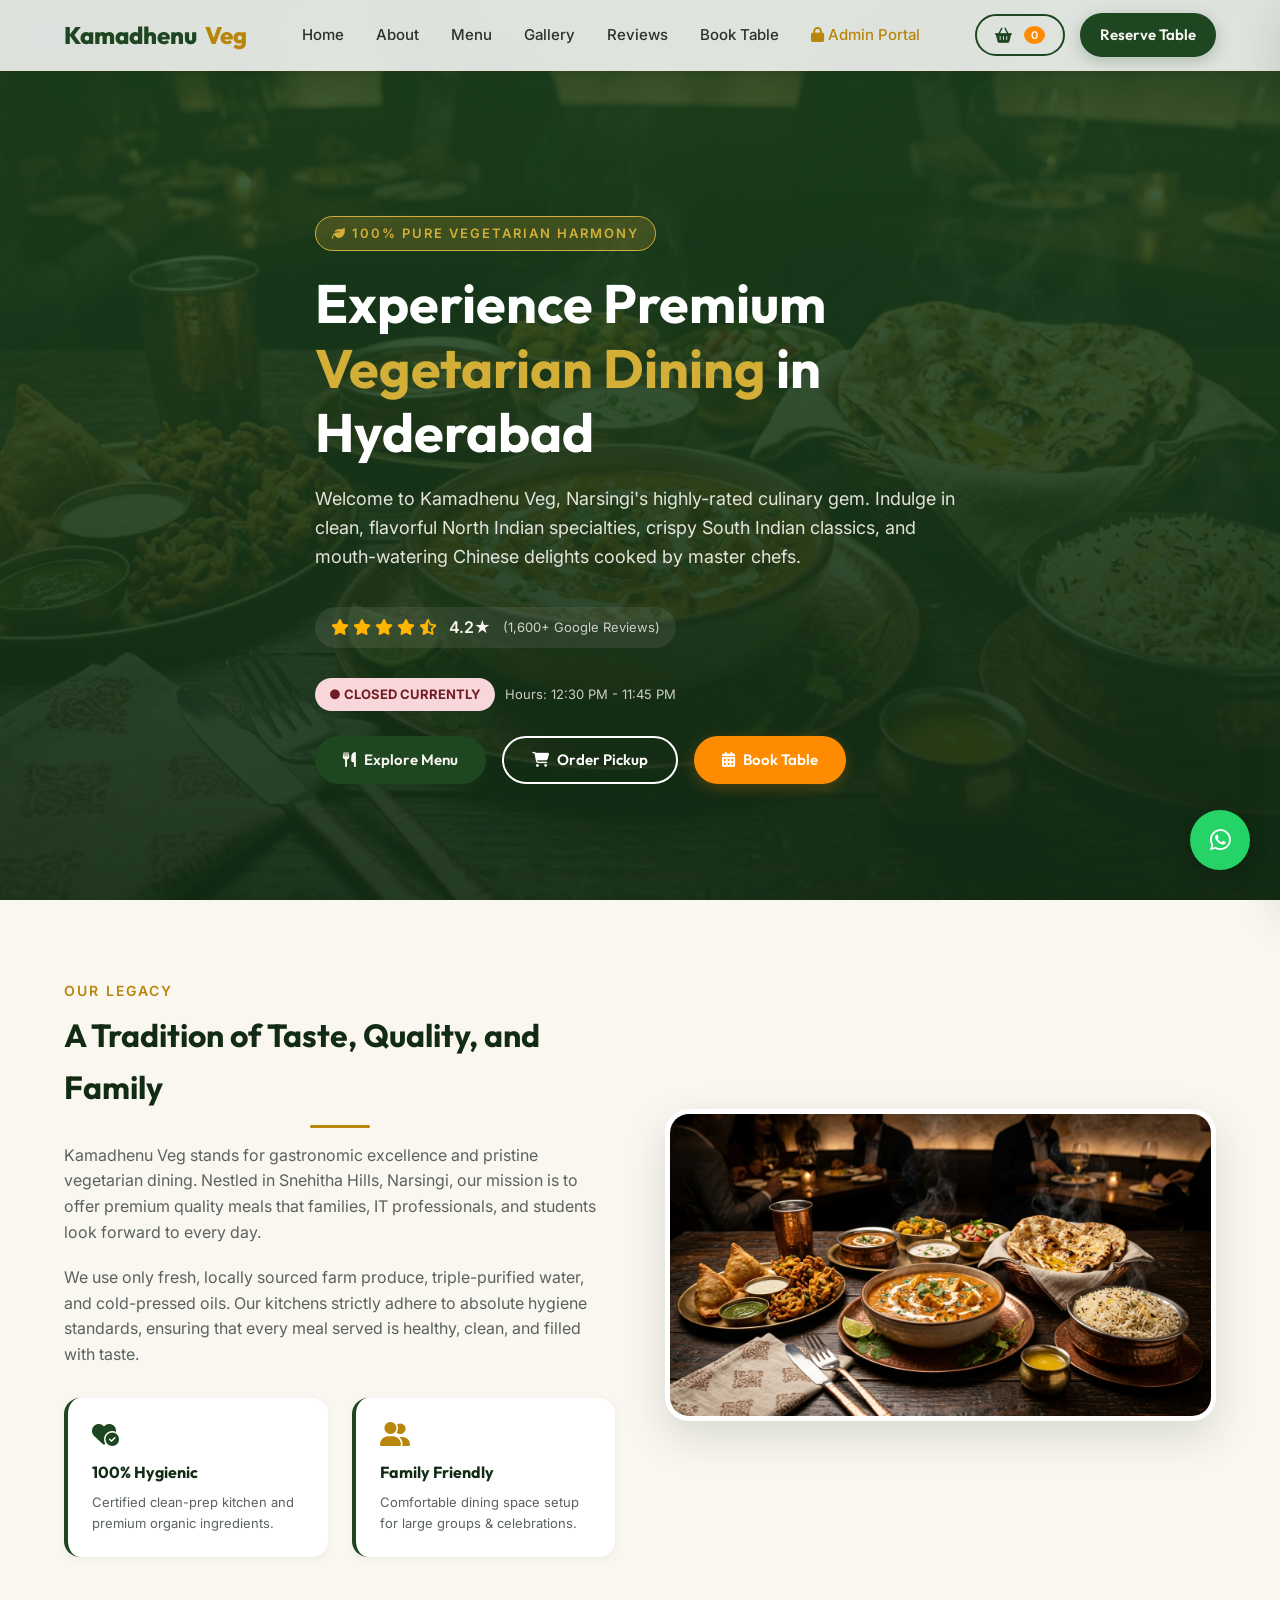
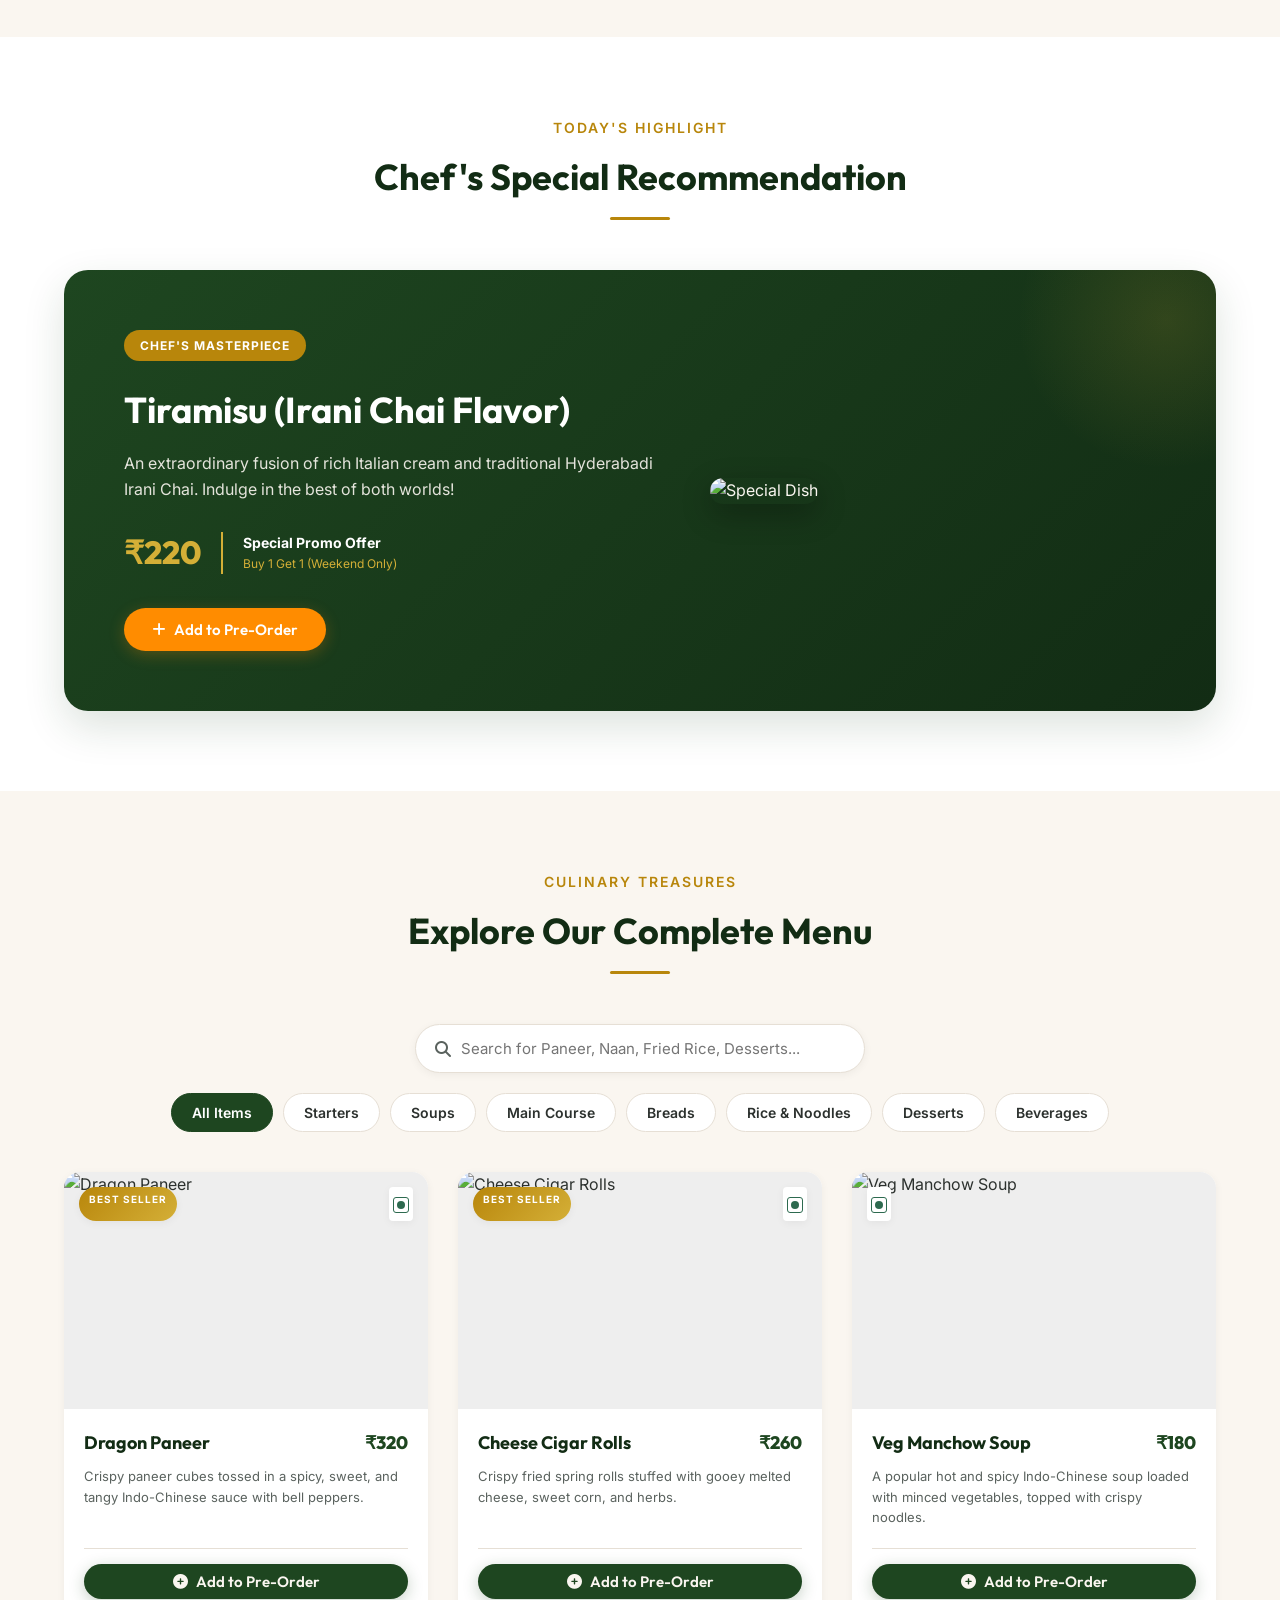
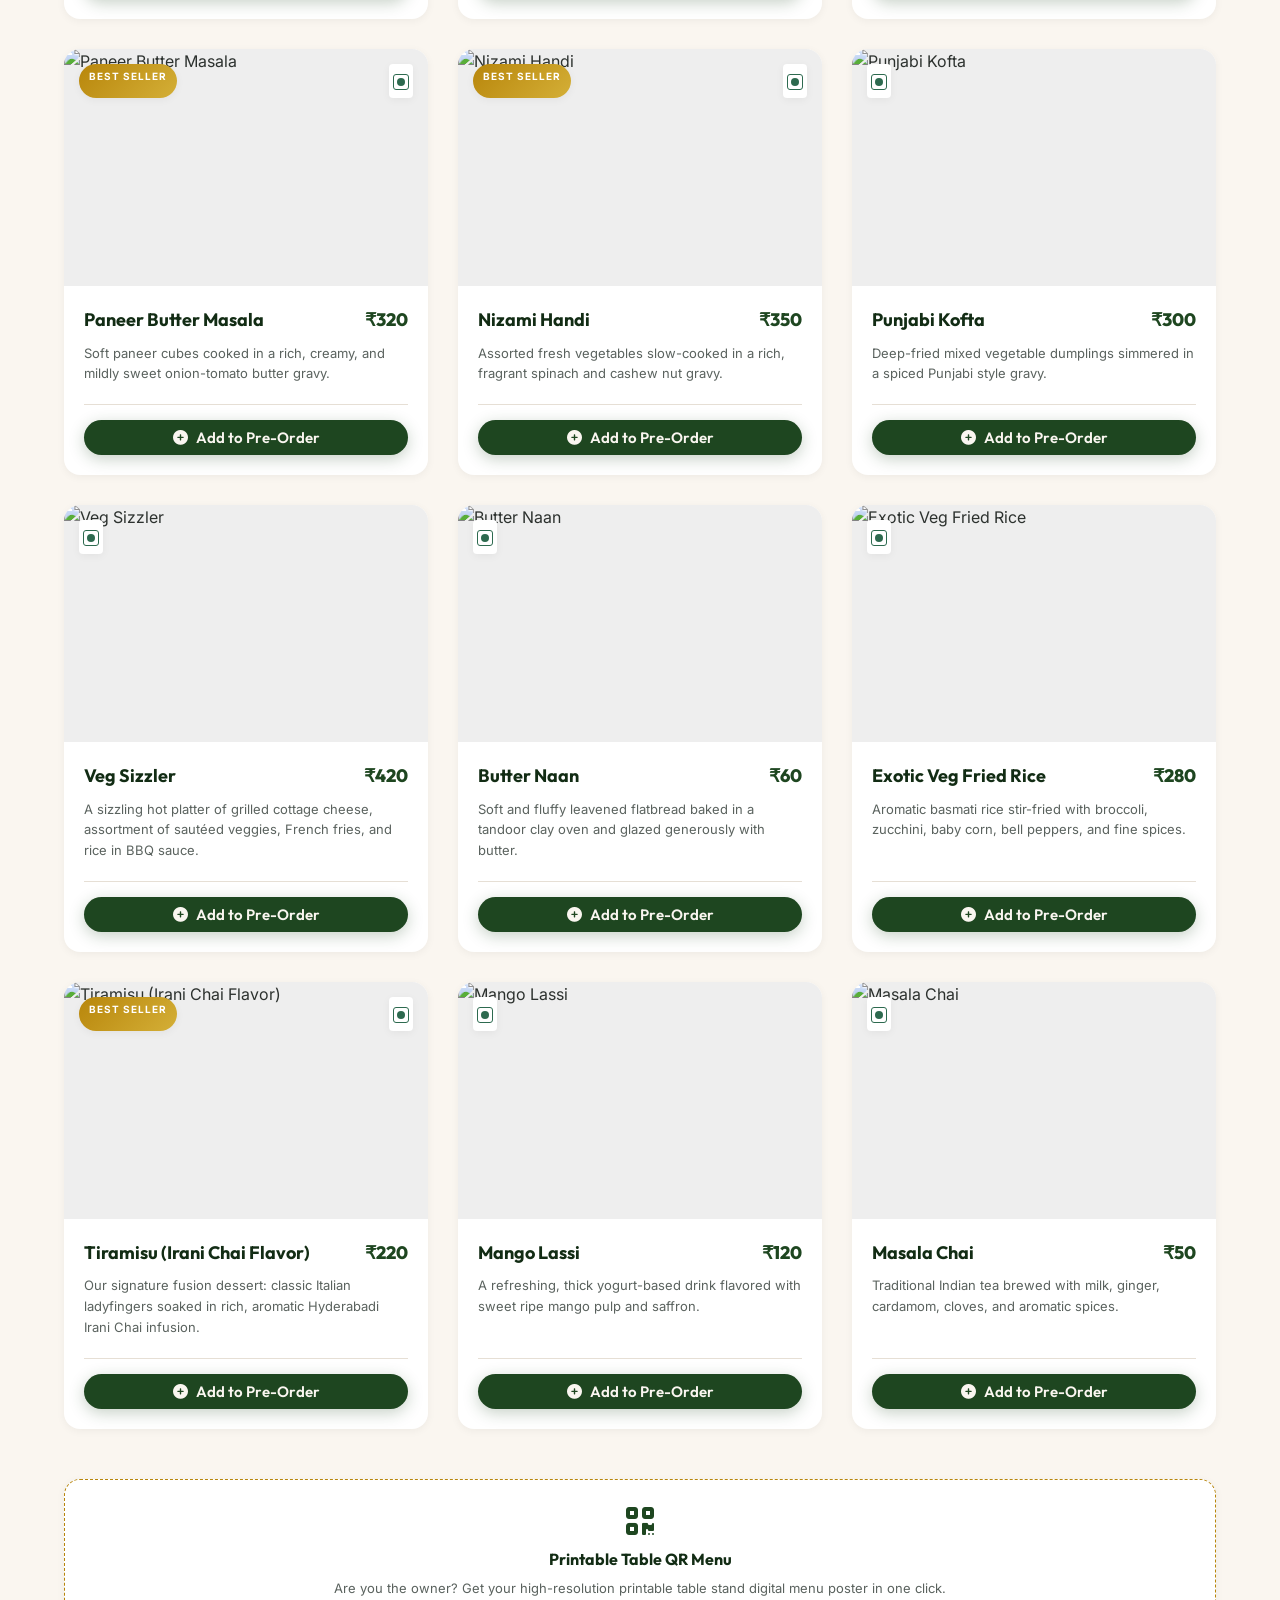
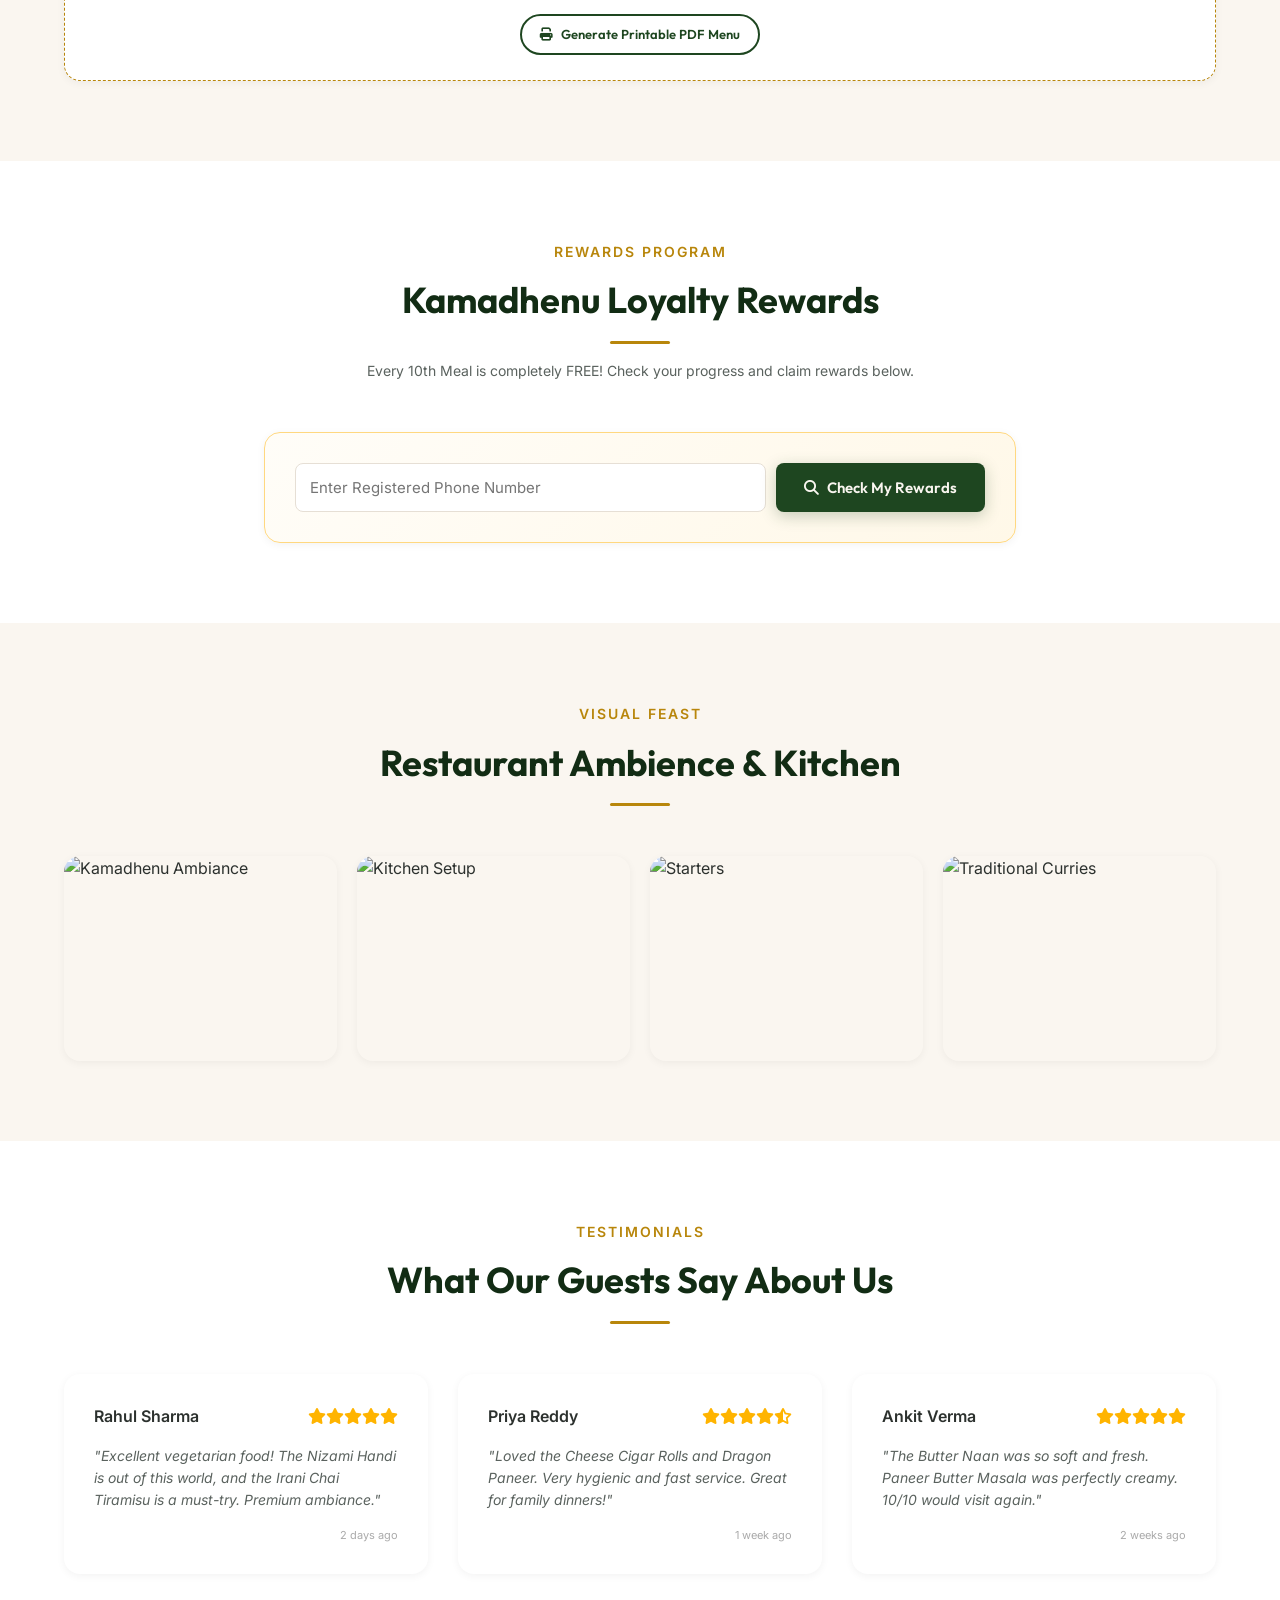
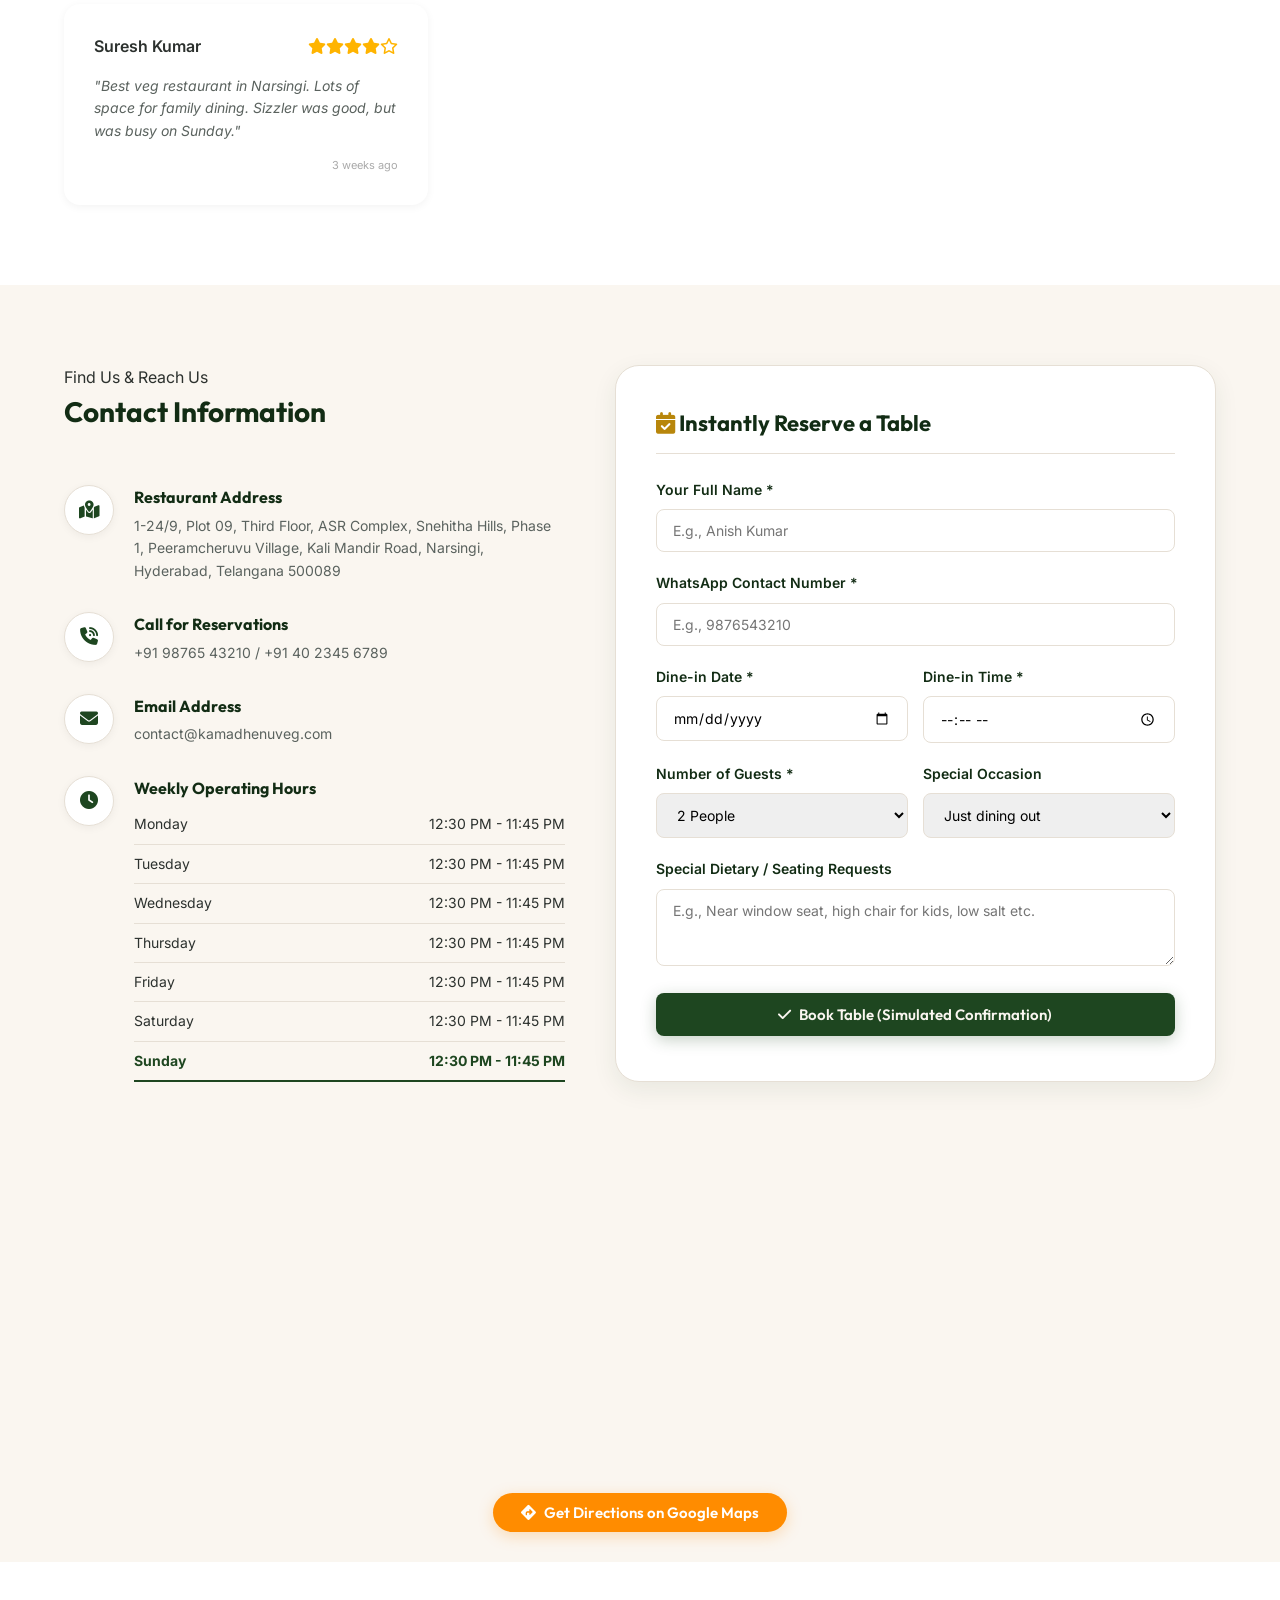
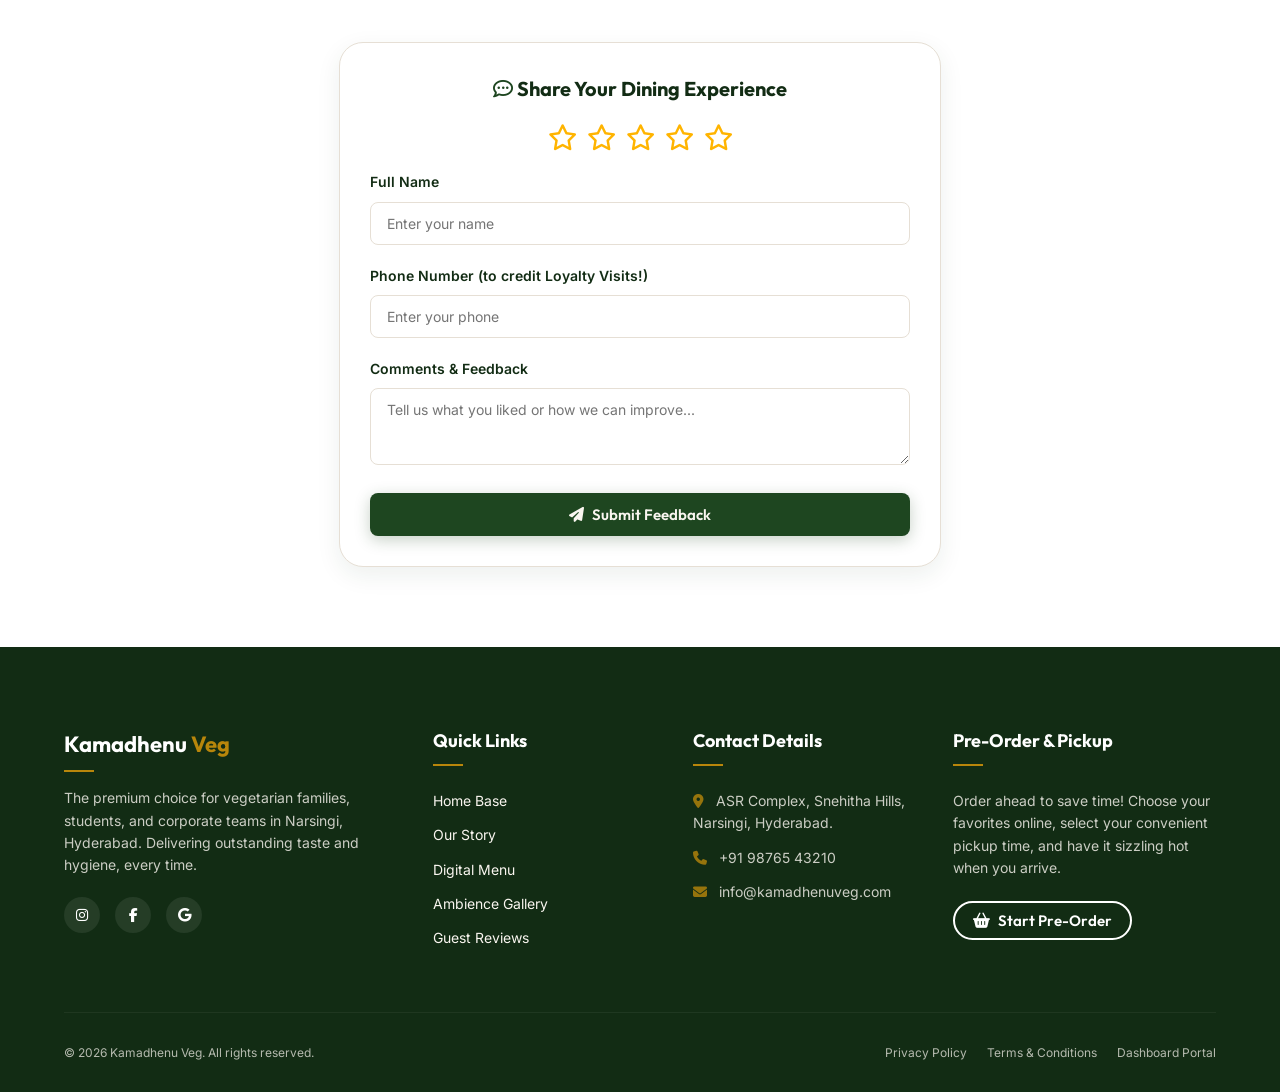
==== index.html @ e936592d "Initial commit: Premium Kamadhenu Veg restaurant website with Supabase integration, Admin Dashboard," ====
<!DOCTYPE html>
<html lang="en">
<head>
  <meta charset="UTF-8">
  <meta name="viewport" content="width=device-width, initial-scale=1.0">
  
  <!-- SEO & Meta Tags -->
  <title>Kamadhenu Veg - Premium Pure Vegetarian Family Restaurant in Hyderabad</title>
  <meta name="description" content="Experience premium pure vegetarian dining at Kamadhenu Veg, Hyderabad. Serving delicious North Indian, South Indian, and Chinese cuisine with organic ingredients in a family atmosphere.">
  <meta name="keywords" content="vegetarian restaurant, pure veg hyderabad, narsingi restaurant, south indian food, paneer butter masala, dining hyderabad">
  
  <!-- Open Graph / Facebook -->
  <meta property="og:type" content="business.business">
  <meta property="og:title" content="Kamadhenu Veg | Premium Pure Vegetarian Family Restaurant">
  <meta property="og:description" content="Savor premium pure vegetarian dishes, from sizzling tandoori starters to our signature Irani Chai Tiramisu, at Snehitha Hills, Narsingi, Hyderabad.">
  <meta property="og:image" content="images/hero-bg.jpg">
  
  <!-- Fonts & Icons -->
  <link href="https://fonts.googleapis.com/css2?family=Inter:wght@400;500;600&family=Outfit:wght@500;600;700;800&display=swap" rel="stylesheet">
  <link rel="stylesheet" href="https://cdnjs.cloudflare.com/ajax/libs/font-awesome/6.4.0/css/all.min.css">
  
  <!-- Design System CSS -->
  <link rel="stylesheet" href="css/style.css">

  <!-- Local Business Schema Markup -->
  <script type="application/ld+json">
  {
    "@context": "https://schema.org",
    "@type": "FoodEstablishment",
    "name": "Kamadhenu Veg",
    "image": "images/hero-bg.jpg",
    "logo": "images/logo.jpg",
    "@id": "https://kamadhenuveg.com",
    "url": "https://kamadhenuveg.com",
    "telephone": "+919876543210",
    "priceRange": "₹₹",
    "servesCuisine": "North Indian, South Indian, Chinese, Pure Vegetarian",
    "address": {
      "@type": "PostalAddress",
      "streetAddress": "1-24/9, Plot 09, Third Floor, ASR Complex, Snehitha Hills, Phase 1, Peeramcheruvu Village, Kali Mandir Road, Narsingi",
      "addressLocality": "Hyderabad",
      "addressRegion": "Telangana",
      "postalCode": "500089",
      "addressCountry": "IN"
    },
    "geo": {
      "@type": "GeoCoordinates",
      "latitude": 17.3824,
      "longitude": 78.3752
    },
    "openingHoursSpecification": {
      "@type": "OpeningHoursSpecification",
      "dayOfWeek": [
        "Monday",
        "Tuesday",
        "Wednesday",
        "Thursday",
        "Friday",
        "Saturday",
        "Sunday"
      ],
      "opens": "12:30",
      "closes": "23:45"
    },
    "starRating": {
      "@type": "Rating",
      "ratingValue": "4.2",
      "bestRating": "5",
      "ratingCount": "1600"
    }
  }
  </script>
</head>
<body>

  <!-- Top Sticky Navigation -->
  <header class="site-header" id="site-header">
    <div class="container">
      <nav class="nav-container">
        <a href="#hero" class="logo">
          Kamadhenu <span>Veg</span>
        </a>
        <ul class="nav-links">
          <li><a href="#hero">Home</a></li>
          <li><a href="#about">About</a></li>
          <li><a href="#menu">Menu</a></li>
          <li><a href="#gallery">Gallery</a></li>
          <li><a href="#reviews">Reviews</a></li>
          <li><a href="#contact">Book Table</a></li>
          <li><a href="admin.html" style="color: var(--secondary);"><i class="fa-solid fa-lock"></i> Admin Portal</a></li>
        </ul>
        <div style="display: flex; align-items: center; gap: 15px;">
          <!-- Pre-order Cart Button -->
          <button class="btn btn-secondary btn-nav" id="cart-toggle-btn" style="padding: 10px 18px; border-radius: 50px;">
            <i class="fa-solid fa-shopping-basket"></i>
            <span id="cart-count-badge" style="background-color: var(--accent); color: white; border-radius: 50%; padding: 2px 7px; font-size: 11px; margin-left: 4px;">0</span>
          </button>
          <a href="#contact" class="btn btn-primary btn-nav" style="padding: 10px 20px;">Reserve Table</a>
        </div>
      </nav>
    </div>
  </header>

  <!-- Hero Banner -->
  <section id="hero" class="hero">
    <div class="container">
      <div class="hero-content">
        <span class="tagline-premium">
          <i class="fa-solid fa-leaf"></i> 100% Pure Vegetarian Harmony
        </span>
        <h1 id="hero-headline-text">Experience Premium <span>Vegetarian Dining</span> in Hyderabad</h1>
        <p>Welcome to Kamadhenu Veg, Narsingi's highly-rated culinary gem. Indulge in clean, flavorful North Indian specialties, crispy South Indian classics, and mouth-watering Chinese delights cooked by master chefs.</p>
        
        <div class="hero-rating">
          <div class="stars">
            <i class="fa-solid fa-star"></i>
            <i class="fa-solid fa-star"></i>
            <i class="fa-solid fa-star"></i>
            <i class="fa-solid fa-star"></i>
            <i class="fa-solid fa-star-half-stroke"></i>
          </div>
          <span style="font-weight: 600;">4.2★</span>
          <span style="opacity: 0.8; font-size: 13px;">(1,600+ Google Reviews)</span>
        </div>

        <div style="margin-bottom: 25px; display: flex; align-items: center; gap: 10px;">
          <span id="time-status-badge" style="padding: 6px 14px; border-radius: 50px; font-weight: bold; font-size: 13px;">Checking Status...</span>
          <span id="hero-hours-label-text" style="font-size: 13px; opacity: 0.8;">Hours: 12:30 PM - 11:45 PM</span>
        </div>

        <div class="hero-actions">
          <a href="#menu" class="btn btn-primary"><i class="fa-solid fa-utensils"></i> Explore Menu</a>
          <button class="btn btn-secondary" onclick="openPreOrder()" style="color: white; border-color: white;"><i class="fa-solid fa-cart-shopping"></i> Order Pickup</button>
          <a href="#contact" class="btn btn-accent"><i class="fa-solid fa-calendar-days"></i> Book Table</a>
        </div>
      </div>
    </div>
  </section>

  <!-- About Us Section -->
  <section id="about" class="section">
    <div class="container">
      <div class="about-grid">
        <div>
          <span class="section-header" style="text-align: left; margin-bottom: 20px;">
            <span class="sub">Our Legacy</span>
            <h2 style="font-size: 32px; margin-bottom: 15px;">A Tradition of Taste, Quality, and Family</h2>
          </span>
          <p style="color: var(--text-muted); margin-bottom: 20px;">Kamadhenu Veg stands for gastronomic excellence and pristine vegetarian dining. Nestled in Snehitha Hills, Narsingi, our mission is to offer premium quality meals that families, IT professionals, and students look forward to every day.</p>
          <p style="color: var(--text-muted); margin-bottom: 30px;">We use only fresh, locally sourced farm produce, triple-purified water, and cold-pressed oils. Our kitchens strictly adhere to absolute hygiene standards, ensuring that every meal served is healthy, clean, and filled with taste.</p>
          
          <div class="about-features">
            <div class="about-feat-box">
              <i class="fa-solid fa-heart-circle-check" style="color: var(--primary); font-size: 24px;"></i>
              <h4>100% Hygienic</h4>
              <p>Certified clean-prep kitchen and premium organic ingredients.</p>
            </div>
            <div class="about-feat-box">
              <i class="fa-solid fa-user-group" style="color: var(--secondary); font-size: 24px;"></i>
              <h4>Family Friendly</h4>
              <p>Comfortable dining space setup for large groups & celebrations.</p>
            </div>
          </div>
        </div>
        
        <div>
          <img src="images/hero-bg.jpg" alt="Dining Ambience" style="width: 100%; border-radius: var(--radius-lg); box-shadow: var(--shadow-lg); border: 5px solid white;">
        </div>
      </div>
    </div>
  </section>

  <!-- Today's Chef's Special (Editable) -->
  <section id="special" class="section section-bg-alt">
    <div class="container">
      <div class="section-header">
        <span class="sub">Today's Highlight</span>
        <h2>Chef's Special Recommendation</h2>
      </div>
      <div class="special-banner" id="special-banner-card">
        <!-- Rendered dynamically by JS -->
        <div class="special-grid">
          <div class="special-content">
            <span class="special-badge" id="special-badge">Loading...</span>
            <h3 id="special-name">Loading Dish...</h3>
            <p class="special-desc" id="special-desc">Fetching today's fresh culinary recommendation...</p>
            <div class="special-price-row">
              <span class="special-price" id="special-price">₹0</span>
              <div class="special-offer">
                <span>Special Promo Offer</span>
                <span id="special-discount" style="font-weight: normal; color: var(--secondary-light); font-size:12px;">N/A</span>
              </div>
            </div>
            <button class="btn btn-accent" id="special-add-cart-btn"><i class="fa-solid fa-plus"></i> Add to Pre-Order</button>
          </div>
          <div>
            <img id="special-img" src="" alt="Special Dish" class="special-img">
          </div>
        </div>
      </div>
    </div>
  </section>

  <!-- Interactive Menu Section -->
  <section id="menu" class="section">
    <div class="container">
      <div class="section-header">
        <span class="sub">Culinary Treasures</span>
        <h2>Explore Our Complete Menu</h2>
      </div>

      <div class="menu-controls">
        <!-- Menu Search -->
        <div class="search-wrapper">
          <i class="fa-solid fa-search"></i>
          <input type="text" id="menu-search-input" placeholder="Search for Paneer, Naan, Fried Rice, Desserts...">
        </div>

        <!-- Category Tabs -->
        <div class="category-tabs" id="menu-category-tabs">
          <button class="tab-btn active" data-category="all">All Items</button>
          <button class="tab-btn" data-category="Starters">Starters</button>
          <button class="tab-btn" data-category="Soups">Soups</button>
          <button class="tab-btn" data-category="Main Course">Main Course</button>
          <button class="tab-btn" data-category="Breads">Breads</button>
          <button class="tab-btn" data-category="Rice & Noodles">Rice & Noodles</button>
          <button class="tab-btn" data-category="Desserts">Desserts</button>
          <button class="tab-btn" data-category="Beverages">Beverages</button>
        </div>
      </div>

      <!-- Menu Items Display Grid -->
      <div class="menu-grid" id="menu-items-grid">
        <!-- Rendered by JS -->
      </div>
      
      <!-- Printable QR Link Banner -->
      <div style="text-align: center; margin-top: 50px; background: white; padding: 25px; border-radius: var(--radius-md); box-shadow: var(--shadow-sm); border: 1px dashed var(--secondary);">
        <i class="fa-solid fa-qrcode" style="font-size: 32px; color: var(--primary); margin-bottom: 10px;"></i>
        <h4 style="font-family: var(--font-heading); margin-bottom: 6px;">Printable Table QR Menu</h4>
        <p style="font-size: 13px; color: var(--text-muted); margin-bottom: 15px;">Are you the owner? Get your high-resolution printable table stand digital menu poster in one click.</p>
        <a href="qr.html" target="_blank" class="btn btn-secondary btn-sm" style="padding: 8px 18px; font-size:13px;"><i class="fa-solid fa-print"></i> Generate Printable PDF Menu</a>
      </div>
    </div>
  </section>

  <!-- Loyalty Program & Lead Collection widget -->
  <section id="loyalty" class="section section-bg-alt">
    <div class="container" style="max-width: 800px;">
      <div class="section-header">
        <span class="sub">Rewards Program</span>
        <h2>Kamadhenu Loyalty Rewards</h2>
        <p style="font-size:14px; color: var(--text-muted); margin-top: 8px;">Every 10th Meal is completely FREE! Check your progress and claim rewards below.</p>
      </div>

      <div class="loyalty-widget">
        <div id="loyalty-search-form">
          <div style="display: flex; gap: 10px; flex-wrap: wrap;">
            <div style="flex-grow: 1;">
              <input type="tel" id="loyalty-phone-input" placeholder="Enter Registered Phone Number" style="width:100%; padding:14px; border: 1px solid var(--border-light); border-radius: 8px; font-size: 15px; outline:none;" required>
            </div>
            <button class="btn btn-primary" id="loyalty-check-btn" style="border-radius: 8px;"><i class="fa-solid fa-search"></i> Check My Rewards</button>
          </div>
        </div>

        <div id="loyalty-progress-view" style="display: none; margin-top: 20px;">
          <h3 style="font-size: 20px; color: var(--primary-dark); margin-bottom: 5px;" id="loyalty-user-title">Hello Guest!</h3>
          <p style="font-size: 13px; color: var(--text-muted);" id="loyalty-member-since">Member since: 05-07-2026</p>
          
          <div class="loyalty-progress-container">
            <div class="loyalty-progress-bar" id="loyalty-bar"></div>
          </div>
          
          <div style="display: flex; justify-content: space-between; font-size: 13px; font-weight: 600; margin-bottom: 20px;">
            <span id="loyalty-visits-count">0 of 10 meals completed</span>
            <span id="loyalty-remaining-meals" style="color: var(--accent);">10 more visits to your FREE meal!</span>
          </div>

          <div class="loyalty-stamps" id="loyalty-stamps-grid">
            <!-- Earned Stamps rendered here -->
          </div>

          <div id="loyalty-notification-badge" style="display:none; background-color: #d4edda; color: #155724; border: 1px solid #c3e6cb; padding: 15px; border-radius: 8px; text-align: center; margin-top: 20px; font-weight: 600;">
            🎉 Congratulations! You have earned a FREE meal! Present your coupon code: <span style="font-family: monospace; font-size:18px; color:var(--primary); font-weight:800; background:white; padding:2px 8px; border-radius:4px; margin-left:5px;">FREE10THMEAL</span> during checkout.
          </div>

          <button class="btn btn-secondary btn-sm" id="loyalty-reset-btn" style="margin-top:20px; padding: 6px 14px; font-size: 12px; border-radius: 4px;">Search Another Number</button>
        </div>
      </div>
    </div>
  </section>

  <!-- Gallery Section -->
  <section id="gallery" class="section">
    <div class="container">
      <div class="section-header">
        <span class="sub">Visual Feast</span>
        <h2>Restaurant Ambience & Kitchen</h2>
      </div>

      <div class="gallery-grid">
        <!-- Ambient Item 1 -->
        <div class="gallery-item" onclick="openLightbox('https://images.unsplash.com/photo-1517248135467-4c7edcad34c4?auto=format&fit=crop&w=800&q=80', 'Fine Dining Ambiance')">
          <img src="https://images.unsplash.com/photo-1517248135467-4c7edcad34c4?auto=format&fit=crop&w=800&q=80" alt="Kamadhenu Ambiance" loading="lazy">
          <div class="gallery-overlay">
            <i class="fa-solid fa-search-plus" style="font-size:24px; margin-bottom:8px;"></i>
            <h4>Dine-In Area</h4>
            <p style="font-size:11px;">Premium family seating</p>
          </div>
        </div>

        <!-- Kitchen Item 2 -->
        <div class="gallery-item" onclick="openLightbox('https://images.unsplash.com/photo-1556910103-1c02745aae4d?auto=format&fit=crop&w=800&q=80', 'Hygienic Kitchen Prep')">
          <img src="https://images.unsplash.com/photo-1556910103-1c02745aae4d?auto=format&fit=crop&w=800&q=80" alt="Kitchen Setup" loading="lazy">
          <div class="gallery-overlay">
            <i class="fa-solid fa-search-plus" style="font-size:24px; margin-bottom:8px;"></i>
            <h4>Prinstine Kitchen</h4>
            <p style="font-size:11px;">Highest hygienic standards</p>
          </div>
        </div>

        <!-- Food Platter Item 3 -->
        <div class="gallery-item" onclick="openLightbox('https://images.unsplash.com/photo-1601050690597-df056fb4ce78?auto=format&fit=crop&w=800&q=80', 'Tandoori Sizzling Starters')">
          <img src="https://images.unsplash.com/photo-1601050690597-df056fb4ce78?auto=format&fit=crop&w=800&q=80" alt="Starters" loading="lazy">
          <div class="gallery-overlay">
            <i class="fa-solid fa-search-plus" style="font-size:24px; margin-bottom:8px;"></i>
            <h4>Fresh Naan & Tandoor</h4>
            <p style="font-size:11px;">Baked hot to order</p>
          </div>
        </div>

        <!-- Drinks/Staff Item 4 -->
        <div class="gallery-item" onclick="openLightbox('https://images.unsplash.com/photo-1588166524941-3bf61a9c41db?auto=format&fit=crop&w=800&q=80', 'Rich Curries & Platters')">
          <img src="https://images.unsplash.com/photo-1588166524941-3bf61a9c41db?auto=format&fit=crop&w=800&q=80" alt="Traditional Curries" loading="lazy">
          <div class="gallery-overlay">
            <i class="fa-solid fa-search-plus" style="font-size:24px; margin-bottom:8px;"></i>
            <h4>Healthy Delicacies</h4>
            <p style="font-size:11px;">Authentic flavors</p>
          </div>
        </div>
      </div>
    </div>
  </section>

  <!-- Lightbox Gallery Modal -->
  <div id="lightbox" class="lightbox-modal" onclick="closeLightbox()">
    <div class="lightbox-content" onclick="event.stopPropagation()">
      <span class="lightbox-close" onclick="closeLightbox()">&times;</span>
      <img id="lightbox-img" src="" alt="Zoomed Content">
      <p id="lightbox-caption" style="color: white; text-align: center; margin-top: 10px; font-weight: 500;"></p>
    </div>
  </div>

  <!-- Reviews Section -->
  <section id="reviews" class="section section-bg-alt">
    <div class="container">
      <div class="section-header">
        <span class="sub">Testimonials</span>
        <h2>What Our Guests Say About Us</h2>
      </div>

      <div class="reviews-grid" id="reviews-items-grid">
        <!-- Rendered by JS -->
      </div>
    </div>
  </section>

  <!-- Table Reservation & Pre-Order Forms -->
  <section id="contact" class="section">
    <div class="container">
      <div class="contact-grid">
        <!-- Info Cards Column -->
        <div class="contact-info-panel">
          <div>
            <span class="sub">Find Us & Reach Us</span>
            <h2 style="font-size: 28px; margin-bottom: 20px;">Contact Information</h2>
          </div>

          <div class="info-item">
            <div class="info-icon"><i class="fa-solid fa-map-location-dot"></i></div>
            <div class="info-details">
              <h4>Restaurant Address</h4>
              <p>1-24/9, Plot 09, Third Floor, ASR Complex, Snehitha Hills, Phase 1, Peeramcheruvu Village, Kali Mandir Road, Narsingi, Hyderabad, Telangana 500089</p>
            </div>
          </div>

          <div class="info-item">
            <div class="info-icon"><i class="fa-solid fa-phone-volume"></i></div>
            <div class="info-details">
              <h4>Call for Reservations</h4>
              <p>+91 98765 43210 / +91 40 2345 6789</p>
            </div>
          </div>

          <div class="info-item">
            <div class="info-icon"><i class="fa-solid fa-envelope"></i></div>
            <div class="info-details">
              <h4>Email Address</h4>
              <p>contact@kamadhenuveg.com</p>
            </div>
          </div>

          <!-- Opening Hours List widget -->
          <div class="info-item">
            <div class="info-icon"><i class="fa-solid fa-clock"></i></div>
            <div class="info-details" style="width: 100%;">
              <h4>Weekly Operating Hours</h4>
              <ul class="hours-list" id="hours-list-view">
                <li data-day="1">Monday <span>12:30 PM - 11:45 PM</span></li>
                <li data-day="2">Tuesday <span>12:30 PM - 11:45 PM</span></li>
                <li data-day="3">Wednesday <span>12:30 PM - 11:45 PM</span></li>
                <li data-day="4">Thursday <span>12:30 PM - 11:45 PM</span></li>
                <li data-day="5">Friday <span>12:30 PM - 11:45 PM</span></li>
                <li data-day="6">Saturday <span>12:30 PM - 11:45 PM</span></li>
                <li data-day="0">Sunday <span>12:30 PM - 11:45 PM</span></li>
              </ul>
            </div>
          </div>
        </div>

        <!-- Form Card Column -->
        <div class="form-card">
          <h3 style="font-size: 22px; margin-bottom: 25px; border-bottom: 1px solid var(--border-light); padding-bottom: 12px;"><i class="fa-solid fa-calendar-check" style="color: var(--secondary);"></i> Instantly Reserve a Table</h3>
          <form id="reservation-form">
            <div class="form-group">
              <label for="res-name">Your Full Name *</label>
              <input type="text" id="res-name" placeholder="E.g., Anish Kumar" required>
            </div>
            <div class="form-group">
              <label for="res-phone">WhatsApp Contact Number *</label>
              <input type="tel" id="res-phone" placeholder="E.g., 9876543210" required>
            </div>
            <div style="display: grid; grid-template-columns: 1fr 1fr; gap: 15px;">
              <div class="form-group">
                <label for="res-date">Dine-in Date *</label>
                <input type="date" id="res-date" required>
              </div>
              <div class="form-group">
                <label for="res-time">Dine-in Time *</label>
                <input type="time" id="res-time" required>
              </div>
            </div>
            <div style="display: grid; grid-template-columns: 1fr 1fr; gap: 15px;">
              <div class="form-group">
                <label for="res-guests">Number of Guests *</label>
                <select id="res-guests" required>
                  <option value="2">2 People</option>
                  <option value="4">4 People</option>
                  <option value="6">6 People</option>
                  <option value="8">8+ People (Family Dining)</option>
                  <option value="12">12+ People (Party Group)</option>
                </select>
              </div>
              <div class="form-group">
                <label for="res-occasion">Special Occasion</label>
                <select id="res-occasion">
                  <option value="None">Just dining out</option>
                  <option value="Birthday">Birthday Celebration</option>
                  <option value="Anniversary">Anniversary dinner</option>
                  <option value="Corporate">Business lunch</option>
                </select>
              </div>
            </div>
            <div class="form-group">
              <label for="res-notes">Special Dietary / Seating Requests</label>
              <textarea id="res-notes" rows="3" placeholder="E.g., Near window seat, high chair for kids, low salt etc."></textarea>
            </div>
            <button type="submit" class="btn btn-primary" style="width: 100%; border-radius: 8px;"><i class="fa-solid fa-check"></i> Book Table (Simulated Confirmation)</button>
          </form>
        </div>
      </div>
    </div>
  </section>

  <!-- Google Maps Section -->
  <section class="map-section">
    <!-- Static Google Map Iframe centered at Peeramcheruvu, Narsingi area -->
    <iframe src="https://www.google.com/maps/embed?pb=!1m18!1m12!1m3!1d3808.2045558914614!2d78.3547285!3d17.3827471!2m3!1f0!2f0!3f0!3m2!1i1024!2i768!4f13.1!3m3!1m2!1s0x3bcb95cf65d4b8df%3A0xe546d1bf035775f0!2sSnehitha%20Hills%2C%20Peeramcheruvu%2C%20Hyderabad%2C%20Telangana%20500089!5e0!3m2!1sen!2sin!4v1688583492576!5m2!1sen!2sin" allowfullscreen="" loading="lazy"></iframe>
    <a href="https://maps.google.com/?q=Kamadhenu+Veg+ASR+Complex+Narsingi+Hyderabad" target="_blank" class="btn btn-accent map-overlay-btn"><i class="fa-solid fa-diamond-turn-right"></i> Get Directions on Google Maps</a>
  </section>

  <!-- Customer Feedback & Rating Form -->
  <section id="feedback-section" class="section section-bg-alt">
    <div class="container" style="max-width: 650px;">
      <div class="form-card" style="padding: 30px;">
        <h3 style="font-size: 20px; text-align:center; margin-bottom: 20px;"><i class="fa-regular fa-comment-dots" style="color:var(--primary);"></i> Share Your Dining Experience</h3>
        <form id="feedback-form">
          <div style="display:flex; justify-content:center; gap:10px; margin-bottom: 20px;" id="rating-stars-picker">
            <i class="fa-regular fa-star" data-rating="1" style="font-size: 26px; cursor:pointer; color:#ffb400;"></i>
            <i class="fa-regular fa-star" data-rating="2" style="font-size: 26px; cursor:pointer; color:#ffb400;"></i>
            <i class="fa-regular fa-star" data-rating="3" style="font-size: 26px; cursor:pointer; color:#ffb400;"></i>
            <i class="fa-regular fa-star" data-rating="4" style="font-size: 26px; cursor:pointer; color:#ffb400;"></i>
            <i class="fa-regular fa-star" data-rating="5" style="font-size: 26px; cursor:pointer; color:#ffb400;"></i>
          </div>
          <input type="hidden" id="feedback-rating-val" value="0" required>
          
          <div class="form-group">
            <label for="fb-name">Full Name</label>
            <input type="text" id="fb-name" placeholder="Enter your name" required>
          </div>
          <div class="form-group">
            <label for="fb-phone">Phone Number (to credit Loyalty Visits!)</label>
            <input type="tel" id="fb-phone" placeholder="Enter your phone" required>
          </div>
          <div class="form-group">
            <label for="fb-text">Comments & Feedback</label>
            <textarea id="fb-text" rows="3" placeholder="Tell us what you liked or how we can improve..." required></textarea>
          </div>
          <button type="submit" class="btn btn-primary" style="width: 100%; border-radius: 8px;"><i class="fa-solid fa-paper-plane"></i> Submit Feedback</button>
        </form>
      </div>
    </div>
  </section>

  <!-- Pre-Order Sidebar Cart Drawer -->
  <div class="cart-drawer" id="cart-drawer">
    <div class="cart-header">
      <h3><i class="fa-solid fa-shopping-cart"></i> Pre-Order for Pickup</h3>
      <span class="cart-close" id="cart-close-btn">&times;</span>
    </div>
    
    <div class="cart-items" id="cart-items-container">
      <!-- Items dynamically populated -->
      <div style="text-align: center; color: var(--text-muted); margin-top:50px;">
        <i class="fa-solid fa-basket-shopping" style="font-size: 40px; margin-bottom: 10px; opacity:0.3;"></i>
        <p>Your cart is empty. Add items from the menu to pre-order.</p>
      </div>
    </div>

    <div class="cart-footer">
      <div class="cart-total-row" style="margin-bottom: 5px;">
        <span>Subtotal</span>
        <span id="cart-total-price">₹0</span>
      </div>
      <div id="cart-prep-row" style="display: none; justify-content: space-between; font-size: 13px; color: var(--primary); font-weight: 600; margin-bottom: 15px; background: #eef7ee; padding: 6px 12px; border-radius: 6px;">
        <span><i class="fa-solid fa-clock"></i> Est. Prep Time</span>
        <span id="cart-prep-duration">0 mins</span>
      </div>

      <!-- Pre-Order Checkout Form -->
      <form id="preorder-form" onsubmit="submitPreOrder(event)">
        <div class="form-group" style="margin-bottom:12px;">
          <input type="text" id="ord-name" placeholder="Pickup Person's Name" style="padding:10px; border-radius:6px;" required>
        </div>
        <div class="form-group" style="margin-bottom:12px;">
          <input type="tel" id="ord-phone" placeholder="WhatsApp Phone Number" style="padding:10px; border-radius:6px;" required>
        </div>
        <div class="form-group" style="margin-bottom:12px;">
          <label style="font-size:11px; margin-bottom:4px; font-weight:600;">Preferred Pickup Time</label>
          <input type="time" id="ord-time" style="padding:10px; border-radius:6px;" required>
        </div>
        <div class="form-group" style="margin-bottom:15px;">
          <input type="text" id="ord-notes" placeholder="Special instructions (e.g., extra spicy)" style="padding:10px; border-radius:6px;">
        </div>

        <button type="submit" class="btn btn-accent" style="width: 100%; border-radius: 8px;"><i class="fa-solid fa-bag-shopping"></i> Complete Pre-Order Booking</button>
      </form>
    </div>
  </div>

  <!-- Lead Capture Modal Popup -->
  <div class="modal-overlay" id="lead-popup-overlay">
    <div class="modal-content">
      <span class="modal-close" id="lead-popup-close">&times;</span>
      <i class="fa-solid fa-gift" style="font-size: 45px; color: var(--accent); margin-bottom: 15px;"></i>
      <span class="lead-popup-badge">EXCLUSIVE DINE-IN OFFER</span>
      <h3 style="font-size:24px; margin-bottom:10px;">Claim 10% Discount on First Dine-In!</h3>
      <p style="font-size: 13px; color: var(--text-muted); margin-bottom: 25px;">Enter your phone number to receive a 10% off discount coupon directly on WhatsApp, and join our elite loyalty rewards program!</p>
      
      <form id="lead-form">
        <div class="form-group" style="margin-bottom:15px;">
          <input type="text" id="lead-name" placeholder="Your Full Name" style="text-align:center; padding:12px;" required>
        </div>
        <div class="form-group" style="margin-bottom:15px;">
          <input type="tel" id="lead-phone" placeholder="WhatsApp Phone Number" style="text-align:center; padding:12px;" required>
        </div>
        <button type="submit" class="btn btn-primary" style="width: 100%; border-radius: 50px;">Get My 10% Discount Coupon</button>
      </form>
    </div>
  </div>

  <!-- Bottom Floating FAB Container -->
  <div class="floating-container">
    <div class="fab fab-whatsapp" id="fab-wa" title="Dine-in / Catering Booking"><i class="fa-brands fa-whatsapp"></i></div>
    <a href="tel:+919876543210" class="fab fab-call" title="Click to Call"><i class="fa-solid fa-phone"></i></a>
    <div class="fab fab-top" id="fab-scroll-top" title="Scroll to Top"><i class="fa-solid fa-chevron-up"></i></div>
  </div>

  <!-- Site Footer -->
  <footer class="site-footer">
    <div class="container">
      <div class="footer-grid">
        <!-- Logo & Story -->
        <div class="footer-col">
          <h3 style="font-size:22px; color:white; margin-bottom:15px;">Kamadhenu <span style="color:var(--secondary);">Veg</span></h3>
          <p>The premium choice for vegetarian families, students, and corporate teams in Narsingi, Hyderabad. Delivering outstanding taste and hygiene, every time.</p>
          <div class="social-links">
            <a href="https://instagram.com/kamadhenuveghyd" target="_blank" class="social-icon"><i class="fa-brands fa-instagram"></i></a>
            <a href="https://facebook.com/kamadhenuveghyd" target="_blank" class="social-icon"><i class="fa-brands fa-facebook-f"></i></a>
            <a href="https://g.page/kamadhenu-veg-narsingi" target="_blank" class="social-icon"><i class="fa-brands fa-google"></i></a>
          </div>
        </div>

        <!-- Links -->
        <div class="footer-col">
          <h3>Quick Links</h3>
          <ul>
            <li><a href="#hero">Home Base</a></li>
            <li><a href="#about">Our Story</a></li>
            <li><a href="#menu">Digital Menu</a></li>
            <li><a href="#gallery">Ambience Gallery</a></li>
            <li><a href="#reviews">Guest Reviews</a></li>
          </ul>
        </div>

        <!-- Contact details -->
        <div class="footer-col">
          <h3>Contact Details</h3>
          <p><i class="fa-solid fa-map-marker-alt" style="color: var(--secondary); margin-right: 8px;"></i> ASR Complex, Snehitha Hills, Narsingi, Hyderabad.</p>
          <p><i class="fa-solid fa-phone" style="color: var(--secondary); margin-right: 8px;"></i> +91 98765 43210</p>
          <p><i class="fa-solid fa-envelope" style="color: var(--secondary); margin-right: 8px;"></i> info@kamadhenuveg.com</p>
        </div>

        <!-- Pre-order notice / CTA -->
        <div class="footer-col">
          <h3>Pre-Order & Pickup</h3>
          <p>Order ahead to save time! Choose your favorites online, select your convenient pickup time, and have it sizzling hot when you arrive.</p>
          <button onclick="openPreOrder()" class="btn btn-secondary btn-sm" style="color: white; border-color: white; padding: 8px 18px; margin-top:10px;"><i class="fa-solid fa-basket-shopping"></i> Start Pre-Order</button>
        </div>
      </div>

      <div class="footer-bottom">
        <p>&copy; 2026 Kamadhenu Veg. All rights reserved.</p>
        <div style="display:flex; gap:20px;">
          <a href="#">Privacy Policy</a>
          <a href="#">Terms & Conditions</a>
          <a href="admin.html">Dashboard Portal</a>
        </div>
      </div>
    </div>
  </footer>

  <!-- Scripts -->
  <script src="https://cdn.jsdelivr.net/npm/@supabase/supabase-js@2"></script>
  <script src="js/db.js"></script>
  <script src="js/app.js"></script>
</body>
</html>
---- css/style.css ----
/* Kamadhenu Veg - Premium CSS Design System */

:root {
  /* Colors */
  --primary: #1e4620;
  --primary-light: #2d6a4f;
  --primary-dark: #122c14;
  --secondary: #b8860b;
  --secondary-light: #d4af37;
  --accent: #ff8c00;
  --bg-cream: #faf6f0;
  --bg-white: #ffffff;
  --text-dark: #2c312e;
  --text-muted: #5a625e;
  --border-light: #e6dfd5;
  --shadow-sm: 0 2px 8px rgba(0,0,0,0.05);
  --shadow-md: 0 8px 24px rgba(30,70,32,0.08);
  --shadow-lg: 0 16px 40px rgba(30,70,32,0.15);
  --glass: rgba(255, 255, 255, 0.85);

  /* Fonts */
  --font-heading: 'Outfit', sans-serif;
  --font-body: 'Inter', sans-serif;

  /* Spacing */
  --transition: all 0.3s cubic-bezier(0.25, 0.8, 0.25, 1);
  --radius-sm: 8px;
  --radius-md: 16px;
  --radius-lg: 24px;
}

/* Reset & Base */
* {
  box-sizing: border-box;
  margin: 0;
  padding: 0;
}

html {
  scroll-behavior: smooth;
  overflow-x: hidden;
}

body {
  font-family: var(--font-body);
  background-color: var(--bg-cream);
  color: var(--text-dark);
  line-height: 1.6;
}

h1, h2, h3, h4, h5, h6 {
  font-family: var(--font-heading);
  font-weight: 700;
  color: var(--primary-dark);
}

a {
  text-decoration: none;
  color: inherit;
  transition: var(--transition);
}

button, input, select, textarea {
  font-family: inherit;
}

.container {
  max-width: 1200px;
  margin: 0 auto;
  padding: 0 24px;
}

.section {
  padding: 80px 0;
  position: relative;
}

.section-bg-alt {
  background-color: var(--bg-white);
}

.section-header {
  text-align: center;
  max-width: 600px;
  margin: 0 auto 50px auto;
}

.section-header .sub {
  color: var(--secondary);
  font-weight: 600;
  text-transform: uppercase;
  letter-spacing: 2px;
  font-size: 14px;
  margin-bottom: 8px;
  display: block;
}

.section-header h2 {
  font-size: 36px;
  margin-bottom: 16px;
  position: relative;
}

.section-header h2::after {
  content: '';
  display: block;
  width: 60px;
  height: 3px;
  background-color: var(--secondary);
  margin: 12px auto 0 auto;
  border-radius: 2px;
}

/* Buttons */
.btn {
  display: inline-flex;
  align-items: center;
  justify-content: center;
  padding: 12px 28px;
  font-family: var(--font-heading);
  font-weight: 600;
  font-size: 15px;
  border-radius: 50px;
  cursor: pointer;
  transition: var(--transition);
  border: none;
  gap: 8px;
}

.btn-primary {
  background-color: var(--primary);
  color: var(--bg-cream);
  box-shadow: 0 4px 15px rgba(30,70,32,0.25);
}

.btn-primary:hover {
  background-color: var(--primary-light);
  transform: translateY(-2px);
  box-shadow: 0 6px 20px rgba(30,70,32,0.35);
}

.btn-secondary {
  background-color: transparent;
  color: var(--primary);
  border: 2px solid var(--primary);
}

.btn-secondary:hover {
  background-color: var(--primary);
  color: white;
  transform: translateY(-2px);
}

.btn-accent {
  background-color: var(--accent);
  color: white;
  box-shadow: 0 4px 15px rgba(255,140,0,0.25);
}

.btn-accent:hover {
  background-color: #ff9f1a;
  transform: translateY(-2px);
  box-shadow: 0 6px 20px rgba(255,140,0,0.35);
}

/* Veg Icon */
.veg-badge {
  display: inline-flex;
  align-items: center;
  justify-content: center;
  width: 16px;
  height: 16px;
  border: 1px solid #2d6a4f;
  border-radius: 3px;
  padding: 2px;
}

.veg-badge::after {
  content: '';
  display: block;
  width: 8px;
  height: 8px;
  background-color: #2d6a4f;
  border-radius: 50%;
}

/* Header & Nav */
header.site-header {
  position: fixed;
  top: 0;
  left: 0;
  width: 100%;
  z-index: 1000;
  background-color: var(--glass);
  backdrop-filter: blur(12px);
  border-bottom: 1px solid var(--border-light);
  box-shadow: var(--shadow-sm);
  transition: var(--transition);
}

header.site-header.scrolled {
  padding: 10px 0;
  background-color: rgba(30, 70, 32, 0.95);
  border-bottom-color: transparent;
}

header.site-header.scrolled .logo, 
header.site-header.scrolled .nav-links a {
  color: var(--bg-cream);
}

header.site-header.scrolled .btn-nav {
  background-color: var(--secondary);
  color: white;
}

.nav-container {
  display: flex;
  justify-content: space-between;
  align-items: center;
  height: 70px;
}

.logo {
  font-family: var(--font-heading);
  font-weight: 800;
  font-size: 24px;
  color: var(--primary);
  display: flex;
  align-items: center;
  gap: 8px;
}

.logo span {
  color: var(--secondary);
}

.nav-links {
  display: flex;
  list-style: none;
  gap: 32px;
  align-items: center;
}

.nav-links a {
  font-weight: 500;
  font-size: 15px;
  color: var(--text-dark);
}

.nav-links a:hover, .nav-links a.active {
  color: var(--secondary);
}

/* Hero Section */
.hero {
  position: relative;
  min-height: 100vh;
  display: flex;
  align-items: center;
  padding-top: 100px;
  overflow: hidden;
  background: linear-gradient(rgba(30,70,32,0.85), rgba(18,44,20,0.92)), url('../images/hero-bg.jpg') center/cover no-repeat;
  color: var(--bg-cream);
}

.hero-content {
  max-width: 650px;
  position: relative;
  z-index: 2;
  animation: slideUp 1s ease-out;
}

.hero h1 {
  font-size: 54px;
  color: #ffffff;
  line-height: 1.2;
  margin-bottom: 20px;
}

.hero h1 span {
  color: var(--secondary-light);
}

.hero .tagline-premium {
  display: inline-block;
  background-color: rgba(212, 175, 55, 0.2);
  border: 1px solid var(--secondary-light);
  color: var(--secondary-light);
  padding: 6px 16px;
  border-radius: 50px;
  font-weight: 600;
  font-size: 13px;
  text-transform: uppercase;
  letter-spacing: 2px;
  margin-bottom: 20px;
}

.hero p {
  font-size: 18px;
  opacity: 0.9;
  margin-bottom: 35px;
}

.hero-rating {
  display: flex;
  align-items: center;
  gap: 12px;
  margin-bottom: 30px;
  background: rgba(255,255,255,0.08);
  padding: 8px 16px;
  border-radius: 50px;
  width: fit-content;
}

.stars {
  color: #ffb400;
}

.hero-actions {
  display: flex;
  flex-wrap: wrap;
  gap: 16px;
}

/* About Us Section */
.about-grid {
  display: grid;
  grid-template-columns: 1fr 1fr;
  gap: 50px;
  align-items: center;
}

.about-features {
  display: grid;
  grid-template-columns: 1fr 1fr;
  gap: 24px;
  margin-top: 30px;
}

.about-feat-box {
  background: var(--bg-white);
  padding: 24px;
  border-radius: var(--radius-md);
  box-shadow: var(--shadow-sm);
  border-left: 4px solid var(--primary);
}

.about-feat-box h4 {
  margin: 10px 0 6px 0;
  font-size: 16px;
}

.about-feat-box p {
  font-size: 13px;
  color: var(--text-muted);
}

/* Interactive Menu */
.menu-controls {
  display: flex;
  flex-direction: column;
  align-items: center;
  margin-bottom: 40px;
  gap: 20px;
}

.search-wrapper {
  position: relative;
  width: 100%;
  max-width: 450px;
}

.search-wrapper input {
  width: 100%;
  padding: 14px 20px 14px 45px;
  border-radius: 50px;
  border: 1px solid var(--border-light);
  font-size: 15px;
  outline: none;
  background-color: var(--bg-white);
  box-shadow: var(--shadow-sm);
  transition: var(--transition);
}

.search-wrapper input:focus {
  border-color: var(--primary);
  box-shadow: var(--shadow-md);
}

.search-wrapper i {
  position: absolute;
  left: 20px;
  top: 50%;
  transform: translateY(-50%);
  color: var(--text-muted);
}

.category-tabs {
  display: flex;
  flex-wrap: wrap;
  justify-content: center;
  gap: 10px;
}

.tab-btn {
  padding: 10px 20px;
  background-color: var(--bg-white);
  border: 1px solid var(--border-light);
  border-radius: 50px;
  cursor: pointer;
  font-weight: 600;
  font-size: 14px;
  color: var(--text-dark);
  transition: var(--transition);
}

.tab-btn:hover, .tab-btn.active {
  background-color: var(--primary);
  color: white;
  border-color: var(--primary);
}

.menu-grid {
  display: grid;
  grid-template-columns: repeat(auto-fill, minmax(280px, 1fr));
  gap: 30px;
}

.menu-card {
  background-color: var(--bg-white);
  border-radius: var(--radius-md);
  overflow: hidden;
  box-shadow: var(--shadow-sm);
  transition: var(--transition);
  display: flex;
  flex-direction: column;
  position: relative;
}

.menu-card:hover {
  transform: translateY(-8px);
  box-shadow: var(--shadow-md);
}

.menu-card-img-wrapper {
  position: relative;
  padding-top: 65%;
  background-color: #eee;
  overflow: hidden;
}

.menu-card img {
  position: absolute;
  top: 0;
  left: 0;
  width: 100%;
  height: 100%;
  object-fit: cover;
  transition: var(--transition);
}

.menu-card:hover img {
  transform: scale(1.08);
}

.menu-card-badges {
  position: absolute;
  top: 15px;
  left: 15px;
  right: 15px;
  display: flex;
  justify-content: space-between;
  z-index: 2;
}

.badge-bestseller {
  background: linear-gradient(135deg, var(--secondary), #d4af37);
  color: white;
  padding: 4px 10px;
  border-radius: 50px;
  font-size: 10px;
  font-weight: 700;
  text-transform: uppercase;
  letter-spacing: 1px;
  box-shadow: var(--shadow-sm);
}

.badge-veg {
  background: white;
  padding: 4px;
  border-radius: 4px;
  box-shadow: var(--shadow-sm);
}

.menu-card-body {
  padding: 20px;
  display: flex;
  flex-direction: column;
  flex-grow: 1;
}

.menu-card-title {
  display: flex;
  justify-content: space-between;
  align-items: baseline;
  margin-bottom: 8px;
}

.menu-card-title h3 {
  font-size: 18px;
}

.menu-card-price {
  font-family: var(--font-heading);
  font-size: 18px;
  font-weight: 800;
  color: var(--primary);
}

.menu-card-desc {
  font-size: 13px;
  color: var(--text-muted);
  margin-bottom: 20px;
  flex-grow: 1;
}

.menu-card-footer {
  border-top: 1px solid var(--border-light);
  padding-top: 15px;
  margin-top: auto;
}

/* Today's Special Section */
.special-banner {
  background: linear-gradient(135deg, var(--primary), var(--primary-dark));
  color: var(--bg-cream);
  border-radius: var(--radius-lg);
  padding: 60px;
  box-shadow: var(--shadow-lg);
  overflow: hidden;
  position: relative;
}

.special-banner::before {
  content: '';
  position: absolute;
  top: -100px;
  right: -100px;
  width: 300px;
  height: 300px;
  background: radial-gradient(circle, rgba(212,175,55,0.15) 0%, transparent 70%);
  border-radius: 50%;
}

.special-grid {
  display: grid;
  grid-template-columns: 1.2fr 1fr;
  gap: 50px;
  align-items: center;
  position: relative;
  z-index: 2;
}

.special-content h3 {
  color: white;
  font-size: 36px;
  margin-bottom: 12px;
}

.special-badge {
  display: inline-block;
  background-color: var(--secondary);
  color: white;
  padding: 6px 16px;
  border-radius: 50px;
  font-size: 12px;
  font-weight: 700;
  text-transform: uppercase;
  letter-spacing: 1px;
  margin-bottom: 20px;
}

.special-desc {
  font-size: 16px;
  opacity: 0.9;
  margin-bottom: 25px;
}

.special-price-row {
  display: flex;
  align-items: center;
  gap: 20px;
  margin-bottom: 30px;
}

.special-price {
  font-size: 32px;
  font-family: var(--font-heading);
  font-weight: 800;
  color: var(--secondary-light);
}

.special-offer {
  border-left: 2px solid var(--secondary-light);
  padding-left: 20px;
  font-size: 14px;
}

.special-offer span {
  display: block;
  font-weight: 700;
  color: white;
}

.special-img {
  width: 100%;
  border-radius: var(--radius-md);
  box-shadow: 0 10px 30px rgba(0,0,0,0.3);
  object-fit: cover;
  aspect-ratio: 4/3;
}

/* Image Gallery */
.gallery-grid {
  display: grid;
  grid-template-columns: repeat(auto-fill, minmax(260px, 1fr));
  gap: 20px;
}

.gallery-item {
  position: relative;
  border-radius: var(--radius-md);
  overflow: hidden;
  box-shadow: var(--shadow-sm);
  padding-top: 75%;
  cursor: pointer;
}

.gallery-item img {
  position: absolute;
  top: 0;
  left: 0;
  width: 100%;
  height: 100%;
  object-fit: cover;
  transition: var(--transition);
}

.gallery-overlay {
  position: absolute;
  top: 0;
  left: 0;
  width: 100%;
  height: 100%;
  background: rgba(30,70,32,0.8);
  opacity: 0;
  display: flex;
  align-items: center;
  justify-content: center;
  flex-direction: column;
  transition: var(--transition);
  color: white;
  z-index: 2;
}

.gallery-item:hover img {
  transform: scale(1.1);
}

.gallery-item:hover .gallery-overlay {
  opacity: 1;
}

.gallery-overlay h4 {
  color: white;
  font-size: 18px;
  margin-bottom: 6px;
}

/* Lightbox Modal */
.lightbox-modal {
  display: none;
  position: fixed;
  top: 0;
  left: 0;
  width: 100%;
  height: 100%;
  background: rgba(0,0,0,0.9);
  z-index: 2000;
  justify-content: center;
  align-items: center;
}

.lightbox-content {
  position: relative;
  max-width: 90%;
  max-height: 80%;
}

.lightbox-content img {
  max-width: 100%;
  max-height: 100%;
  object-fit: contain;
  border-radius: 8px;
  border: 3px solid white;
}

.lightbox-close {
  position: absolute;
  top: -40px;
  right: 0;
  color: white;
  font-size: 30px;
  cursor: pointer;
}

/* Reviews */
.reviews-grid {
  display: grid;
  grid-template-columns: repeat(auto-fill, minmax(280px, 1fr));
  gap: 30px;
}

.review-card {
  background: var(--bg-white);
  padding: 30px;
  border-radius: var(--radius-md);
  box-shadow: var(--shadow-sm);
  display: flex;
  flex-direction: column;
}

.review-header {
  display: flex;
  justify-content: space-between;
  align-items: center;
  margin-bottom: 15px;
}

.review-user {
  font-weight: 600;
}

.review-text {
  font-size: 14px;
  color: var(--text-muted);
  flex-grow: 1;
  font-style: italic;
  margin-bottom: 15px;
}

.review-date {
  font-size: 11px;
  color: #aaa;
  text-align: right;
}

/* Booking & Contact Row */
.contact-grid {
  display: grid;
  grid-template-columns: 1fr 1.2fr;
  gap: 50px;
}

.contact-info-panel {
  display: flex;
  flex-direction: column;
  gap: 30px;
}

.info-item {
  display: flex;
  gap: 20px;
}

.info-icon {
  width: 50px;
  height: 50px;
  background-color: var(--bg-white);
  border-radius: 50%;
  display: flex;
  align-items: center;
  justify-content: center;
  color: var(--primary);
  box-shadow: var(--shadow-sm);
  font-size: 18px;
  border: 1px solid var(--border-light);
  flex-shrink: 0;
}

.info-details h4 {
  font-size: 16px;
  margin-bottom: 4px;
}

.info-details p {
  font-size: 14px;
  color: var(--text-muted);
}

.hours-list {
  list-style: none;
  font-size: 14px;
}

.hours-list li {
  display: flex;
  justify-content: space-between;
  padding: 8px 0;
  border-bottom: 1px solid var(--border-light);
}

.hours-list li.current-day {
  color: var(--primary);
  font-weight: 700;
  border-bottom: 2px solid var(--primary);
}

/* Contact & Reservation Form */
.form-card {
  background: var(--bg-white);
  padding: 40px;
  border-radius: var(--radius-lg);
  box-shadow: var(--shadow-md);
  border: 1px solid var(--border-light);
}

.form-group {
  margin-bottom: 20px;
}

.form-group label {
  display: block;
  font-size: 14px;
  font-weight: 600;
  margin-bottom: 8px;
  color: var(--primary-dark);
}

.form-group input, .form-group select, .form-group textarea {
  width: 100%;
  padding: 12px 16px;
  border-radius: var(--radius-sm);
  border: 1px solid var(--border-light);
  outline: none;
  font-size: 14px;
  transition: var(--transition);
}

.form-group input:focus, .form-group select:focus, .form-group textarea:focus {
  border-color: var(--primary);
  box-shadow: 0 0 0 3px rgba(30,70,32,0.1);
}

/* Maps Wrapper */
.map-section {
  padding: 0;
  line-height: 0;
  position: relative;
}

.map-section iframe {
  width: 100%;
  height: 400px;
  border: none;
}

.map-overlay-btn {
  position: absolute;
  bottom: 30px;
  left: 50%;
  transform: translateX(-50%);
  z-index: 10;
}

/* Floating FABs */
.floating-container {
  position: fixed;
  bottom: 30px;
  right: 30px;
  display: flex;
  flex-direction: column;
  gap: 15px;
  z-index: 999;
}

.fab {
  width: 60px;
  height: 60px;
  border-radius: 50%;
  display: flex;
  align-items: center;
  justify-content: center;
  color: white;
  box-shadow: 0 4px 20px rgba(0,0,0,0.2);
  cursor: pointer;
  transition: var(--transition);
  font-size: 24px;
}

.fab:hover {
  transform: scale(1.1);
}

.fab-whatsapp {
  background-color: #25d366;
}

.fab-call {
  background-color: var(--primary);
  display: none; /* Block on mobile via media query */
}

.fab-top {
  background-color: var(--secondary);
  font-size: 16px;
  width: 45px;
  height: 45px;
  align-self: center;
  display: none; /* Shown via JS on scroll */
}

/* Lead Collection Popup */
.modal-overlay {
  display: none;
  position: fixed;
  top: 0;
  left: 0;
  width: 100%;
  height: 100%;
  background: rgba(0,0,0,0.6);
  z-index: 1500;
  align-items: center;
  justify-content: center;
  backdrop-filter: blur(4px);
}

.modal-content {
  background: white;
  border-radius: var(--radius-lg);
  padding: 40px;
  width: 90%;
  max-width: 500px;
  box-shadow: var(--shadow-lg);
  position: relative;
  text-align: center;
  animation: modalPop 0.4s cubic-bezier(0.175, 0.885, 0.32, 1.275);
}

.modal-close {
  position: absolute;
  top: 15px;
  right: 20px;
  font-size: 24px;
  cursor: pointer;
  color: var(--text-muted);
}

.lead-popup-badge {
  background-color: #ffe8d6;
  color: var(--accent);
  padding: 6px 16px;
  border-radius: 50px;
  font-weight: 700;
  font-size: 12px;
  display: inline-block;
  margin-bottom: 15px;
}

/* Pre-Order Cart Drawer */
.cart-drawer {
  position: fixed;
  top: 0;
  right: -400px;
  width: 400px;
  height: 100%;
  background: white;
  box-shadow: var(--shadow-lg);
  z-index: 1100;
  display: flex;
  flex-direction: column;
  transition: right 0.4s cubic-bezier(0.25, 0.8, 0.25, 1);
  border-left: 1px solid var(--border-light);
}

.cart-drawer.open {
  right: 0;
}

.cart-header {
  padding: 24px;
  border-bottom: 1px solid var(--border-light);
  display: flex;
  justify-content: space-between;
  align-items: center;
  background-color: var(--primary);
  color: white;
}

.cart-close {
  cursor: pointer;
  font-size: 24px;
}

.cart-items {
  flex-grow: 1;
  overflow-y: auto;
  padding: 24px;
}

.cart-item {
  display: flex;
  justify-content: space-between;
  margin-bottom: 20px;
  border-bottom: 1px solid var(--border-light);
  padding-bottom: 15px;
}

.cart-item-info h4 {
  font-size: 14px;
}

.cart-item-qty {
  display: flex;
  align-items: center;
  gap: 10px;
  margin-top: 8px;
}

.qty-btn {
  width: 24px;
  height: 24px;
  border-radius: 50%;
  border: 1px solid var(--border-light);
  background: var(--bg-cream);
  cursor: pointer;
  display: inline-flex;
  align-items: center;
  justify-content: center;
}

.cart-footer {
  padding: 24px;
  border-top: 1px solid var(--border-light);
  background-color: var(--bg-cream);
}

.cart-total-row {
  display: flex;
  justify-content: space-between;
  font-weight: 700;
  font-size: 18px;
  margin-bottom: 20px;
}

/* Loyalty System Tracker Block */
.loyalty-widget {
  background: linear-gradient(135deg, #fffdf8, #fff8e8);
  border: 1px solid #ffd880;
  border-radius: var(--radius-md);
  padding: 30px;
  margin-top: 30px;
  box-shadow: var(--shadow-sm);
}

.loyalty-progress-container {
  height: 12px;
  background-color: #eee0c8;
  border-radius: 6px;
  overflow: hidden;
  margin: 15px 0;
  position: relative;
}

.loyalty-progress-bar {
  height: 100%;
  background: linear-gradient(90deg, var(--secondary), var(--accent));
  width: 0%;
  transition: width 0.8s ease;
}

.loyalty-stamps {
  display: flex;
  justify-content: space-between;
  margin-top: 15px;
}

.stamp {
  width: 28px;
  height: 28px;
  border-radius: 50%;
  background-color: #e6dfd5;
  border: 1px solid #d4cbbd;
  display: flex;
  align-items: center;
  justify-content: center;
  font-size: 11px;
  color: #fff;
  font-weight: bold;
}

.stamp.earned {
  background-color: var(--primary);
  border-color: var(--primary);
}

.stamp.free-meal {
  background-color: var(--accent);
  border-color: var(--accent);
}

/* Footer */
footer.site-footer {
  background-color: var(--primary-dark);
  color: var(--bg-cream);
  padding: 80px 0 30px 0;
  font-size: 14px;
}

.footer-grid {
  display: grid;
  grid-template-columns: 1.5fr 1fr 1fr 1.2fr;
  gap: 40px;
  margin-bottom: 50px;
}

.footer-col h3 {
  color: white;
  font-size: 18px;
  margin-bottom: 24px;
  position: relative;
}

.footer-col h3::after {
  content: '';
  display: block;
  width: 30px;
  height: 2px;
  background-color: var(--secondary);
  margin-top: 8px;
}

.footer-col ul {
  list-style: none;
}

.footer-col ul li {
  margin-bottom: 12px;
}

.footer-col p {
  opacity: 0.8;
  margin-bottom: 12px;
}

.social-links {
  display: flex;
  gap: 15px;
  margin-top: 20px;
}

.social-icon {
  width: 36px;
  height: 36px;
  border-radius: 50%;
  background-color: rgba(255,255,255,0.08);
  display: flex;
  align-items: center;
  justify-content: center;
  color: white;
  transition: var(--transition);
}

.social-icon:hover {
  background-color: var(--secondary);
  transform: translateY(-3px);
}

.footer-bottom {
  border-top: 1px solid rgba(255,255,255,0.08);
  padding-top: 30px;
  display: flex;
  justify-content: space-between;
  align-items: center;
  opacity: 0.7;
  font-size: 12px;
}

/* Animations */
@keyframes slideUp {
  from {
    opacity: 0;
    transform: translateY(30px);
  }
  to {
    opacity: 1;
    transform: translateY(0);
  }
}

@keyframes modalPop {
  from {
    opacity: 0;
    transform: scale(0.8);
  }
  to {
    opacity: 1;
    transform: scale(1);
  }
}

/* Responsive Breakpoints */
@media (max-width: 992px) {
  .hero h1 {
    font-size: 42px;
  }
  .about-grid, .special-grid, .contact-grid {
    grid-template-columns: 1fr;
    gap: 40px;
  }
  .footer-grid {
    grid-template-columns: 1fr 1fr;
  }
  .cart-drawer {
    width: 100%;
    right: -100%;
  }
}

@media (max-width: 768px) {
  .nav-links {
    display: none; /* Mobile menu can be simplified */
  }
  .fab-call {
    display: flex; /* Show floating call on mobile */
  }
  .section {
    padding: 60px 0;
  }
  .special-banner {
    padding: 30px;
  }
  .footer-grid {
    grid-template-columns: 1fr;
  }
  .footer-bottom {
    flex-direction: column;
    gap: 15px;
    text-align: center;
  }
}
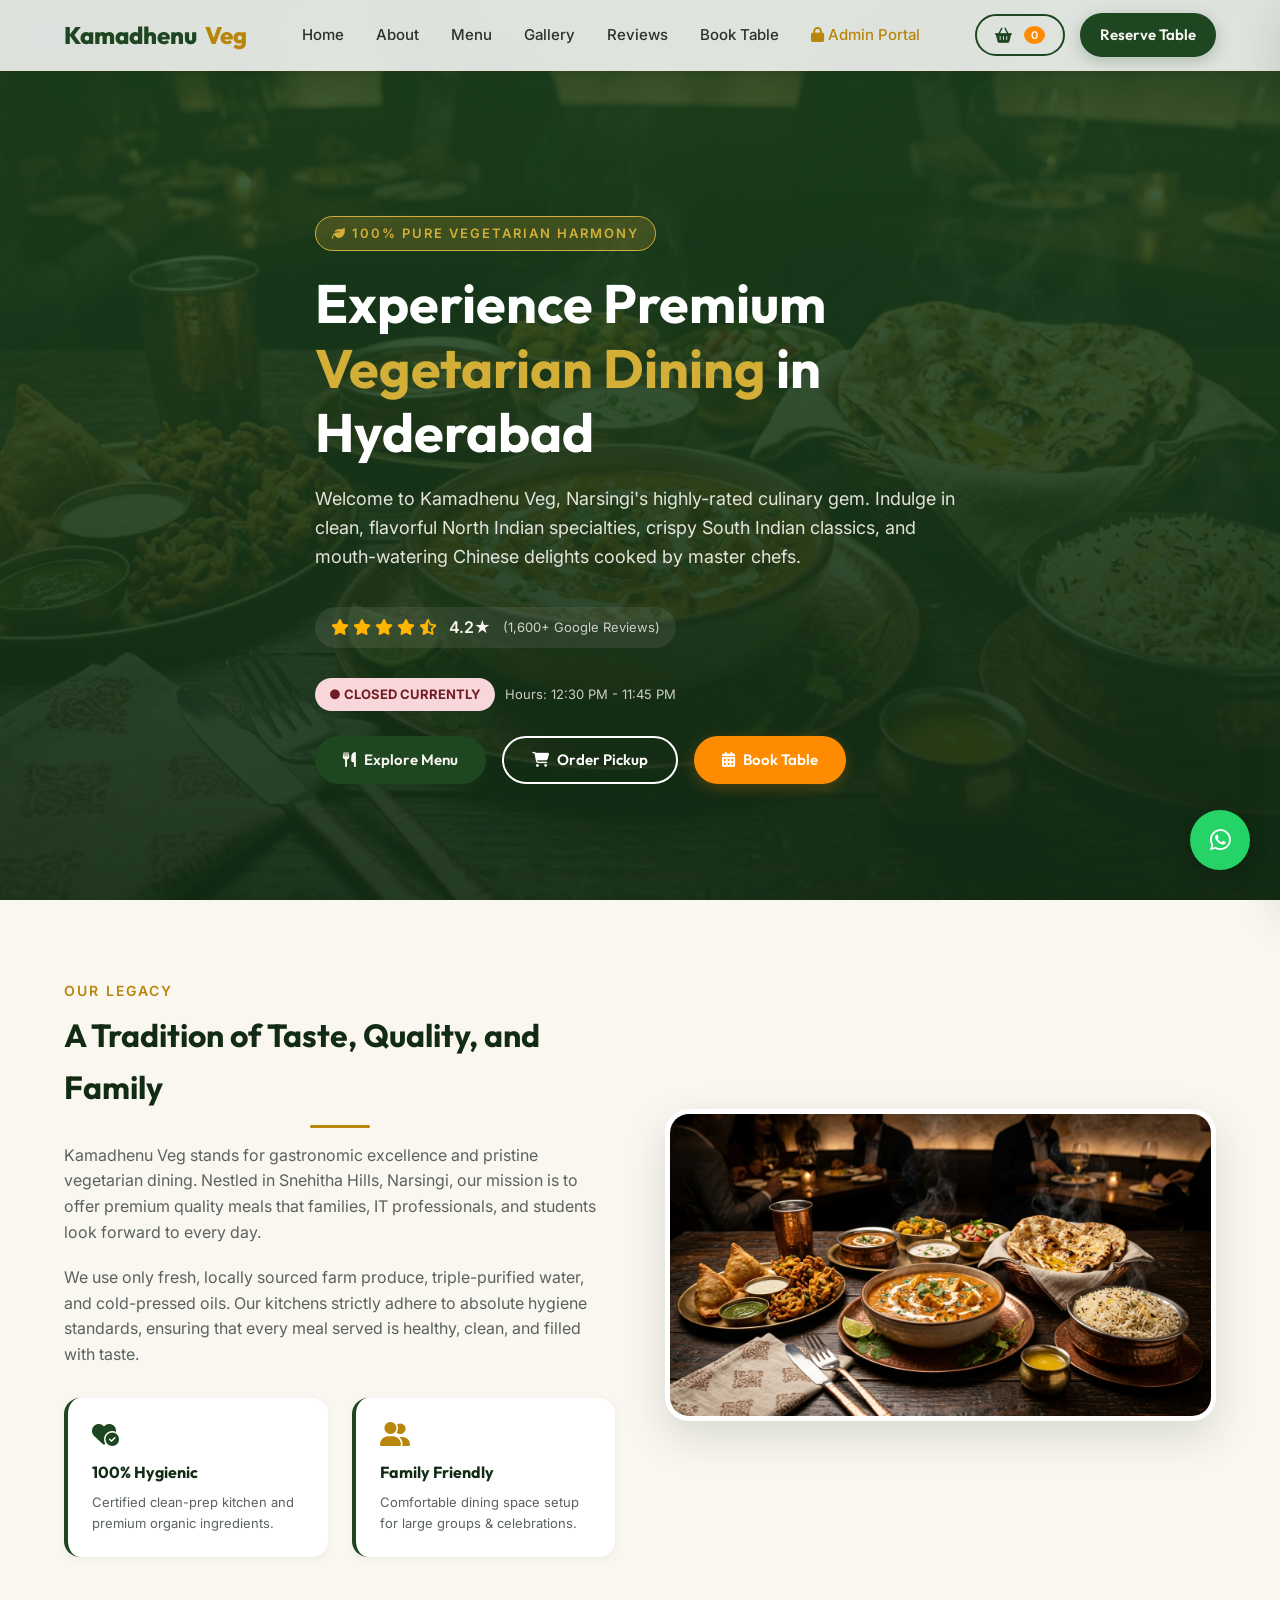
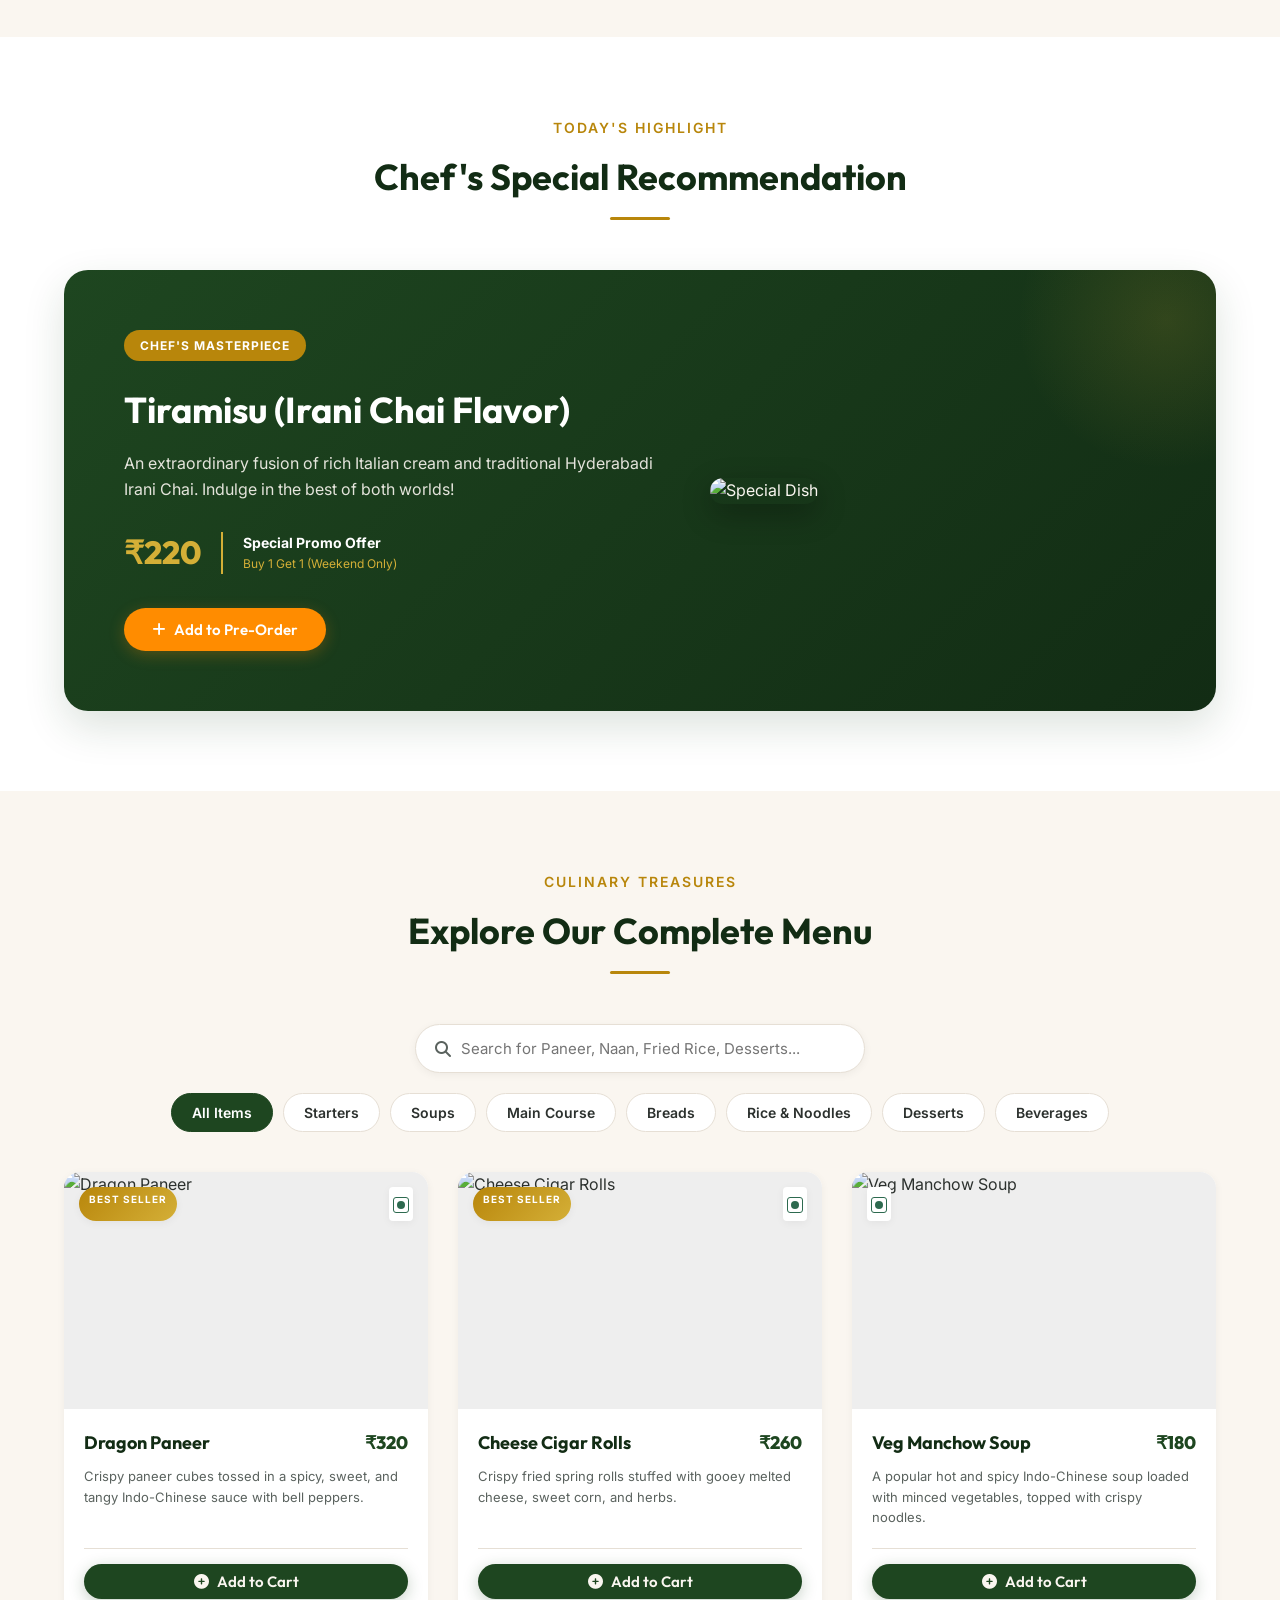
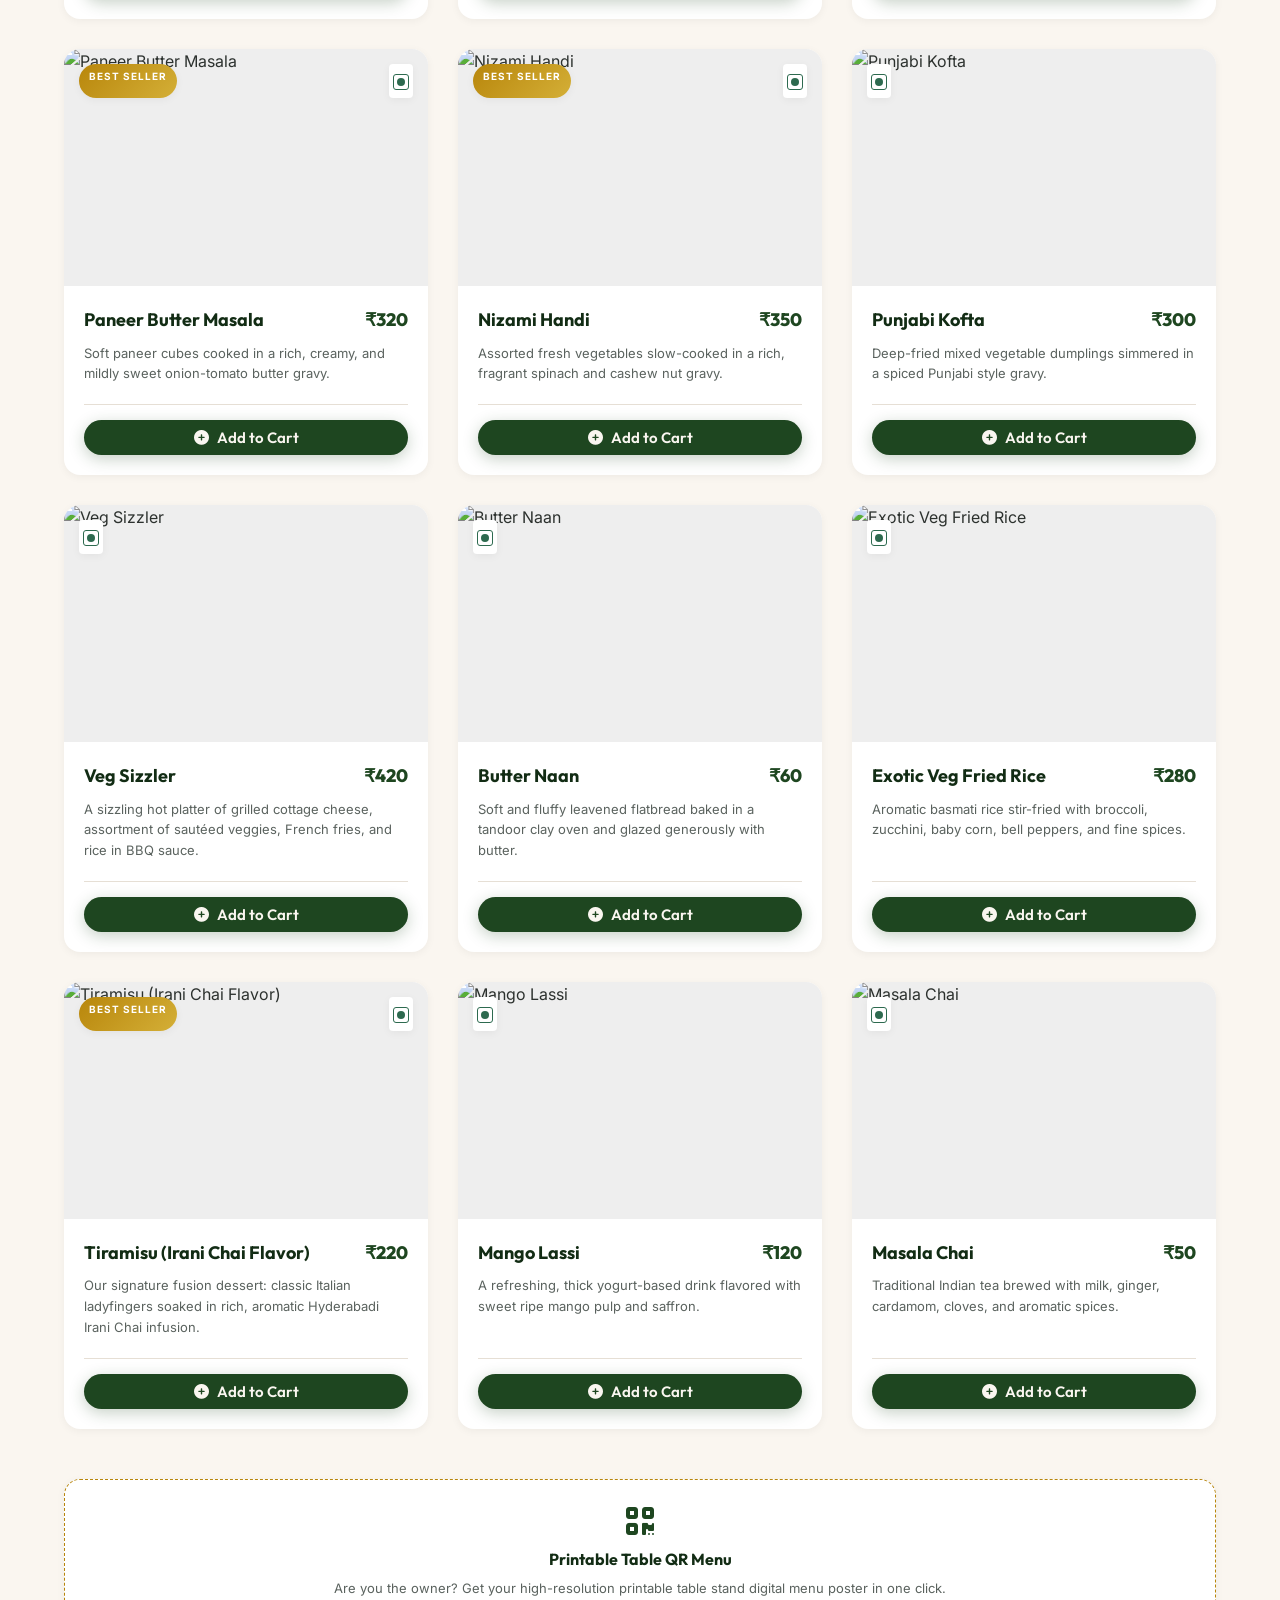
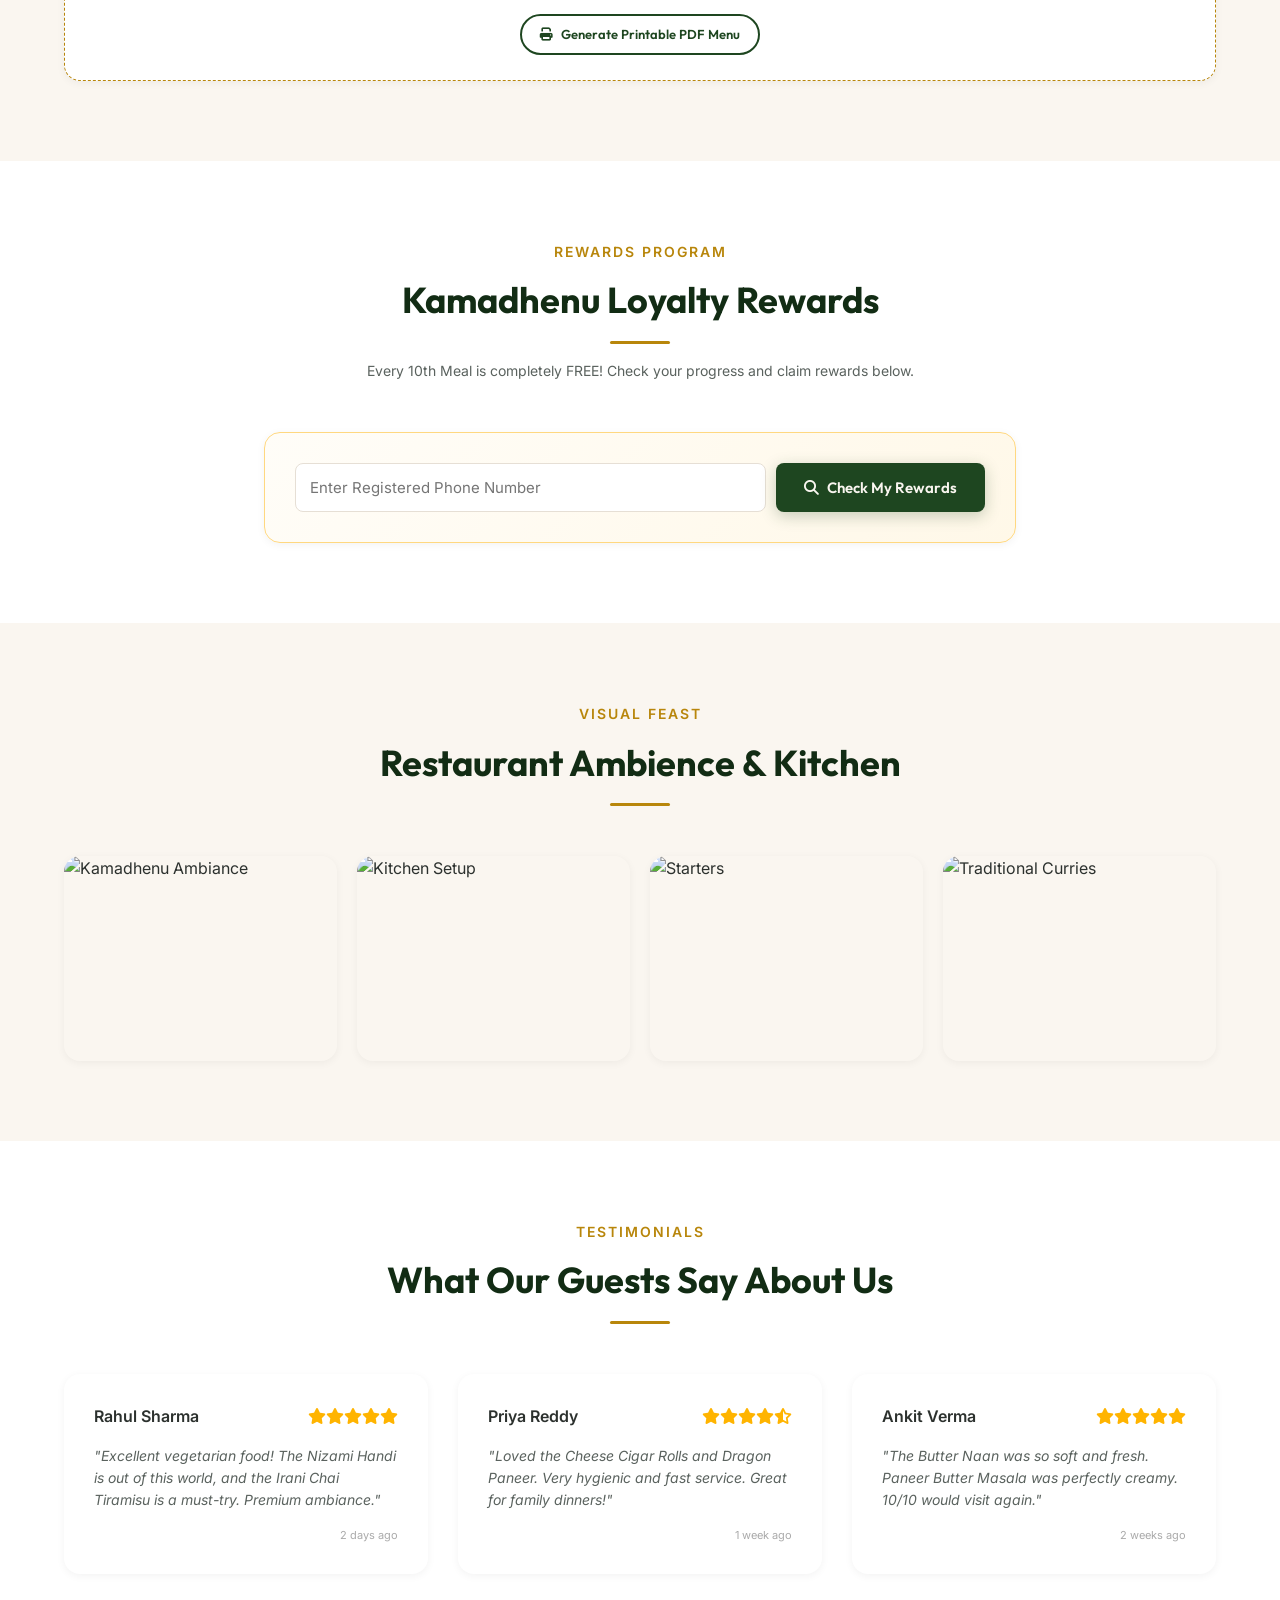
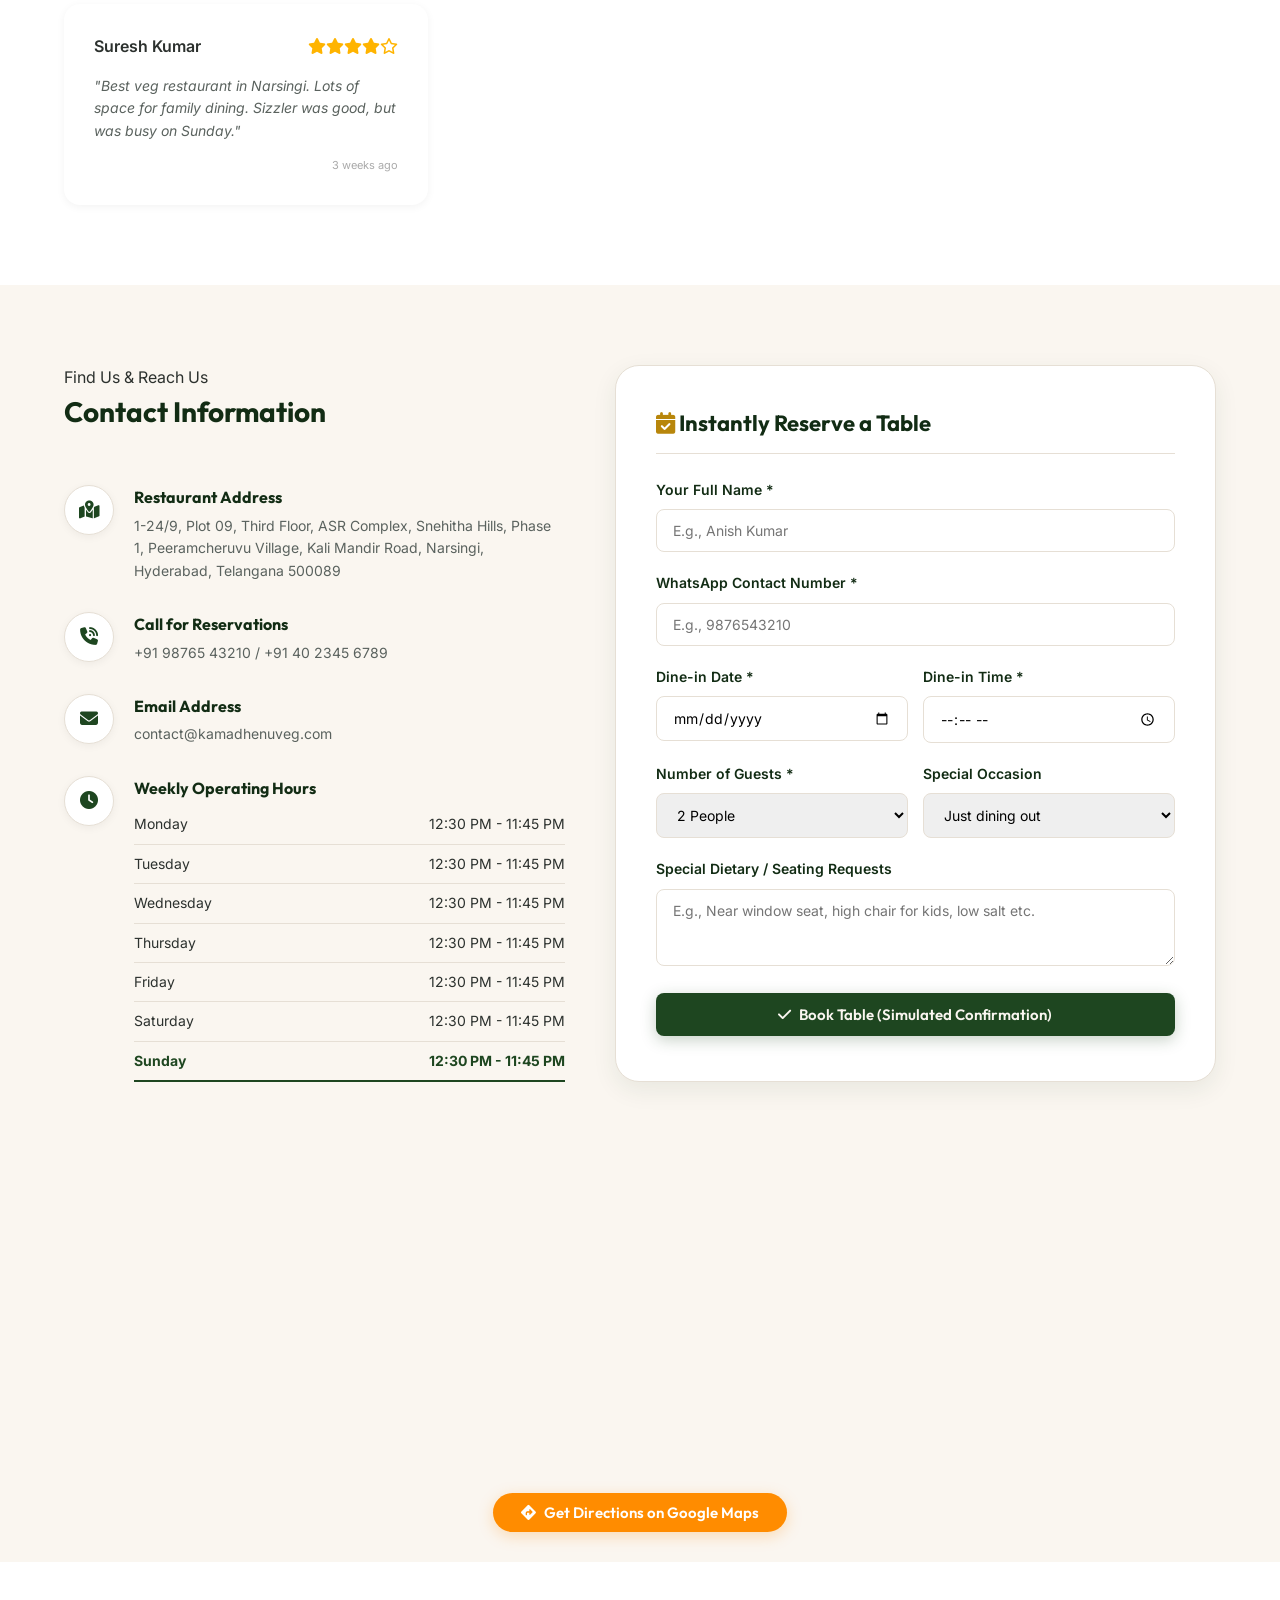
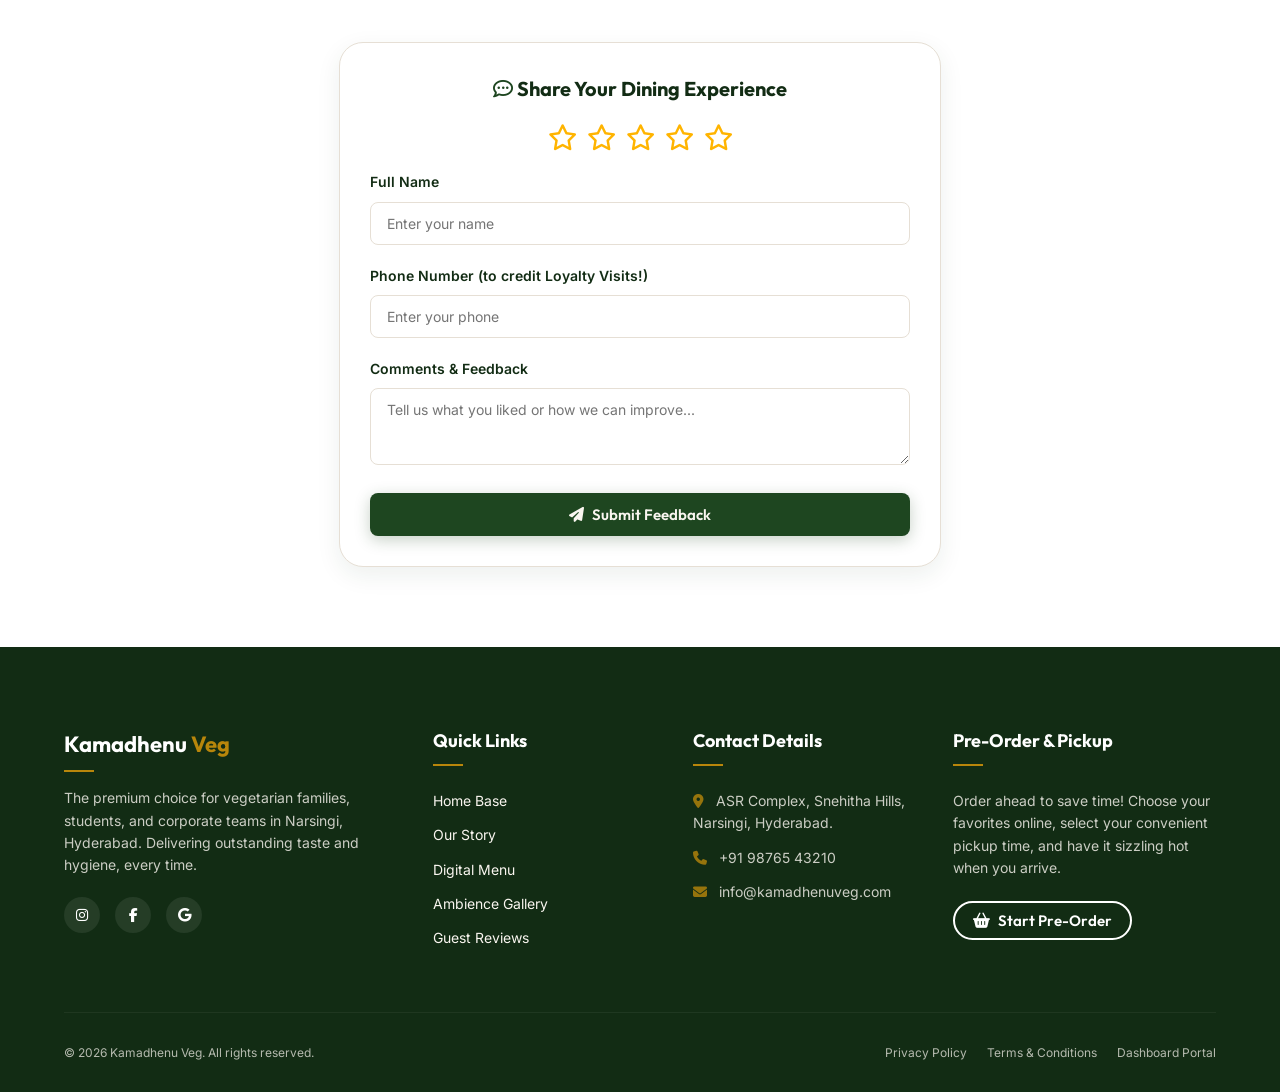
==== commit 8d27cec8: "Implement Dual Ordering System (Dine-In QR and Pickup Preorders), Live Status Customer Tracker modal" ====
--- a/index.html
+++ b/index.html
@@ -101,6 +101,11 @@
     </div>
   </header>
 
+  <!-- Dine-In Table Active Notification Banner -->
+  <div id="dine-in-banner" style="display:none; background: linear-gradient(95deg, var(--primary), var(--primary-dark)); color: white; padding: 10px 20px; font-size: 13px; font-weight: 600; text-align: center; position: sticky; top: 75px; z-index: 998; box-shadow: var(--shadow-sm);">
+    <i class="fa-solid fa-qrcode" style="color:var(--secondary); margin-right: 8px;"></i> Dine-In Mode Active: Serving directly to <strong>Table <span id="dine-in-table-number">0</span></strong>
+  </div>
+
   <!-- Hero Banner -->
   <section id="hero" class="hero">
     <div class="container">
@@ -558,6 +563,74 @@
     </div>
   </div>
 
+  <!-- Live Order Tracker Modal Overlay -->
+  <div id="order-tracker-overlay" class="modal-overlay" style="display:none; position:fixed; top:0; left:0; width:100%; height:100%; background:rgba(0,0,0,0.6); z-index:1600; justify-content:center; align-items:center; backdrop-filter:blur(4px);">
+    <div class="modal-content" style="max-width: 480px; text-align: left; padding: 30px; border-radius: var(--radius-md); box-shadow: var(--shadow-lg); background: white;">
+      <span class="modal-close" onclick="closeOrderTracker()">&times;</span>
+      
+      <div style="text-align: center; margin-bottom: 20px;">
+        <i class="fa-solid fa-circle-notch fa-spin" style="font-size: 40px; color: var(--primary); margin-bottom: 10px;" id="tracker-status-icon"></i>
+        <h3 style="font-size: 20px; color: var(--primary-dark);" id="tracker-status-title">Order Received</h3>
+        <p style="font-size: 12px; color: var(--text-muted);" id="tracker-order-id">Order ID: ord_12345</p>
+      </div>
+
+      <!-- Tracker Details -->
+      <div style="background: #fffcf5; padding: 15px; border-radius: 8px; margin-bottom: 20px; border: 1px dashed var(--secondary);">
+        <div style="display:flex; justify-content:space-between; margin-bottom:8px; font-size:12px; color: var(--text-dark);">
+          <span style="font-weight:600;">Order Type:</span>
+          <span id="tracker-type" style="font-weight:700; color:var(--primary);">Dine-In (Table 5)</span>
+        </div>
+        <div style="display:flex; justify-content:space-between; margin-bottom:8px; font-size:12px; color: var(--text-dark);">
+          <span style="font-weight:600;">Est. Ready/Serving Time:</span>
+          <span id="tracker-ready-time" style="font-weight:700;">12:55 PM</span>
+        </div>
+        <div style="display:flex; justify-content:space-between; font-size:12px; color: var(--text-dark);" id="tracker-countdown-row">
+          <span style="font-weight:600;">Remaining Time:</span>
+          <span id="tracker-countdown" style="font-weight:700; color:var(--accent);">15 mins</span>
+        </div>
+      </div>
+
+      <!-- Live Progress Bar -->
+      <div style="margin-bottom: 25px;">
+        <label style="font-size: 11px; font-weight: 700; color: var(--primary-dark); display:block; margin-bottom:10px; text-transform:uppercase; letter-spacing:0.5px;">Live Progress Tracker</label>
+        <div style="display: flex; justify-content: space-between; position: relative; margin-bottom: 10px; padding: 0 10px;">
+          <!-- Line connector backdrop -->
+          <div style="position: absolute; top: 12px; left: 20px; right: 20px; height: 3px; background: #e2e8f0; z-index: 1;"></div>
+          <!-- Line progress active fill -->
+          <div id="tracker-progress-line" style="position: absolute; top: 12px; left: 20px; width: 0%; height: 3px; background: var(--primary); z-index: 2; transition: width 0.4s;"></div>
+          
+          <!-- Node 1 -->
+          <div style="text-align: center; z-index: 3; width: 60px;">
+            <div id="node-received" class="tracker-node-circle active-node" style="width: 26px; height: 26px; border-radius: 50%; background: var(--primary); color: white; display: flex; align-items: center; justify-content: center; font-size: 11px; font-weight: bold; margin: 0 auto 5px; box-shadow: 0 0 0 4px rgba(30,70,32,0.2);">1</div>
+            <span style="font-size: 9px; font-weight: 600; display: block; color: var(--text-dark);">Received</span>
+          </div>
+          <!-- Node 2 -->
+          <div style="text-align: center; z-index: 3; width: 60px;">
+            <div id="node-preparing" class="tracker-node-circle" style="width: 26px; height: 26px; border-radius: 50%; background: #e2e8f0; color: #475569; display: flex; align-items: center; justify-content: center; font-size: 11px; font-weight: bold; margin: 0 auto 5px;">2</div>
+            <span style="font-size: 9px; font-weight: 600; display: block; color: var(--text-dark);">Preparing</span>
+          </div>
+          <!-- Node 3 -->
+          <div style="text-align: center; z-index: 3; width: 60px;">
+            <div id="node-serving" class="tracker-node-circle" style="width: 26px; height: 26px; border-radius: 50%; background: #e2e8f0; color: #475569; display: flex; align-items: center; justify-content: center; font-size: 11px; font-weight: bold; margin: 0 auto 5px;">3</div>
+            <span id="node-serving-label" style="font-size: 9px; font-weight: 600; display: block; color: var(--text-dark);">Serving Soon</span>
+          </div>
+          <!-- Node 4 -->
+          <div style="text-align: center; z-index: 3; width: 60px;">
+            <div id="node-completed" class="tracker-node-circle" style="width: 26px; height: 26px; border-radius: 50%; background: #e2e8f0; color: #475569; display: flex; align-items: center; justify-content: center; font-size: 11px; font-weight: bold; margin: 0 auto 5px;">4</div>
+            <span id="node-completed-label" style="font-size: 9px; font-weight: 600; display: block; color: var(--text-dark);">Served</span>
+          </div>
+        </div>
+      </div>
+
+      <!-- Status Context Message -->
+      <div id="tracker-context-msg" style="font-size:12px; line-height:1.5; color:var(--text-dark); background:#f1f5f9; padding:12px; border-radius:6px; margin-bottom:20px; text-align:center; font-style:italic;">
+        "Your order has been accepted."
+      </div>
+
+      <button class="btn btn-primary" onclick="closeOrderTracker()" style="width: 100%; border-radius: 6px;"><i class="fa-solid fa-circle-check"></i> Return to Menu</button>
+    </div>
+  </div>
+
   <!-- Lead Capture Modal Popup -->
   <div class="modal-overlay" id="lead-popup-overlay">
     <div class="modal-content">
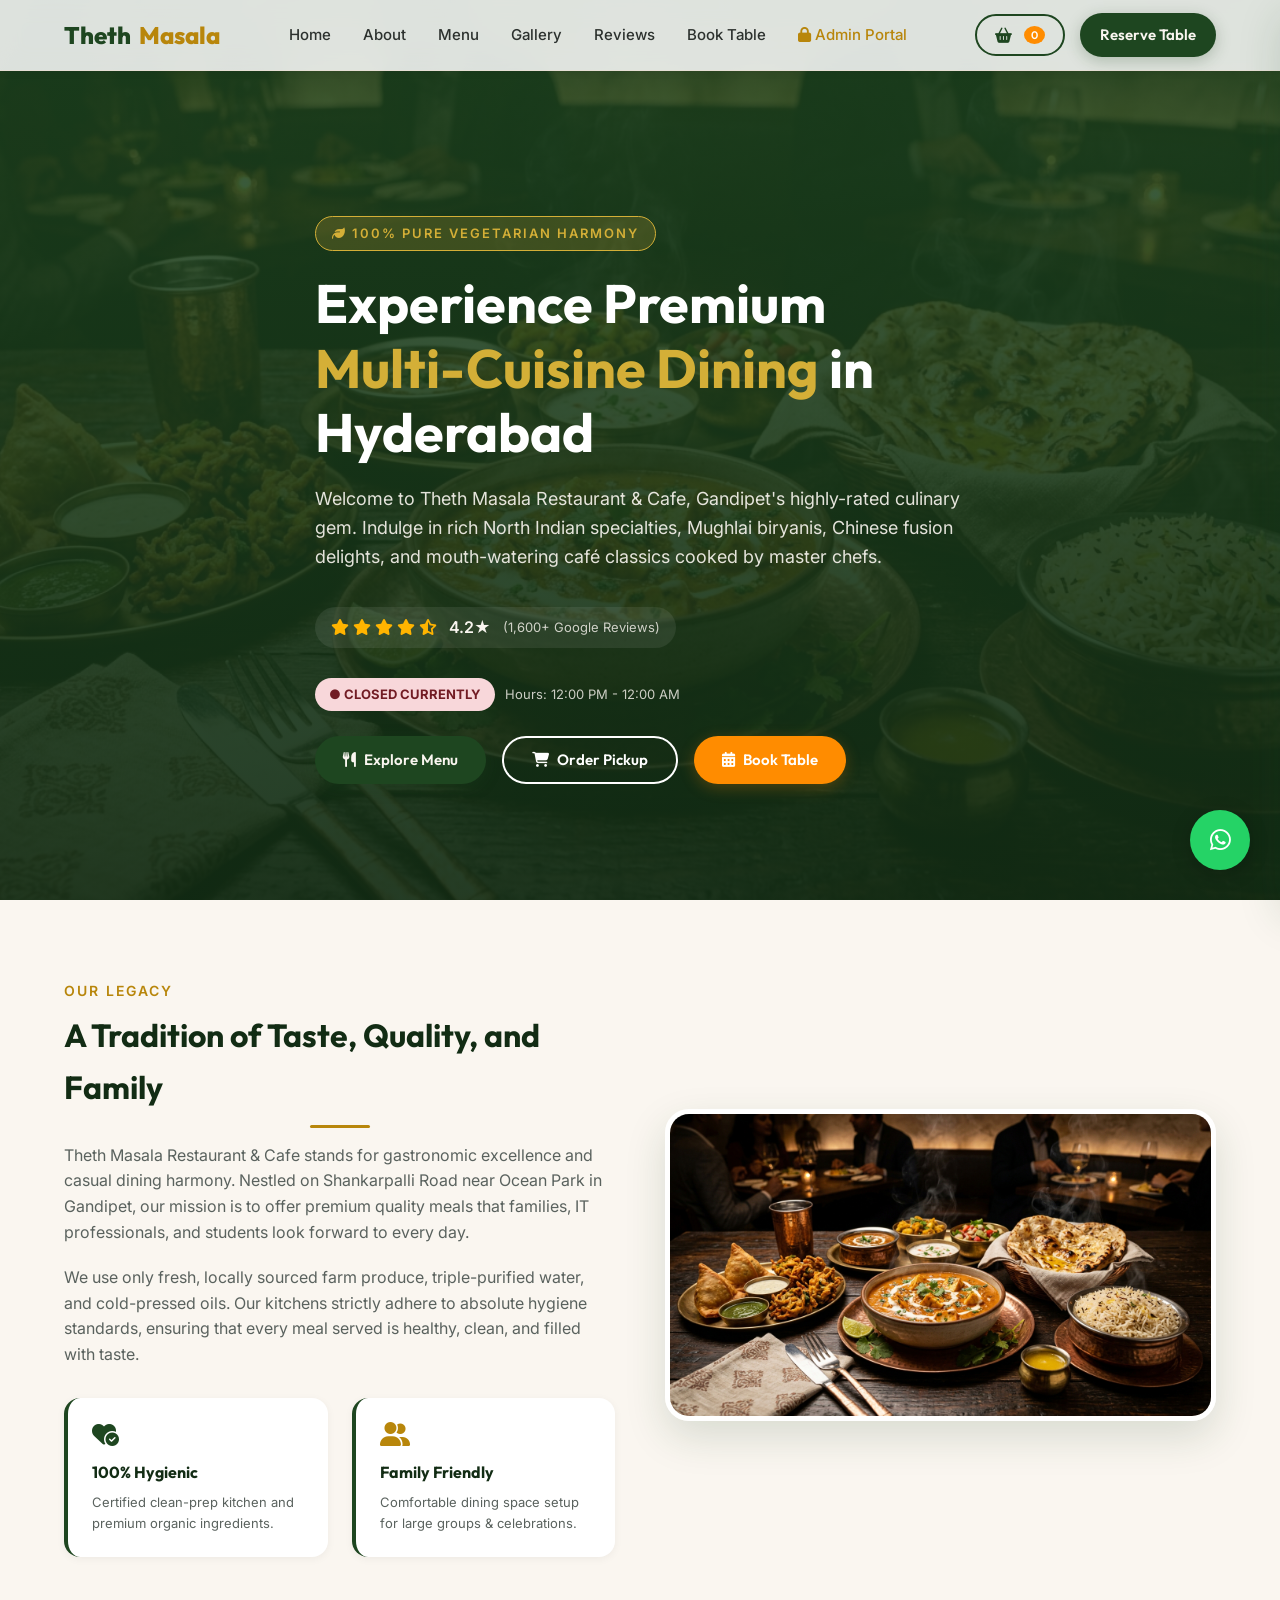
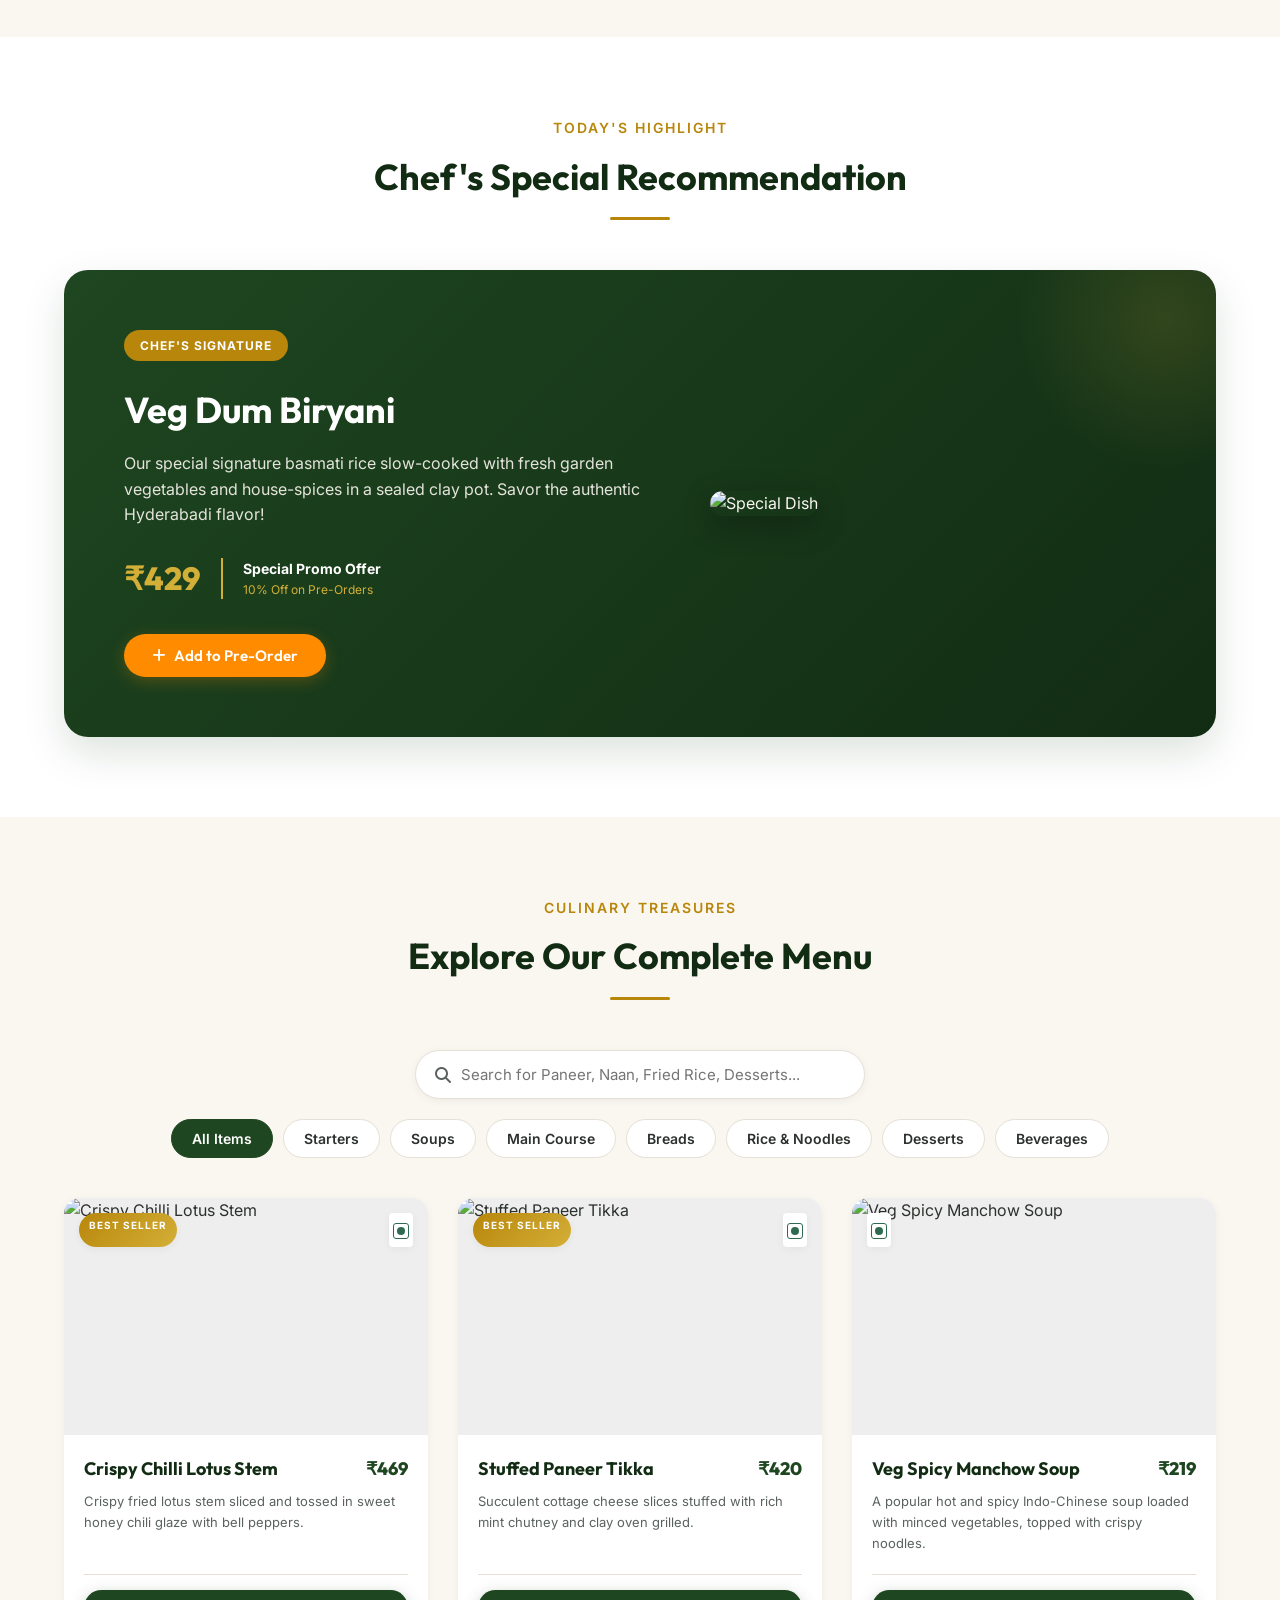
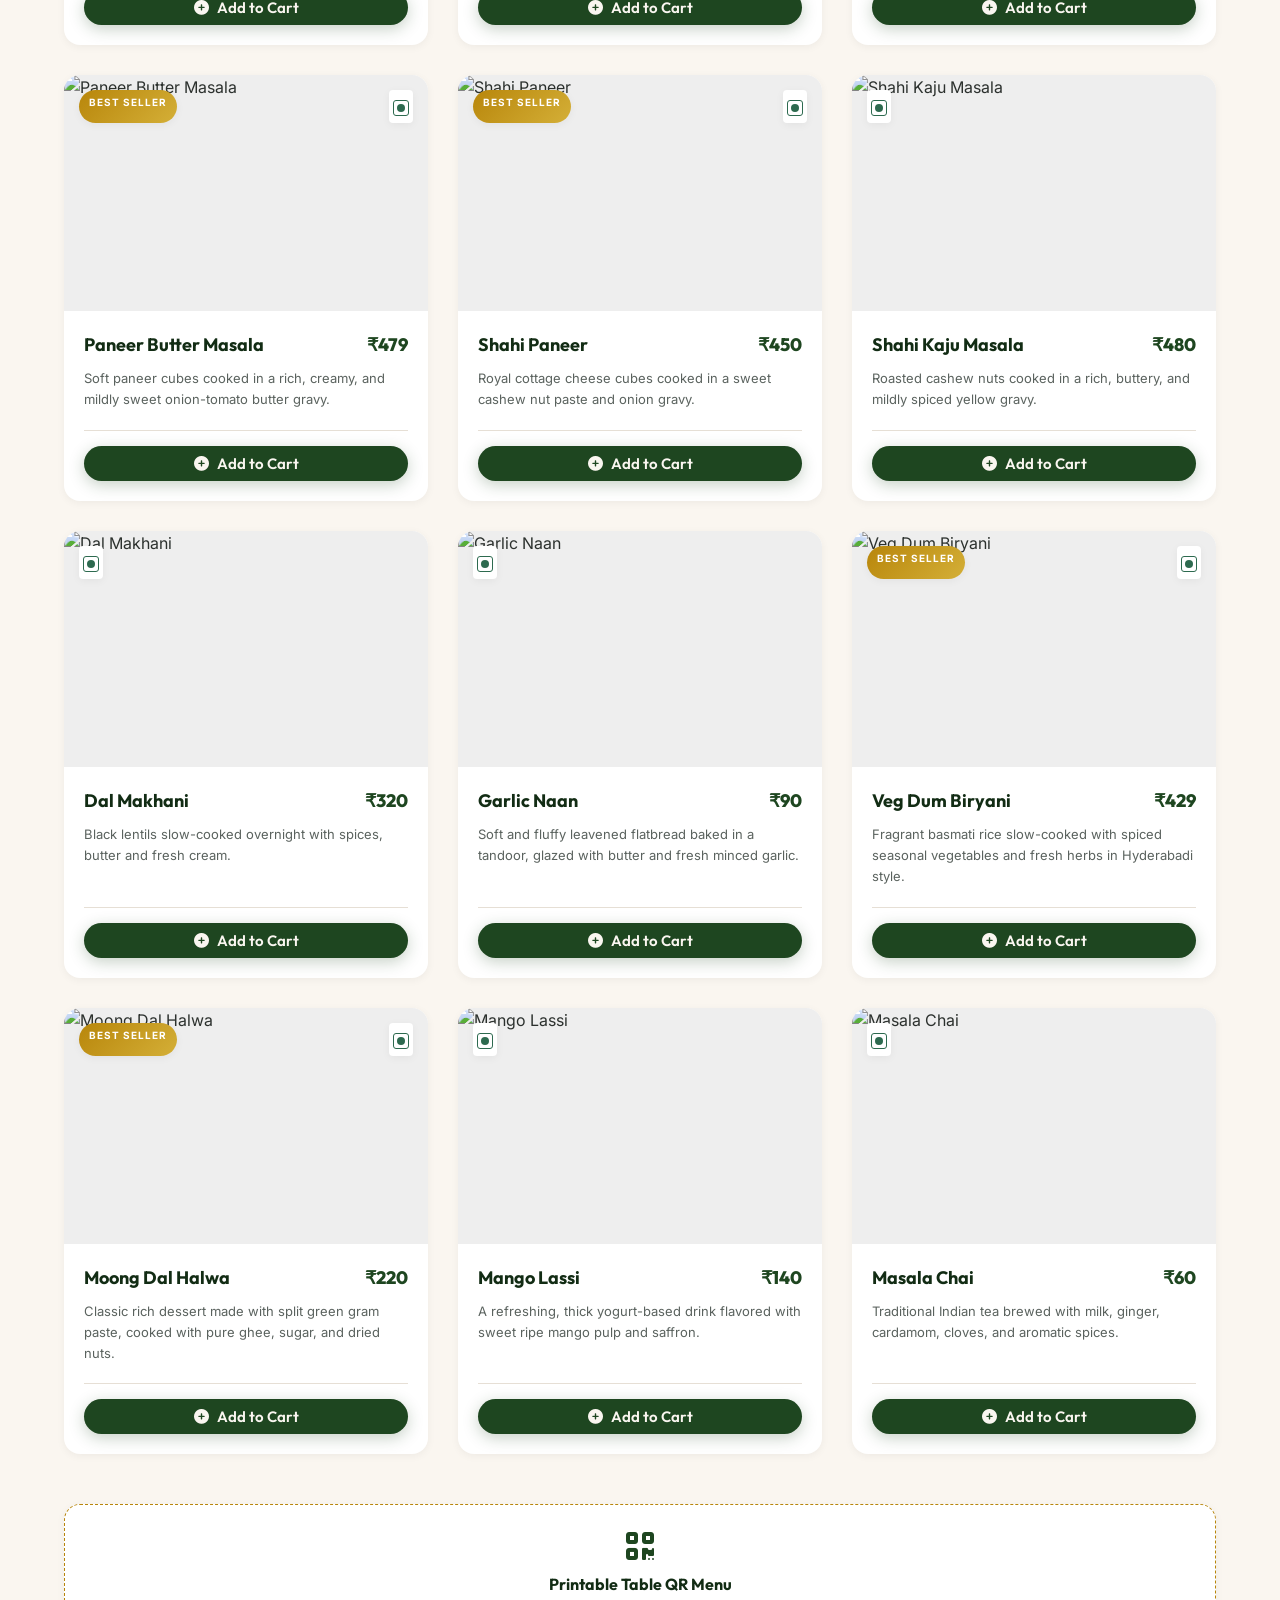
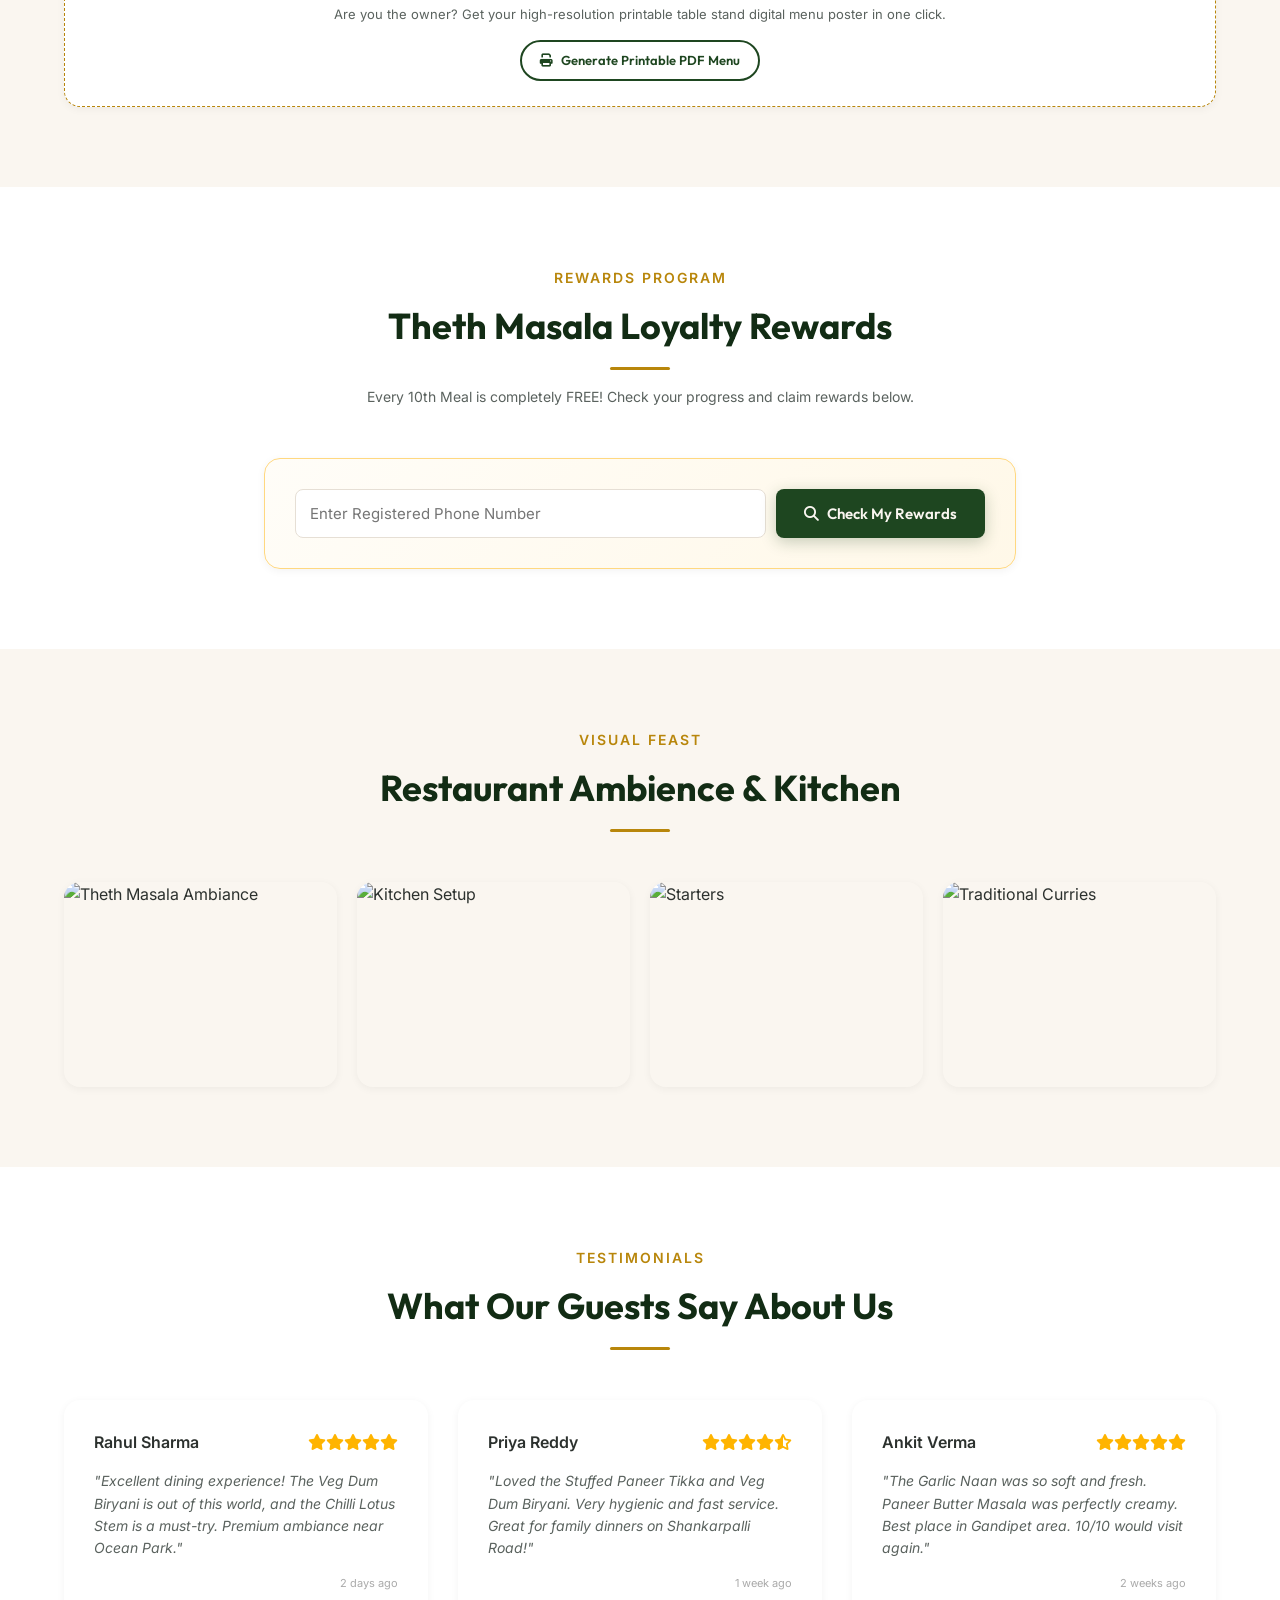
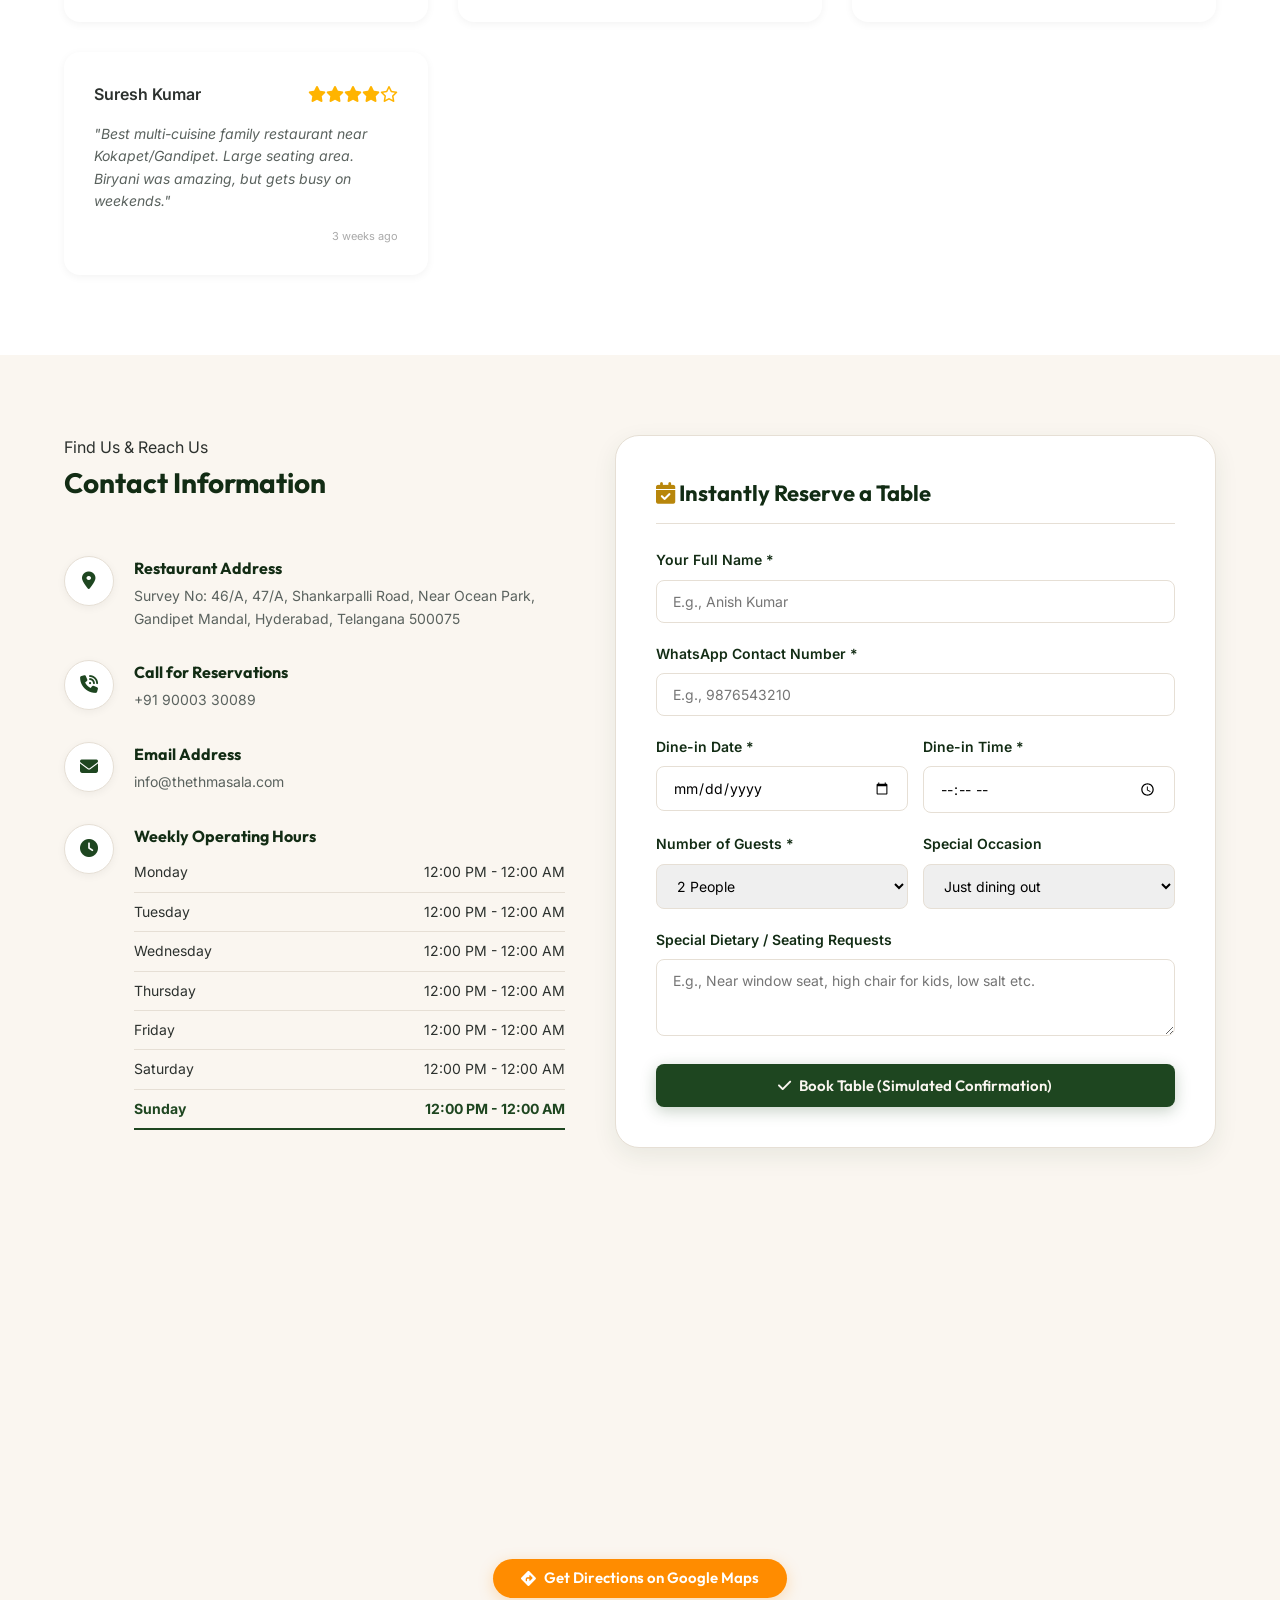
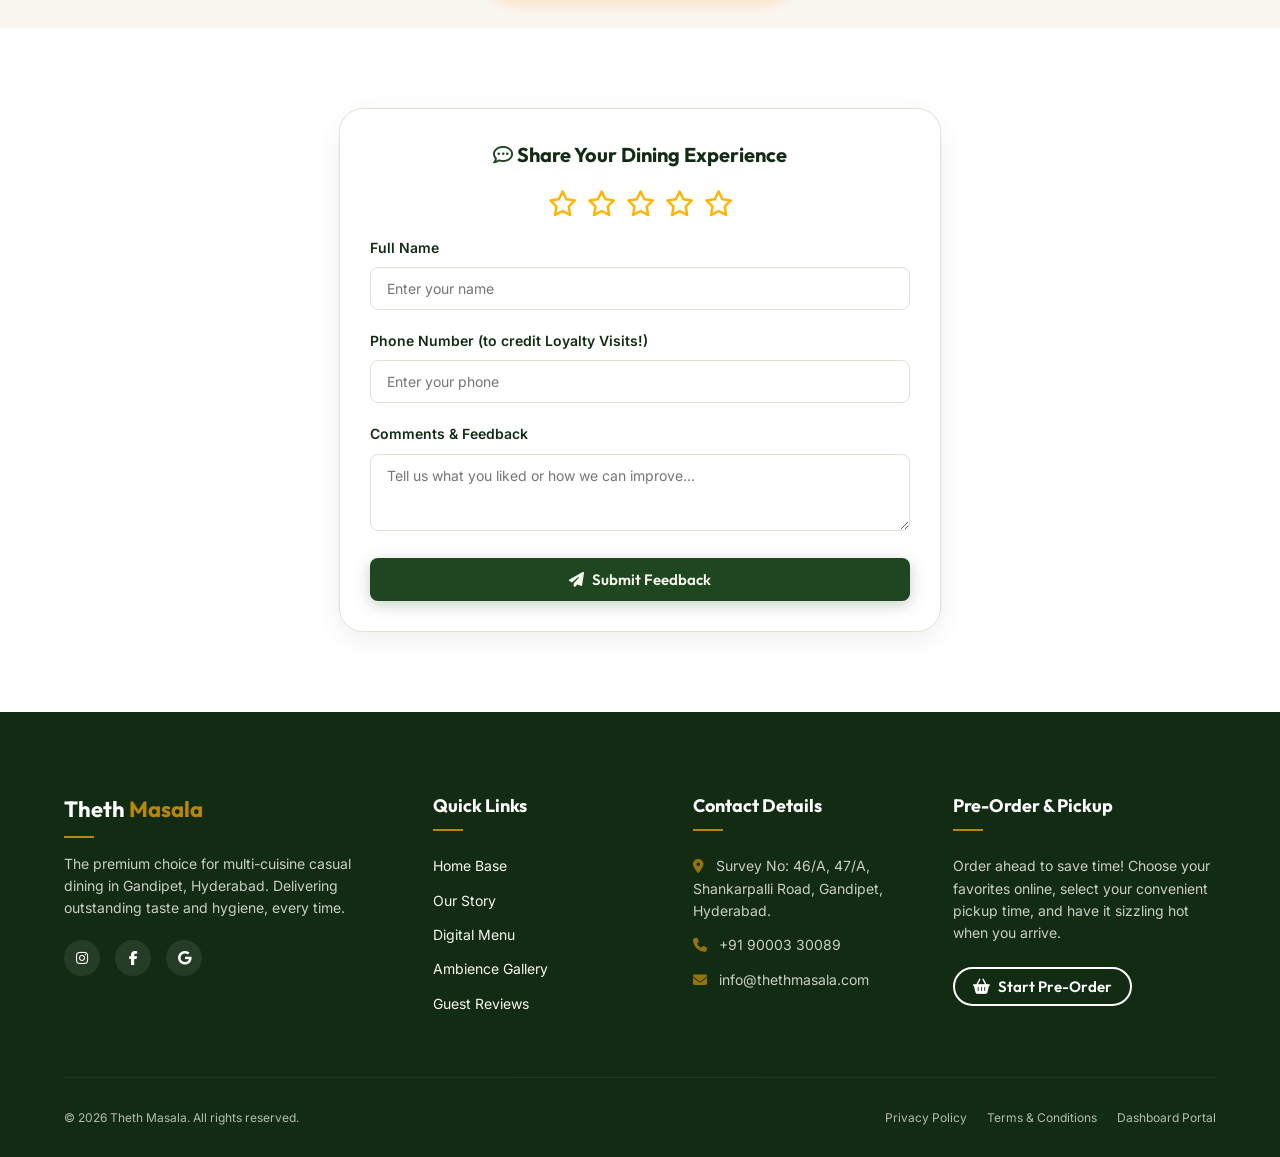
==== commit 37d9d564: "Rebrand restaurant project to Theth Masala Restaurant & Cafe" ====
--- a/index.html
+++ b/index.html
@@ -5,14 +5,14 @@
   <meta name="viewport" content="width=device-width, initial-scale=1.0">
   
   <!-- SEO & Meta Tags -->
-  <title>Kamadhenu Veg - Premium Pure Vegetarian Family Restaurant in Hyderabad</title>
-  <meta name="description" content="Experience premium pure vegetarian dining at Kamadhenu Veg, Hyderabad. Serving delicious North Indian, South Indian, and Chinese cuisine with organic ingredients in a family atmosphere.">
-  <meta name="keywords" content="vegetarian restaurant, pure veg hyderabad, narsingi restaurant, south indian food, paneer butter masala, dining hyderabad">
+  <title>Theth Masala - Multi-Cuisine Restaurant & Cafe in Gandipet, Hyderabad</title>
+  <meta name="description" content="Experience authentic multi-cuisine dining at Theth Masala, Gandipet, Hyderabad. Savor our signature kebabs, rich North Indian curries, Mughlai biryanis, and cafe favorites in a family atmosphere.">
+  <meta name="keywords" content="theth masala, restaurant gandipet, cafe kokapet, multi-cuisine hyderabad, best biryani, paneer butter masala, dining shankarpalli road">
   
   <!-- Open Graph / Facebook -->
   <meta property="og:type" content="business.business">
-  <meta property="og:title" content="Kamadhenu Veg | Premium Pure Vegetarian Family Restaurant">
-  <meta property="og:description" content="Savor premium pure vegetarian dishes, from sizzling tandoori starters to our signature Irani Chai Tiramisu, at Snehitha Hills, Narsingi, Hyderabad.">
+  <meta property="og:title" content="Theth Masala | Casual Multi-Cuisine Restaurant & Cafe">
+  <meta property="og:description" content="Savor delicious North Indian curries, Mughlai biryanis, Chinese starters, and Continental cafe specialties at Shankarpalli Road, near Ocean Park, Gandipet, Hyderabad.">
   <meta property="og:image" content="images/hero-bg.jpg">
   
   <!-- Fonts & Icons -->
@@ -27,17 +27,17 @@
   {
     "@context": "https://schema.org",
     "@type": "FoodEstablishment",
-    "name": "Kamadhenu Veg",
+    "name": "Theth Masala Restaurant & Cafe",
     "image": "images/hero-bg.jpg",
     "logo": "images/logo.jpg",
-    "@id": "https://kamadhenuveg.com",
-    "url": "https://kamadhenuveg.com",
-    "telephone": "+919876543210",
+    "@id": "https://thethmasala.com",
+    "url": "https://thethmasala.com",
+    "telephone": "+919000330089",
     "priceRange": "₹₹",
-    "servesCuisine": "North Indian, South Indian, Chinese, Pure Vegetarian",
+    "servesCuisine": "North Indian, Chinese, Mughlai, Continental, Italian",
     "address": {
       "@type": "PostalAddress",
-      "streetAddress": "1-24/9, Plot 09, Third Floor, ASR Complex, Snehitha Hills, Phase 1, Peeramcheruvu Village, Kali Mandir Road, Narsingi",
+      "streetAddress": "Survey No: 46/A, 47/A, Shankarpalli Road, Near Ocean Park, Kokapet, Gandipet",
       "addressLocality": "Hyderabad",
       "addressRegion": "Telangana",
       "postalCode": "500089",
@@ -78,7 +78,7 @@
     <div class="container">
       <nav class="nav-container">
         <a href="#hero" class="logo">
-          Kamadhenu <span>Veg</span>
+          Theth <span>Masala</span>
         </a>
         <ul class="nav-links">
           <li><a href="#hero">Home</a></li>
@@ -113,8 +113,8 @@
         <span class="tagline-premium">
           <i class="fa-solid fa-leaf"></i> 100% Pure Vegetarian Harmony
         </span>
-        <h1 id="hero-headline-text">Experience Premium <span>Vegetarian Dining</span> in Hyderabad</h1>
-        <p>Welcome to Kamadhenu Veg, Narsingi's highly-rated culinary gem. Indulge in clean, flavorful North Indian specialties, crispy South Indian classics, and mouth-watering Chinese delights cooked by master chefs.</p>
+        <h1 id="hero-headline-text">Experience Premium <span>Multi-Cuisine Dining</span> in Hyderabad</h1>
+        <p>Welcome to Theth Masala Restaurant & Cafe, Gandipet's highly-rated culinary gem. Indulge in rich North Indian specialties, Mughlai biryanis, Chinese fusion delights, and mouth-watering café classics cooked by master chefs.</p>
         
         <div class="hero-rating">
           <div class="stars">
@@ -130,7 +130,7 @@
 
         <div style="margin-bottom: 25px; display: flex; align-items: center; gap: 10px;">
           <span id="time-status-badge" style="padding: 6px 14px; border-radius: 50px; font-weight: bold; font-size: 13px;">Checking Status...</span>
-          <span id="hero-hours-label-text" style="font-size: 13px; opacity: 0.8;">Hours: 12:30 PM - 11:45 PM</span>
+          <span id="hero-hours-label-text" style="font-size: 13px; opacity: 0.8;">Hours: 12:00 PM - 12:00 AM</span>
         </div>
 
         <div class="hero-actions">
@@ -151,7 +151,7 @@
             <span class="sub">Our Legacy</span>
             <h2 style="font-size: 32px; margin-bottom: 15px;">A Tradition of Taste, Quality, and Family</h2>
           </span>
-          <p style="color: var(--text-muted); margin-bottom: 20px;">Kamadhenu Veg stands for gastronomic excellence and pristine vegetarian dining. Nestled in Snehitha Hills, Narsingi, our mission is to offer premium quality meals that families, IT professionals, and students look forward to every day.</p>
+          <p style="color: var(--text-muted); margin-bottom: 20px;">Theth Masala Restaurant & Cafe stands for gastronomic excellence and casual dining harmony. Nestled on Shankarpalli Road near Ocean Park in Gandipet, our mission is to offer premium quality meals that families, IT professionals, and students look forward to every day.</p>
           <p style="color: var(--text-muted); margin-bottom: 30px;">We use only fresh, locally sourced farm produce, triple-purified water, and cold-pressed oils. Our kitchens strictly adhere to absolute hygiene standards, ensuring that every meal served is healthy, clean, and filled with taste.</p>
           
           <div class="about-features">
@@ -254,7 +254,7 @@
     <div class="container" style="max-width: 800px;">
       <div class="section-header">
         <span class="sub">Rewards Program</span>
-        <h2>Kamadhenu Loyalty Rewards</h2>
+        <h2>Theth Masala Loyalty Rewards</h2>
         <p style="font-size:14px; color: var(--text-muted); margin-top: 8px;">Every 10th Meal is completely FREE! Check your progress and claim rewards below.</p>
       </div>
 
@@ -306,7 +306,7 @@
       <div class="gallery-grid">
         <!-- Ambient Item 1 -->
         <div class="gallery-item" onclick="openLightbox('https://images.unsplash.com/photo-1517248135467-4c7edcad34c4?auto=format&fit=crop&w=800&q=80', 'Fine Dining Ambiance')">
-          <img src="https://images.unsplash.com/photo-1517248135467-4c7edcad34c4?auto=format&fit=crop&w=800&q=80" alt="Kamadhenu Ambiance" loading="lazy">
+          <img src="https://images.unsplash.com/photo-1517248135467-4c7edcad34c4?auto=format&fit=crop&w=800&q=80" alt="Theth Masala Ambiance" loading="lazy">
           <div class="gallery-overlay">
             <i class="fa-solid fa-search-plus" style="font-size:24px; margin-bottom:8px;"></i>
             <h4>Dine-In Area</h4>
@@ -382,10 +382,10 @@
           </div>
 
           <div class="info-item">
-            <div class="info-icon"><i class="fa-solid fa-map-location-dot"></i></div>
+            <div class="info-icon"><i class="fa-solid fa-map-marker-alt"></i></div>
             <div class="info-details">
               <h4>Restaurant Address</h4>
-              <p>1-24/9, Plot 09, Third Floor, ASR Complex, Snehitha Hills, Phase 1, Peeramcheruvu Village, Kali Mandir Road, Narsingi, Hyderabad, Telangana 500089</p>
+              <p>Survey No: 46/A, 47/A, Shankarpalli Road, Near Ocean Park, Gandipet Mandal, Hyderabad, Telangana 500075</p>
             </div>
           </div>
 
@@ -393,7 +393,7 @@
             <div class="info-icon"><i class="fa-solid fa-phone-volume"></i></div>
             <div class="info-details">
               <h4>Call for Reservations</h4>
-              <p>+91 98765 43210 / +91 40 2345 6789</p>
+              <p>+91 90003 30089</p>
             </div>
           </div>
 
@@ -401,7 +401,7 @@
             <div class="info-icon"><i class="fa-solid fa-envelope"></i></div>
             <div class="info-details">
               <h4>Email Address</h4>
-              <p>contact@kamadhenuveg.com</p>
+              <p>info@thethmasala.com</p>
             </div>
           </div>
 
@@ -411,13 +411,13 @@
             <div class="info-details" style="width: 100%;">
               <h4>Weekly Operating Hours</h4>
               <ul class="hours-list" id="hours-list-view">
-                <li data-day="1">Monday <span>12:30 PM - 11:45 PM</span></li>
-                <li data-day="2">Tuesday <span>12:30 PM - 11:45 PM</span></li>
-                <li data-day="3">Wednesday <span>12:30 PM - 11:45 PM</span></li>
-                <li data-day="4">Thursday <span>12:30 PM - 11:45 PM</span></li>
-                <li data-day="5">Friday <span>12:30 PM - 11:45 PM</span></li>
-                <li data-day="6">Saturday <span>12:30 PM - 11:45 PM</span></li>
-                <li data-day="0">Sunday <span>12:30 PM - 11:45 PM</span></li>
+                <li data-day="1">Monday <span>12:00 PM - 12:00 AM</span></li>
+                <li data-day="2">Tuesday <span>12:00 PM - 12:00 AM</span></li>
+                <li data-day="3">Wednesday <span>12:00 PM - 12:00 AM</span></li>
+                <li data-day="4">Thursday <span>12:00 PM - 12:00 AM</span></li>
+                <li data-day="5">Friday <span>12:00 PM - 12:00 AM</span></li>
+                <li data-day="6">Saturday <span>12:00 PM - 12:00 AM</span></li>
+                <li data-day="0">Sunday <span>12:00 PM - 12:00 AM</span></li>
               </ul>
             </div>
           </div>
@@ -480,8 +480,8 @@
   <!-- Google Maps Section -->
   <section class="map-section">
     <!-- Static Google Map Iframe centered at Peeramcheruvu, Narsingi area -->
-    <iframe src="https://www.google.com/maps/embed?pb=!1m18!1m12!1m3!1d3808.2045558914614!2d78.3547285!3d17.3827471!2m3!1f0!2f0!3f0!3m2!1i1024!2i768!4f13.1!3m3!1m2!1s0x3bcb95cf65d4b8df%3A0xe546d1bf035775f0!2sSnehitha%20Hills%2C%20Peeramcheruvu%2C%20Hyderabad%2C%20Telangana%20500089!5e0!3m2!1sen!2sin!4v1688583492576!5m2!1sen!2sin" allowfullscreen="" loading="lazy"></iframe>
-    <a href="https://maps.google.com/?q=Kamadhenu+Veg+ASR+Complex+Narsingi+Hyderabad" target="_blank" class="btn btn-accent map-overlay-btn"><i class="fa-solid fa-diamond-turn-right"></i> Get Directions on Google Maps</a>
+    <iframe src="https://www.google.com/maps/embed?pb=!1m18!1m12!1m3!1d3807.502094220792!2d78.3183563751636!3d17.38923058350178!2m3!1f0!2f0!3f0!3m2!1i1024!2i768!4f13.1!3m3!1m2!1s0x3bcb9542a208535b%3A0x633190869a84a62c!2sOcean%20Park!5e0!3m2!1sen!2sin!4v1715000000000!5m2!1sen!2sin" allowfullscreen="" loading="lazy"></iframe>
+    <a href="https://maps.google.com/?q=Theth+Masala+Gandipet+Hyderabad" target="_blank" class="btn btn-accent map-overlay-btn"><i class="fa-solid fa-diamond-turn-right"></i> Get Directions on Google Maps</a>
   </section>
 
   <!-- Customer Feedback & Rating Form -->
@@ -655,7 +655,7 @@
   <!-- Bottom Floating FAB Container -->
   <div class="floating-container">
     <div class="fab fab-whatsapp" id="fab-wa" title="Dine-in / Catering Booking"><i class="fa-brands fa-whatsapp"></i></div>
-    <a href="tel:+919876543210" class="fab fab-call" title="Click to Call"><i class="fa-solid fa-phone"></i></a>
+    <a href="tel:+919000330089" class="fab fab-call" title="Click to Call"><i class="fa-solid fa-phone"></i></a>
     <div class="fab fab-top" id="fab-scroll-top" title="Scroll to Top"><i class="fa-solid fa-chevron-up"></i></div>
   </div>
 
@@ -665,12 +665,12 @@
       <div class="footer-grid">
         <!-- Logo & Story -->
         <div class="footer-col">
-          <h3 style="font-size:22px; color:white; margin-bottom:15px;">Kamadhenu <span style="color:var(--secondary);">Veg</span></h3>
-          <p>The premium choice for vegetarian families, students, and corporate teams in Narsingi, Hyderabad. Delivering outstanding taste and hygiene, every time.</p>
+          <h3 style="font-size:22px; color:white; margin-bottom:15px;">Theth <span style="color:var(--secondary);">Masala</span></h3>
+          <p>The premium choice for multi-cuisine casual dining in Gandipet, Hyderabad. Delivering outstanding taste and hygiene, every time.</p>
           <div class="social-links">
-            <a href="https://instagram.com/kamadhenuveghyd" target="_blank" class="social-icon"><i class="fa-brands fa-instagram"></i></a>
-            <a href="https://facebook.com/kamadhenuveghyd" target="_blank" class="social-icon"><i class="fa-brands fa-facebook-f"></i></a>
-            <a href="https://g.page/kamadhenu-veg-narsingi" target="_blank" class="social-icon"><i class="fa-brands fa-google"></i></a>
+            <a href="https://instagram.com/thethmasalagandipet" target="_blank" class="social-icon"><i class="fa-brands fa-instagram"></i></a>
+            <a href="https://facebook.com/thethmasalagandipet" target="_blank" class="social-icon"><i class="fa-brands fa-facebook-f"></i></a>
+            <a href="https://maps.google.com/?q=Theth+Masala+Gandipet+Hyderabad" target="_blank" class="social-icon"><i class="fa-brands fa-google"></i></a>
           </div>
         </div>
 
@@ -689,9 +689,9 @@
         <!-- Contact details -->
         <div class="footer-col">
           <h3>Contact Details</h3>
-          <p><i class="fa-solid fa-map-marker-alt" style="color: var(--secondary); margin-right: 8px;"></i> ASR Complex, Snehitha Hills, Narsingi, Hyderabad.</p>
-          <p><i class="fa-solid fa-phone" style="color: var(--secondary); margin-right: 8px;"></i> +91 98765 43210</p>
-          <p><i class="fa-solid fa-envelope" style="color: var(--secondary); margin-right: 8px;"></i> info@kamadhenuveg.com</p>
+          <p><i class="fa-solid fa-map-marker-alt" style="color: var(--secondary); margin-right: 8px;"></i> Survey No: 46/A, 47/A, Shankarpalli Road, Gandipet, Hyderabad.</p>
+          <p><i class="fa-solid fa-phone" style="color: var(--secondary); margin-right: 8px;"></i> +91 90003 30089</p>
+          <p><i class="fa-solid fa-envelope" style="color: var(--secondary); margin-right: 8px;"></i> info@thethmasala.com</p>
         </div>
 
         <!-- Pre-order notice / CTA -->
@@ -703,7 +703,7 @@
       </div>
 
       <div class="footer-bottom">
-        <p>&copy; 2026 Kamadhenu Veg. All rights reserved.</p>
+        <p>&copy; 2026 Theth Masala. All rights reserved.</p>
         <div style="display:flex; gap:20px;">
           <a href="#">Privacy Policy</a>
           <a href="#">Terms & Conditions</a>
@@ -715,6 +715,7 @@
 
   <!-- Scripts -->
   <script src="https://cdn.jsdelivr.net/npm/@supabase/supabase-js@2"></script>
+  <script src="js/config.js"></script>
   <script src="js/db.js"></script>
   <script src="js/app.js"></script>
 </body>
--- a/css/style.css
+++ b/css/style.css
@@ -1,4 +1,4 @@
-/* Kamadhenu Veg - Premium CSS Design System */
+/* Theth Masala - Premium CSS Design System */
 
 :root {
   /* Colors */
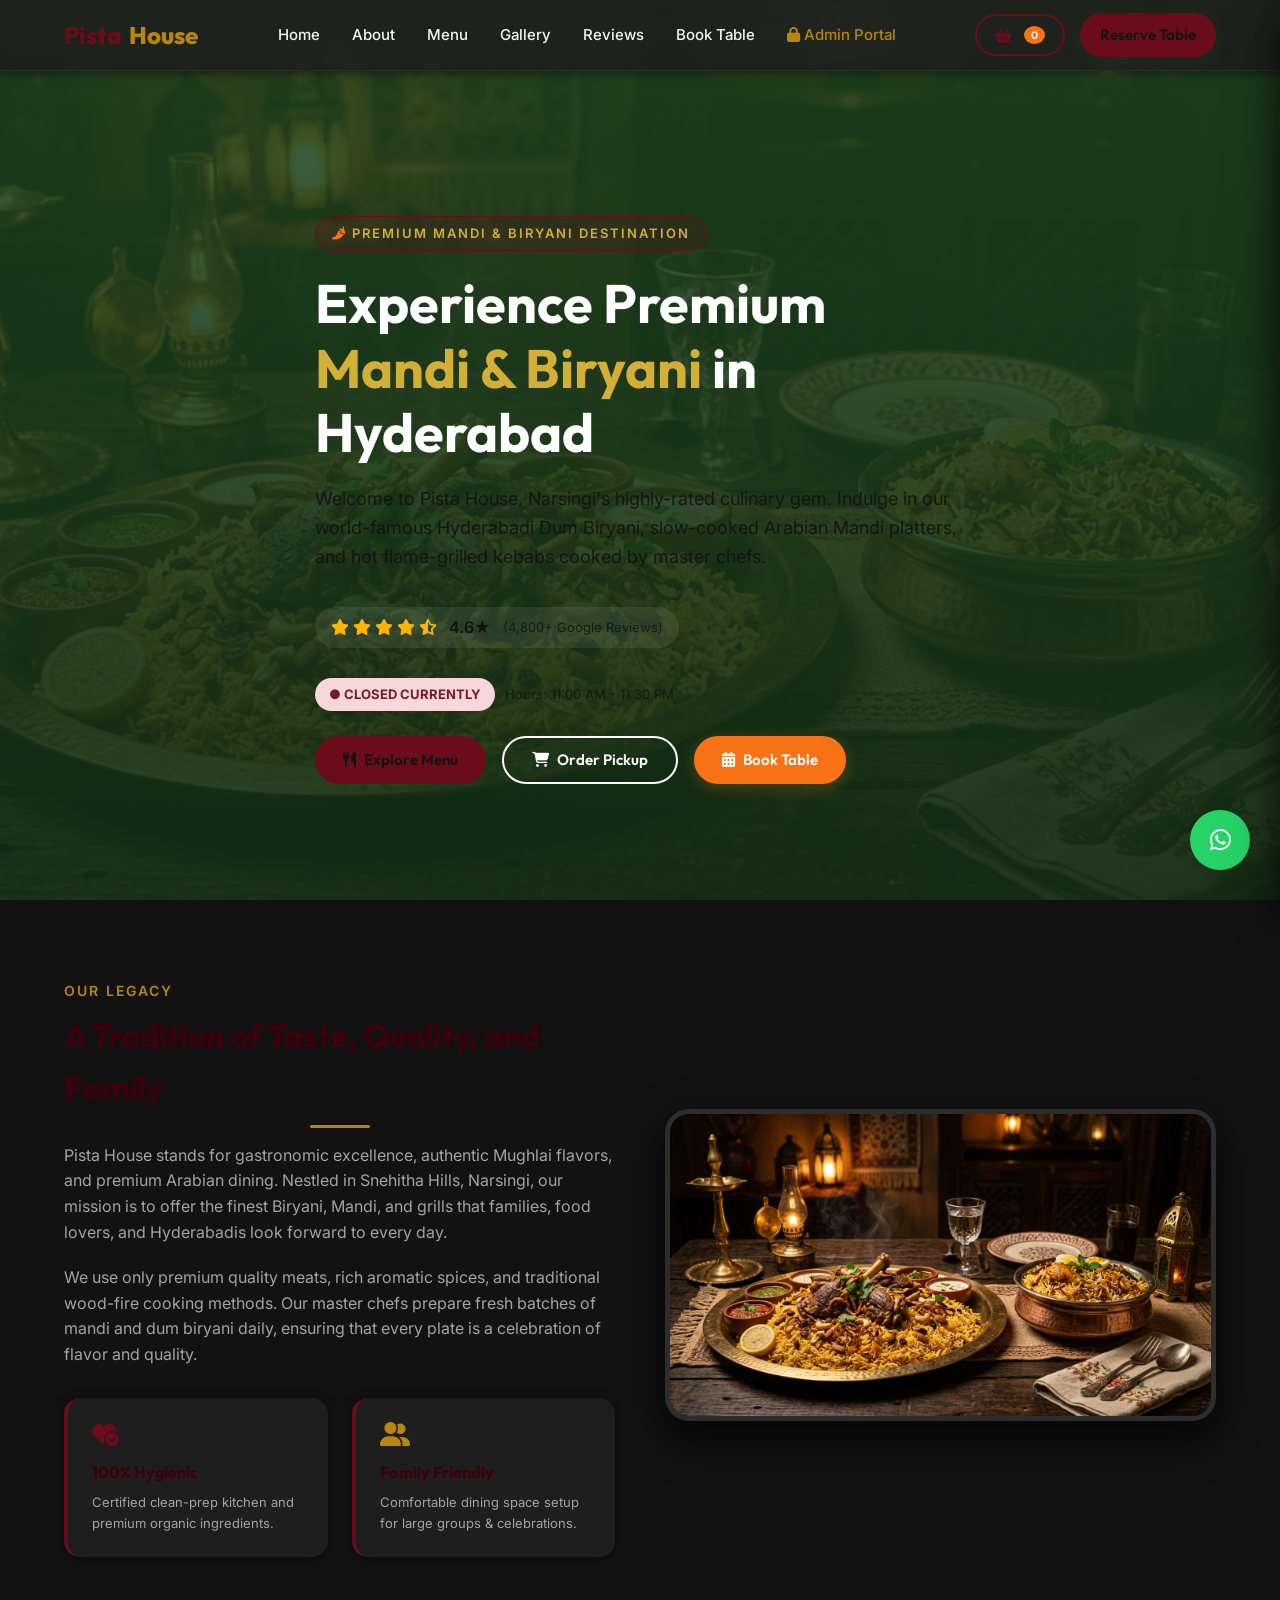
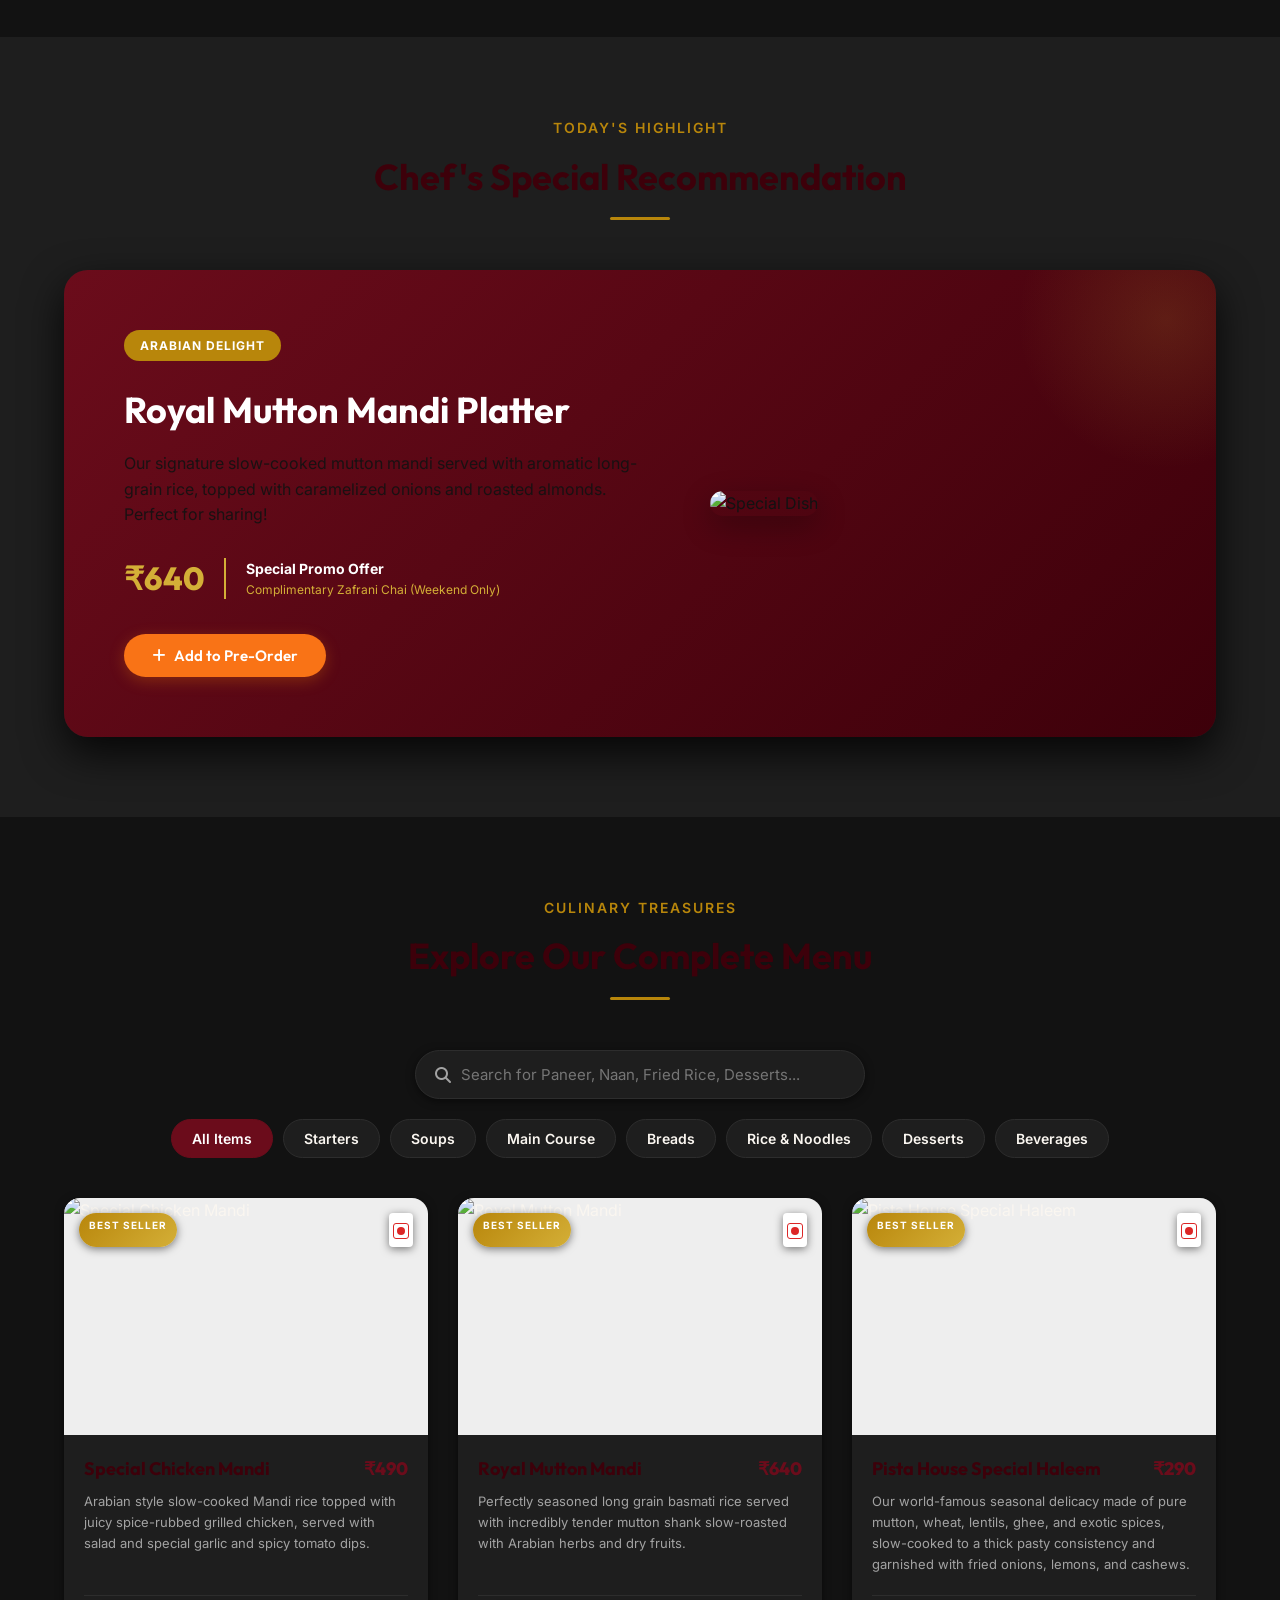
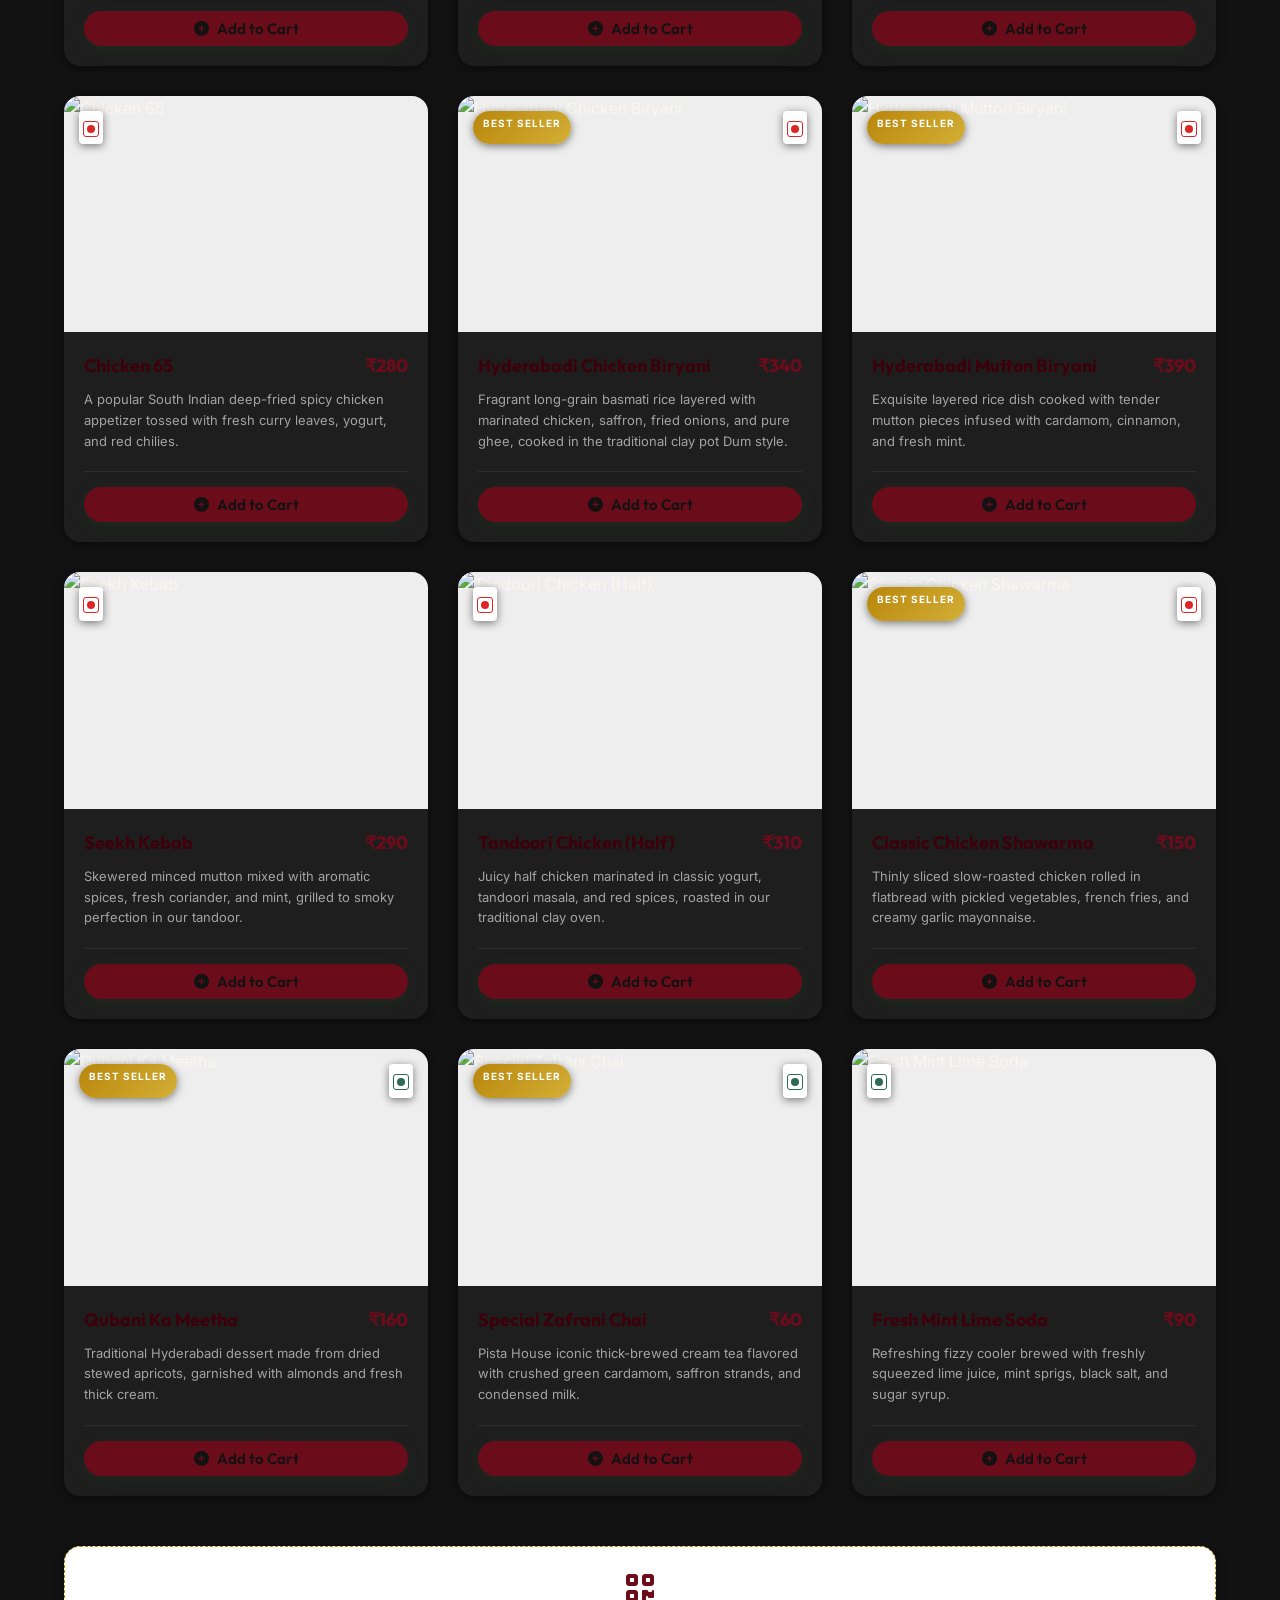
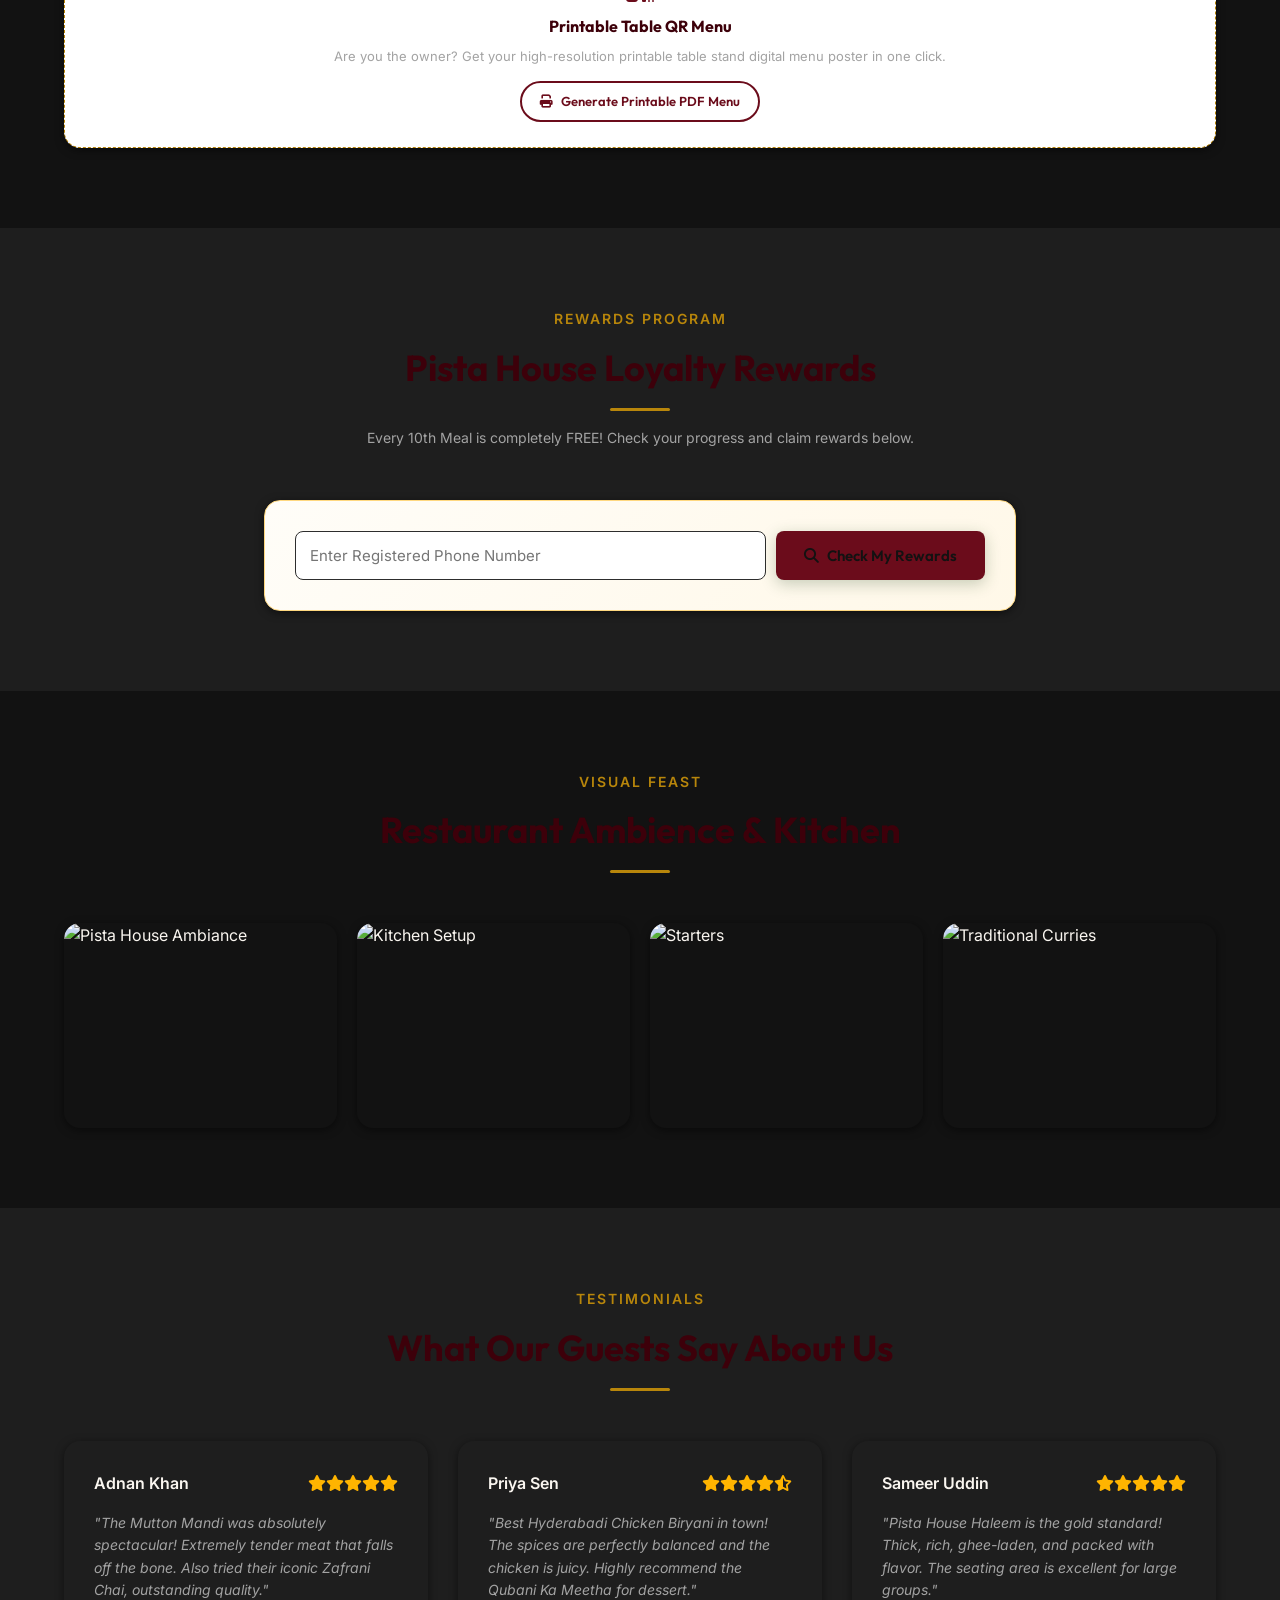
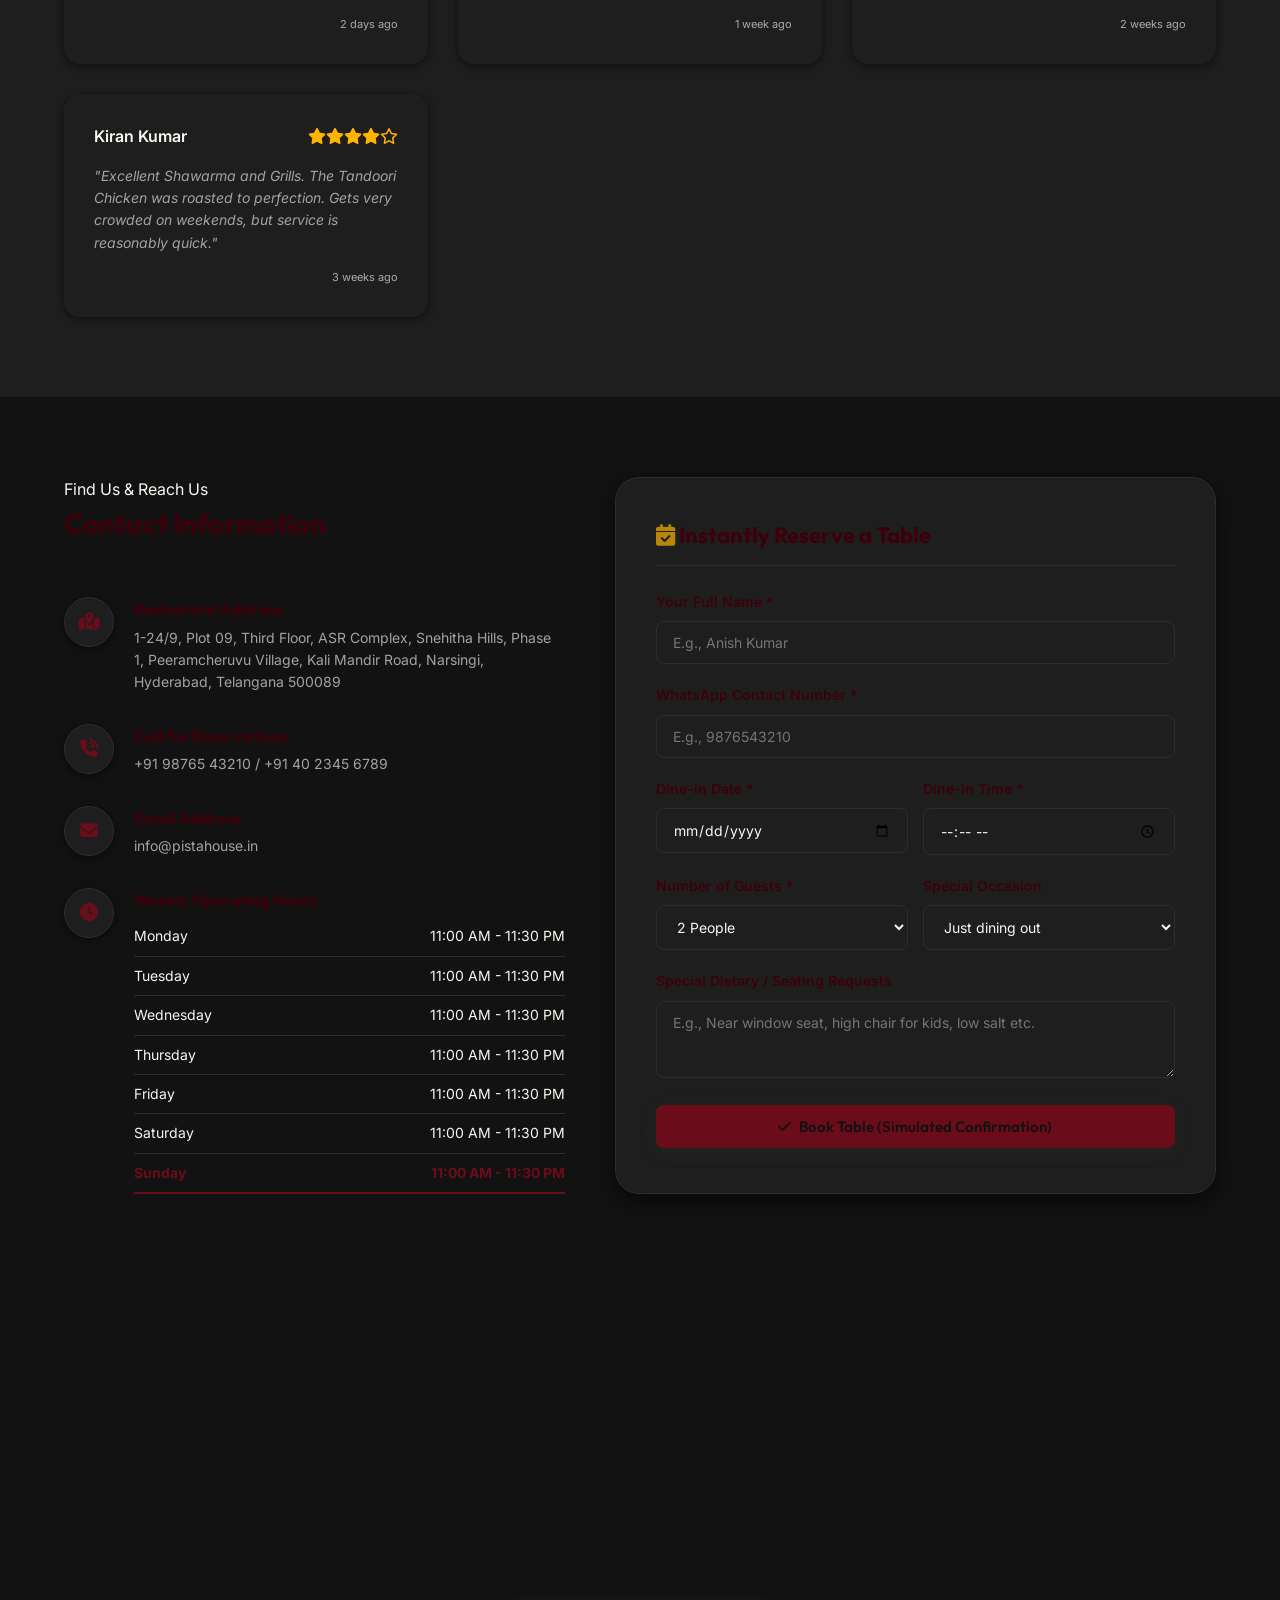
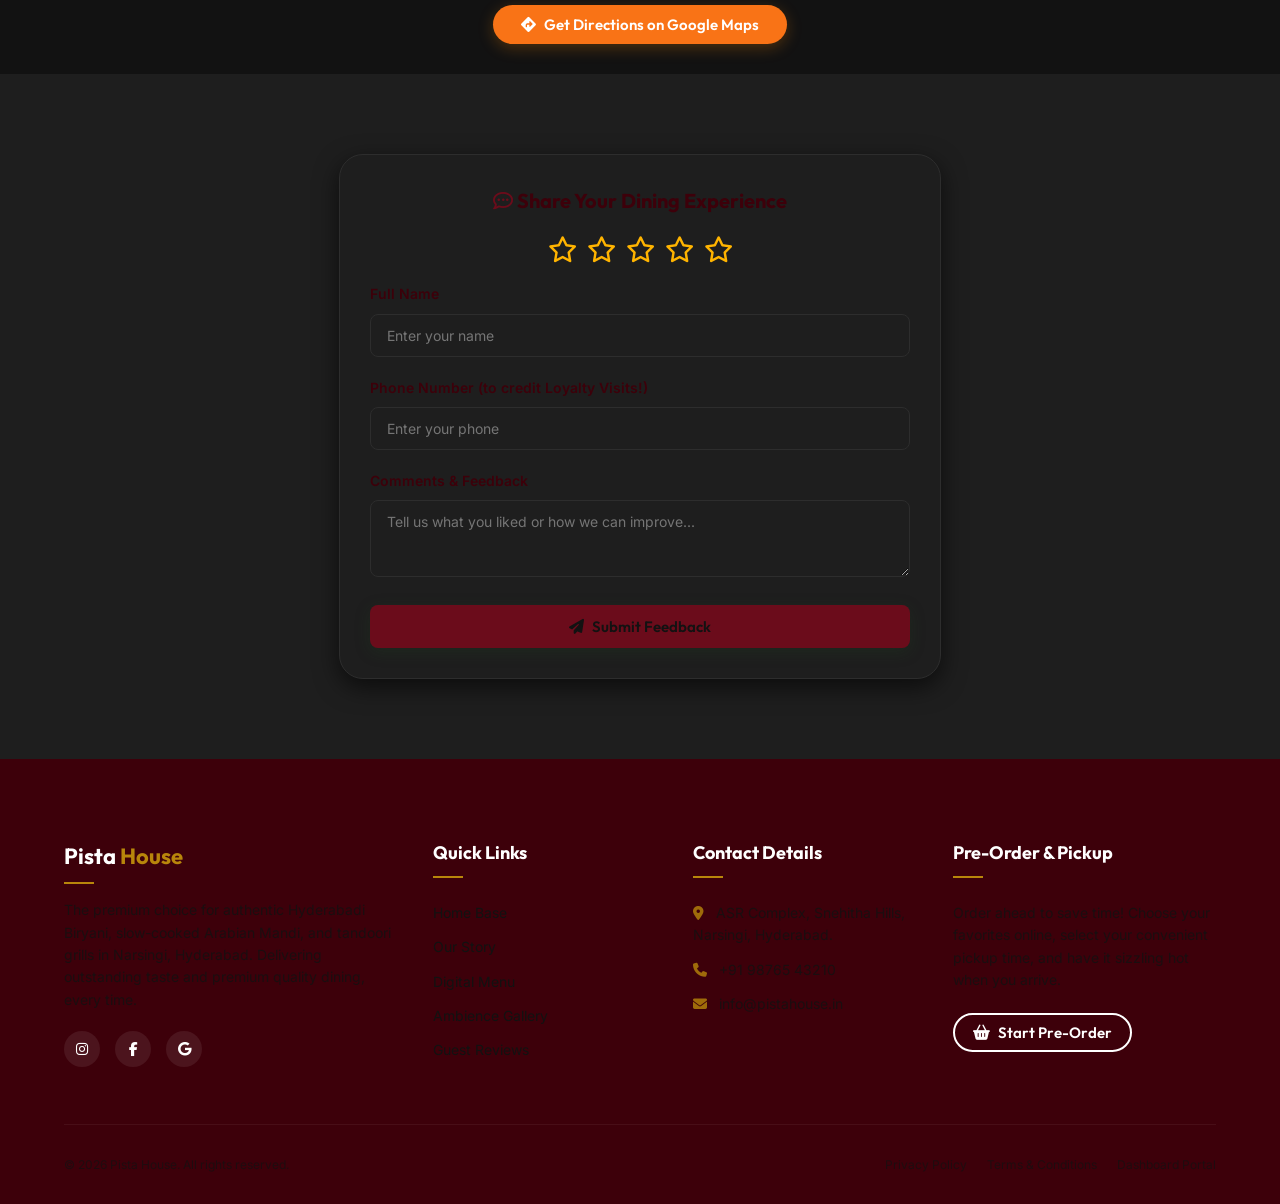
==== commit 510d57a4: "Rebrand restaurant website to Pista House with non-veg menu catalog, dark gold/maroon theme variable" ====
--- a/index.html
+++ b/index.html
@@ -5,14 +5,14 @@
   <meta name="viewport" content="width=device-width, initial-scale=1.0">
   
   <!-- SEO & Meta Tags -->
-  <title>Theth Masala - Multi-Cuisine Restaurant & Cafe in Gandipet, Hyderabad</title>
-  <meta name="description" content="Experience authentic multi-cuisine dining at Theth Masala, Gandipet, Hyderabad. Savor our signature kebabs, rich North Indian curries, Mughlai biryanis, and cafe favorites in a family atmosphere.">
-  <meta name="keywords" content="theth masala, restaurant gandipet, cafe kokapet, multi-cuisine hyderabad, best biryani, paneer butter masala, dining shankarpalli road">
+  <title>Pista House - Premium Arabian Mandi & Hyderabadi Biryani Restaurant in Hyderabad</title>
+  <meta name="description" content="Experience premium dining at Pista House, Hyderabad. Serving our legendary Hyderabadi Mutton Biryani, slow-cooked Arabian Mandi, delicious grills, and desserts in a premium family atmosphere.">
+  <meta name="keywords" content="pista house mandi, mutton mandi hyderabad, chicken biryani narsingi, haleem pista house, best non veg restaurant hyderabad">
   
   <!-- Open Graph / Facebook -->
   <meta property="og:type" content="business.business">
-  <meta property="og:title" content="Theth Masala | Casual Multi-Cuisine Restaurant & Cafe">
-  <meta property="og:description" content="Savor delicious North Indian curries, Mughlai biryanis, Chinese starters, and Continental cafe specialties at Shankarpalli Road, near Ocean Park, Gandipet, Hyderabad.">
+  <meta property="og:title" content="Pista House | Premium Arabian Mandi & Dum Biryani">
+  <meta property="og:description" content="Savor premium Hyderabadi mutton biryani, slow-cooked Arabian chicken mandi, and flame-grilled kebabs at Snehitha Hills, Narsingi, Hyderabad.">
   <meta property="og:image" content="images/hero-bg.jpg">
   
   <!-- Fonts & Icons -->
@@ -27,17 +27,17 @@
   {
     "@context": "https://schema.org",
     "@type": "FoodEstablishment",
-    "name": "Theth Masala Restaurant & Cafe",
+    "name": "Pista House",
     "image": "images/hero-bg.jpg",
     "logo": "images/logo.jpg",
-    "@id": "https://thethmasala.com",
-    "url": "https://thethmasala.com",
-    "telephone": "+919000330089",
+    "@id": "https://pistahouse-narsingi.com",
+    "url": "https://pistahouse-narsingi.com",
+    "telephone": "+919876543210",
     "priceRange": "₹₹",
-    "servesCuisine": "North Indian, Chinese, Mughlai, Continental, Italian",
+    "servesCuisine": "Arabian, Mandi, Hyderabadi Biryani, Mughlai, Chinese",
     "address": {
       "@type": "PostalAddress",
-      "streetAddress": "Survey No: 46/A, 47/A, Shankarpalli Road, Near Ocean Park, Kokapet, Gandipet",
+      "streetAddress": "1-24/9, Plot 09, Third Floor, ASR Complex, Snehitha Hills, Phase 1, Peeramcheruvu Village, Kali Mandir Road, Narsingi",
       "addressLocality": "Hyderabad",
       "addressRegion": "Telangana",
       "postalCode": "500089",
@@ -78,7 +78,7 @@
     <div class="container">
       <nav class="nav-container">
         <a href="#hero" class="logo">
-          Theth <span>Masala</span>
+          Pista <span>House</span>
         </a>
         <ul class="nav-links">
           <li><a href="#hero">Home</a></li>
@@ -100,21 +100,21 @@
       </nav>
     </div>
   </header>
-
+ 
   <!-- Dine-In Table Active Notification Banner -->
   <div id="dine-in-banner" style="display:none; background: linear-gradient(95deg, var(--primary), var(--primary-dark)); color: white; padding: 10px 20px; font-size: 13px; font-weight: 600; text-align: center; position: sticky; top: 75px; z-index: 998; box-shadow: var(--shadow-sm);">
     <i class="fa-solid fa-qrcode" style="color:var(--secondary); margin-right: 8px;"></i> Dine-In Mode Active: Serving directly to <strong>Table <span id="dine-in-table-number">0</span></strong>
   </div>
-
+ 
   <!-- Hero Banner -->
   <section id="hero" class="hero">
     <div class="container">
       <div class="hero-content">
-        <span class="tagline-premium">
-          <i class="fa-solid fa-leaf"></i> 100% Pure Vegetarian Harmony
+        <span class="tagline-premium" style="background: rgba(107, 12, 27, 0.2); border-color: var(--primary);">
+          <i class="fa-solid fa-pepper-hot" style="color:var(--accent);"></i> Premium Mandi & Biryani Destination
         </span>
-        <h1 id="hero-headline-text">Experience Premium <span>Multi-Cuisine Dining</span> in Hyderabad</h1>
-        <p>Welcome to Theth Masala Restaurant & Cafe, Gandipet's highly-rated culinary gem. Indulge in rich North Indian specialties, Mughlai biryanis, Chinese fusion delights, and mouth-watering café classics cooked by master chefs.</p>
+        <h1 id="hero-headline-text">Experience Premium <span>Mandi & Biryani</span> in Hyderabad</h1>
+        <p>Welcome to Pista House, Narsingi's highly-rated culinary gem. Indulge in our world-famous Hyderabadi Dum Biryani, slow-cooked Arabian Mandi platters, and hot flame-grilled kebabs cooked by master chefs.</p>
         
         <div class="hero-rating">
           <div class="stars">
@@ -124,14 +124,14 @@
             <i class="fa-solid fa-star"></i>
             <i class="fa-solid fa-star-half-stroke"></i>
           </div>
-          <span style="font-weight: 600;">4.2★</span>
-          <span style="opacity: 0.8; font-size: 13px;">(1,600+ Google Reviews)</span>
-        </div>
-
+          <span style="font-weight: 600;">4.6★</span>
+          <span style="opacity: 0.8; font-size: 13px;">(4,800+ Google Reviews)</span>
+        </div>
+ 
         <div style="margin-bottom: 25px; display: flex; align-items: center; gap: 10px;">
           <span id="time-status-badge" style="padding: 6px 14px; border-radius: 50px; font-weight: bold; font-size: 13px;">Checking Status...</span>
-          <span id="hero-hours-label-text" style="font-size: 13px; opacity: 0.8;">Hours: 12:00 PM - 12:00 AM</span>
-        </div>
+          <span id="hero-hours-label-text" style="font-size: 13px; opacity: 0.8;">Hours: 11:00 AM - 11:30 PM</span>
+        </div></div>
 
         <div class="hero-actions">
           <a href="#menu" class="btn btn-primary"><i class="fa-solid fa-utensils"></i> Explore Menu</a>
@@ -151,8 +151,8 @@
             <span class="sub">Our Legacy</span>
             <h2 style="font-size: 32px; margin-bottom: 15px;">A Tradition of Taste, Quality, and Family</h2>
           </span>
-          <p style="color: var(--text-muted); margin-bottom: 20px;">Theth Masala Restaurant & Cafe stands for gastronomic excellence and casual dining harmony. Nestled on Shankarpalli Road near Ocean Park in Gandipet, our mission is to offer premium quality meals that families, IT professionals, and students look forward to every day.</p>
-          <p style="color: var(--text-muted); margin-bottom: 30px;">We use only fresh, locally sourced farm produce, triple-purified water, and cold-pressed oils. Our kitchens strictly adhere to absolute hygiene standards, ensuring that every meal served is healthy, clean, and filled with taste.</p>
+          <p style="color: var(--text-muted); margin-bottom: 20px;">Pista House stands for gastronomic excellence, authentic Mughlai flavors, and premium Arabian dining. Nestled in Snehitha Hills, Narsingi, our mission is to offer the finest Biryani, Mandi, and grills that families, food lovers, and Hyderabadis look forward to every day.</p>
+          <p style="color: var(--text-muted); margin-bottom: 30px;">We use only premium quality meats, rich aromatic spices, and traditional wood-fire cooking methods. Our master chefs prepare fresh batches of mandi and dum biryani daily, ensuring that every plate is a celebration of flavor and quality.</p>
           
           <div class="about-features">
             <div class="about-feat-box">
@@ -169,7 +169,7 @@
         </div>
         
         <div>
-          <img src="images/hero-bg.jpg" alt="Dining Ambience" style="width: 100%; border-radius: var(--radius-lg); box-shadow: var(--shadow-lg); border: 5px solid white;">
+          <img src="images/hero-bg.jpg" alt="Dining Ambience" style="width: 100%; border-radius: var(--radius-lg); box-shadow: var(--shadow-lg); border: 5px solid var(--border-light);">
         </div>
       </div>
     </div>
@@ -254,7 +254,7 @@
     <div class="container" style="max-width: 800px;">
       <div class="section-header">
         <span class="sub">Rewards Program</span>
-        <h2>Theth Masala Loyalty Rewards</h2>
+        <h2>Pista House Loyalty Rewards</h2>
         <p style="font-size:14px; color: var(--text-muted); margin-top: 8px;">Every 10th Meal is completely FREE! Check your progress and claim rewards below.</p>
       </div>
 
@@ -306,7 +306,7 @@
       <div class="gallery-grid">
         <!-- Ambient Item 1 -->
         <div class="gallery-item" onclick="openLightbox('https://images.unsplash.com/photo-1517248135467-4c7edcad34c4?auto=format&fit=crop&w=800&q=80', 'Fine Dining Ambiance')">
-          <img src="https://images.unsplash.com/photo-1517248135467-4c7edcad34c4?auto=format&fit=crop&w=800&q=80" alt="Theth Masala Ambiance" loading="lazy">
+          <img src="https://images.unsplash.com/photo-1517248135467-4c7edcad34c4?auto=format&fit=crop&w=800&q=80" alt="Pista House Ambiance" loading="lazy">
           <div class="gallery-overlay">
             <i class="fa-solid fa-search-plus" style="font-size:24px; margin-bottom:8px;"></i>
             <h4>Dine-In Area</h4>
@@ -382,10 +382,10 @@
           </div>
 
           <div class="info-item">
-            <div class="info-icon"><i class="fa-solid fa-map-marker-alt"></i></div>
+            <div class="info-icon"><i class="fa-solid fa-map-location-dot"></i></div>
             <div class="info-details">
               <h4>Restaurant Address</h4>
-              <p>Survey No: 46/A, 47/A, Shankarpalli Road, Near Ocean Park, Gandipet Mandal, Hyderabad, Telangana 500075</p>
+              <p>1-24/9, Plot 09, Third Floor, ASR Complex, Snehitha Hills, Phase 1, Peeramcheruvu Village, Kali Mandir Road, Narsingi, Hyderabad, Telangana 500089</p>
             </div>
           </div>
 
@@ -393,7 +393,7 @@
             <div class="info-icon"><i class="fa-solid fa-phone-volume"></i></div>
             <div class="info-details">
               <h4>Call for Reservations</h4>
-              <p>+91 90003 30089</p>
+              <p>+91 98765 43210 / +91 40 2345 6789</p>
             </div>
           </div>
 
@@ -401,7 +401,7 @@
             <div class="info-icon"><i class="fa-solid fa-envelope"></i></div>
             <div class="info-details">
               <h4>Email Address</h4>
-              <p>info@thethmasala.com</p>
+              <p>info@pistahouse.in</p>
             </div>
           </div>
 
@@ -411,13 +411,13 @@
             <div class="info-details" style="width: 100%;">
               <h4>Weekly Operating Hours</h4>
               <ul class="hours-list" id="hours-list-view">
-                <li data-day="1">Monday <span>12:00 PM - 12:00 AM</span></li>
-                <li data-day="2">Tuesday <span>12:00 PM - 12:00 AM</span></li>
-                <li data-day="3">Wednesday <span>12:00 PM - 12:00 AM</span></li>
-                <li data-day="4">Thursday <span>12:00 PM - 12:00 AM</span></li>
-                <li data-day="5">Friday <span>12:00 PM - 12:00 AM</span></li>
-                <li data-day="6">Saturday <span>12:00 PM - 12:00 AM</span></li>
-                <li data-day="0">Sunday <span>12:00 PM - 12:00 AM</span></li>
+                <li data-day="1">Monday <span>11:00 AM - 11:30 PM</span></li>
+                <li data-day="2">Tuesday <span>11:00 AM - 11:30 PM</span></li>
+                <li data-day="3">Wednesday <span>11:00 AM - 11:30 PM</span></li>
+                <li data-day="4">Thursday <span>11:00 AM - 11:30 PM</span></li>
+                <li data-day="5">Friday <span>11:00 AM - 11:30 PM</span></li>
+                <li data-day="6">Saturday <span>11:00 AM - 11:30 PM</span></li>
+                <li data-day="0">Sunday <span>11:00 AM - 11:30 PM</span></li>
               </ul>
             </div>
           </div>
@@ -480,8 +480,8 @@
   <!-- Google Maps Section -->
   <section class="map-section">
     <!-- Static Google Map Iframe centered at Peeramcheruvu, Narsingi area -->
-    <iframe src="https://www.google.com/maps/embed?pb=!1m18!1m12!1m3!1d3807.502094220792!2d78.3183563751636!3d17.38923058350178!2m3!1f0!2f0!3f0!3m2!1i1024!2i768!4f13.1!3m3!1m2!1s0x3bcb9542a208535b%3A0x633190869a84a62c!2sOcean%20Park!5e0!3m2!1sen!2sin!4v1715000000000!5m2!1sen!2sin" allowfullscreen="" loading="lazy"></iframe>
-    <a href="https://maps.google.com/?q=Theth+Masala+Gandipet+Hyderabad" target="_blank" class="btn btn-accent map-overlay-btn"><i class="fa-solid fa-diamond-turn-right"></i> Get Directions on Google Maps</a>
+    <iframe src="https://www.google.com/maps/embed?pb=!1m18!1m12!1m3!1d3808.2045558914614!2d78.3547285!3d17.3827471!2m3!1f0!2f0!3f0!3m2!1i1024!2i768!4f13.1!3m3!1m2!1s0x3bcb95cf65d4b8df%3A0xe546d1bf035775f0!2sSnehitha%20Hills%2C%20Peeramcheruvu%2C%20Hyderabad%2C%20Telangana%20500089!5e0!3m2!1sen!2sin!4v1688583492576!5m2!1sen!2sin" allowfullscreen="" loading="lazy"></iframe>
+    <a href="https://maps.google.com/?q=Pista+House+Narsingi+Hyderabad" target="_blank" class="btn btn-accent map-overlay-btn"><i class="fa-solid fa-diamond-turn-right"></i> Get Directions on Google Maps</a>
   </section>
 
   <!-- Customer Feedback & Rating Form -->
@@ -655,7 +655,7 @@
   <!-- Bottom Floating FAB Container -->
   <div class="floating-container">
     <div class="fab fab-whatsapp" id="fab-wa" title="Dine-in / Catering Booking"><i class="fa-brands fa-whatsapp"></i></div>
-    <a href="tel:+919000330089" class="fab fab-call" title="Click to Call"><i class="fa-solid fa-phone"></i></a>
+    <a href="tel:+919876543210" class="fab fab-call" title="Click to Call"><i class="fa-solid fa-phone"></i></a>
     <div class="fab fab-top" id="fab-scroll-top" title="Scroll to Top"><i class="fa-solid fa-chevron-up"></i></div>
   </div>
 
@@ -665,12 +665,12 @@
       <div class="footer-grid">
         <!-- Logo & Story -->
         <div class="footer-col">
-          <h3 style="font-size:22px; color:white; margin-bottom:15px;">Theth <span style="color:var(--secondary);">Masala</span></h3>
-          <p>The premium choice for multi-cuisine casual dining in Gandipet, Hyderabad. Delivering outstanding taste and hygiene, every time.</p>
+          <h3 style="font-size:22px; color:white; margin-bottom:15px;">Pista <span style="color:var(--secondary);">House</span></h3>
+          <p>The premium choice for authentic Hyderabadi Biryani, slow-cooked Arabian Mandi, and tandoori grills in Narsingi, Hyderabad. Delivering outstanding taste and premium quality dining, every time.</p>
           <div class="social-links">
-            <a href="https://instagram.com/thethmasalagandipet" target="_blank" class="social-icon"><i class="fa-brands fa-instagram"></i></a>
-            <a href="https://facebook.com/thethmasalagandipet" target="_blank" class="social-icon"><i class="fa-brands fa-facebook-f"></i></a>
-            <a href="https://maps.google.com/?q=Theth+Masala+Gandipet+Hyderabad" target="_blank" class="social-icon"><i class="fa-brands fa-google"></i></a>
+            <a href="https://instagram.com/pistahousehyd" target="_blank" class="social-icon"><i class="fa-brands fa-instagram"></i></a>
+            <a href="https://facebook.com/pistahousehyd" target="_blank" class="social-icon"><i class="fa-brands fa-facebook-f"></i></a>
+            <a href="https://g.page/pistahouse-narsingi" target="_blank" class="social-icon"><i class="fa-brands fa-google"></i></a>
           </div>
         </div>
 
@@ -689,9 +689,9 @@
         <!-- Contact details -->
         <div class="footer-col">
           <h3>Contact Details</h3>
-          <p><i class="fa-solid fa-map-marker-alt" style="color: var(--secondary); margin-right: 8px;"></i> Survey No: 46/A, 47/A, Shankarpalli Road, Gandipet, Hyderabad.</p>
-          <p><i class="fa-solid fa-phone" style="color: var(--secondary); margin-right: 8px;"></i> +91 90003 30089</p>
-          <p><i class="fa-solid fa-envelope" style="color: var(--secondary); margin-right: 8px;"></i> info@thethmasala.com</p>
+          <p><i class="fa-solid fa-map-marker-alt" style="color: var(--secondary); margin-right: 8px;"></i> ASR Complex, Snehitha Hills, Narsingi, Hyderabad.</p>
+          <p><i class="fa-solid fa-phone" style="color: var(--secondary); margin-right: 8px;"></i> +91 98765 43210</p>
+          <p><i class="fa-solid fa-envelope" style="color: var(--secondary); margin-right: 8px;"></i> info@pistahouse.in</p>
         </div>
 
         <!-- Pre-order notice / CTA -->
@@ -703,7 +703,7 @@
       </div>
 
       <div class="footer-bottom">
-        <p>&copy; 2026 Theth Masala. All rights reserved.</p>
+        <p>&copy; 2026 Pista House. All rights reserved.</p>
         <div style="display:flex; gap:20px;">
           <a href="#">Privacy Policy</a>
           <a href="#">Terms & Conditions</a>
--- a/css/style.css
+++ b/css/style.css
@@ -1,22 +1,22 @@
-/* Theth Masala - Premium CSS Design System */
+/* Pista House - Premium Arabian & Hyderabadi Theme Design System */
 
 :root {
   /* Colors */
-  --primary: #1e4620;
-  --primary-light: #2d6a4f;
-  --primary-dark: #122c14;
-  --secondary: #b8860b;
-  --secondary-light: #d4af37;
-  --accent: #ff8c00;
-  --bg-cream: #faf6f0;
-  --bg-white: #ffffff;
-  --text-dark: #2c312e;
-  --text-muted: #5a625e;
-  --border-light: #e6dfd5;
-  --shadow-sm: 0 2px 8px rgba(0,0,0,0.05);
-  --shadow-md: 0 8px 24px rgba(30,70,32,0.08);
-  --shadow-lg: 0 16px 40px rgba(30,70,32,0.15);
-  --glass: rgba(255, 255, 255, 0.85);
+  --primary: #6b0c1b;         /* Deep Maroon */
+  --primary-light: #a21a2c;   /* Crimson Red */
+  --primary-dark: #3d000a;    /* Dark Velvet Maroon */
+  --secondary: #b8860b;       /* Gold */
+  --secondary-light: #d4af37; /* Light Gold */
+  --accent: #f97316;          /* Warm Orange / Amber */
+  --bg-cream: #121212;        /* Dark Velvet Black */
+  --bg-white: #1e1e1e;        /* Dark Charcoal */
+  --text-dark: #faf6f0;       /* Soft Off-White Text */
+  --text-muted: #a3a3a3;      /* Silver Grey */
+  --border-light: #2d2d2d;    /* Dark Border */
+  --shadow-sm: 0 2px 8px rgba(0,0,0,0.5);
+  --shadow-md: 0 8px 24px rgba(0,0,0,0.6);
+  --shadow-lg: 0 16px 40px rgba(0,0,0,0.8);
+  --glass: rgba(30, 30, 30, 0.85);
 
   /* Fonts */
   --font-heading: 'Outfit', sans-serif;
@@ -181,6 +181,28 @@
   width: 8px;
   height: 8px;
   background-color: #2d6a4f;
+  border-radius: 50%;
+}
+
+/* Non-Veg Icon */
+.nonveg-badge {
+  display: inline-flex;
+  align-items: center;
+  justify-content: center;
+  width: 16px;
+  height: 16px;
+  border: 1px solid #dc2626;
+  border-radius: 3px;
+  padding: 2px;
+  background: white;
+}
+
+.nonveg-badge::after {
+  content: '';
+  display: block;
+  width: 8px;
+  height: 8px;
+  background-color: #dc2626;
   border-radius: 50%;
 }
 
@@ -379,6 +401,7 @@
   font-size: 15px;
   outline: none;
   background-color: var(--bg-white);
+  color: var(--text-dark);
   box-shadow: var(--shadow-sm);
   transition: var(--transition);
 }
@@ -843,6 +866,8 @@
   padding: 12px 16px;
   border-radius: var(--radius-sm);
   border: 1px solid var(--border-light);
+  background-color: var(--bg-white);
+  color: var(--text-dark);
   outline: none;
   font-size: 14px;
   transition: var(--transition);
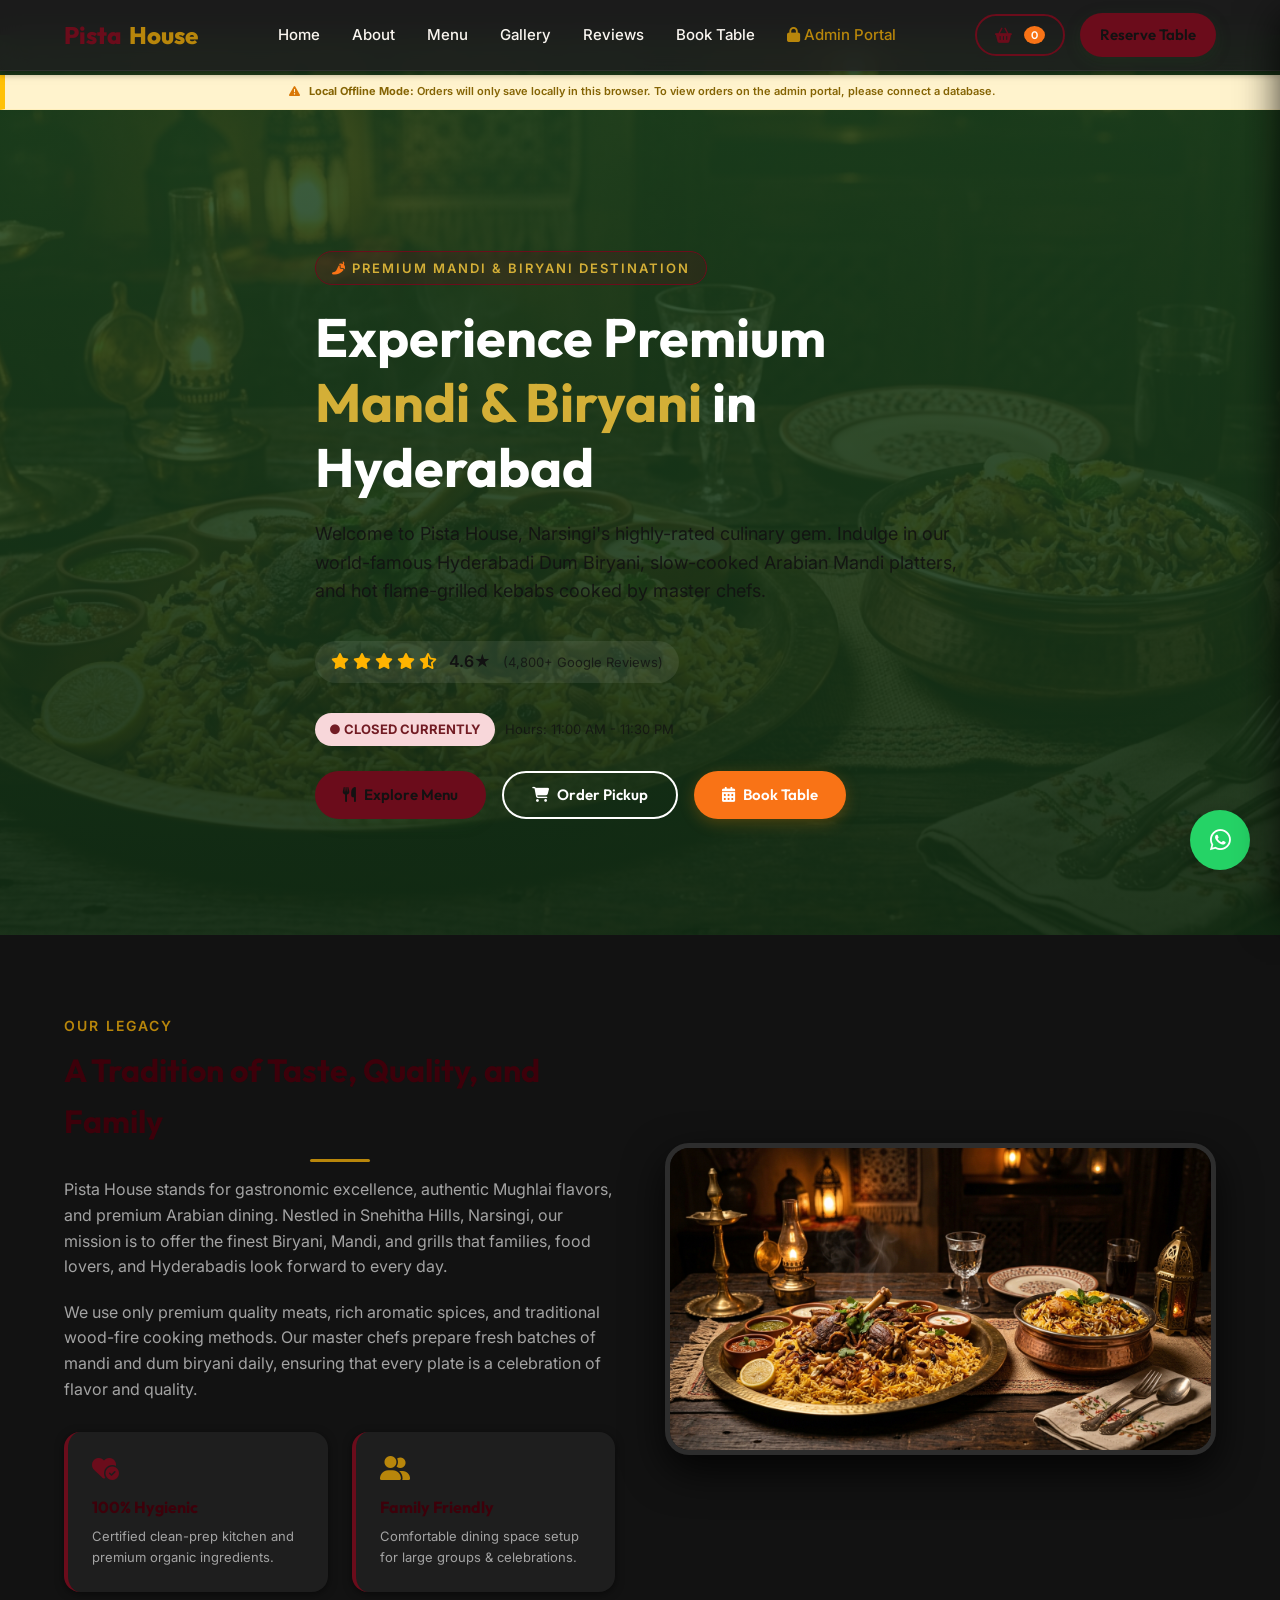
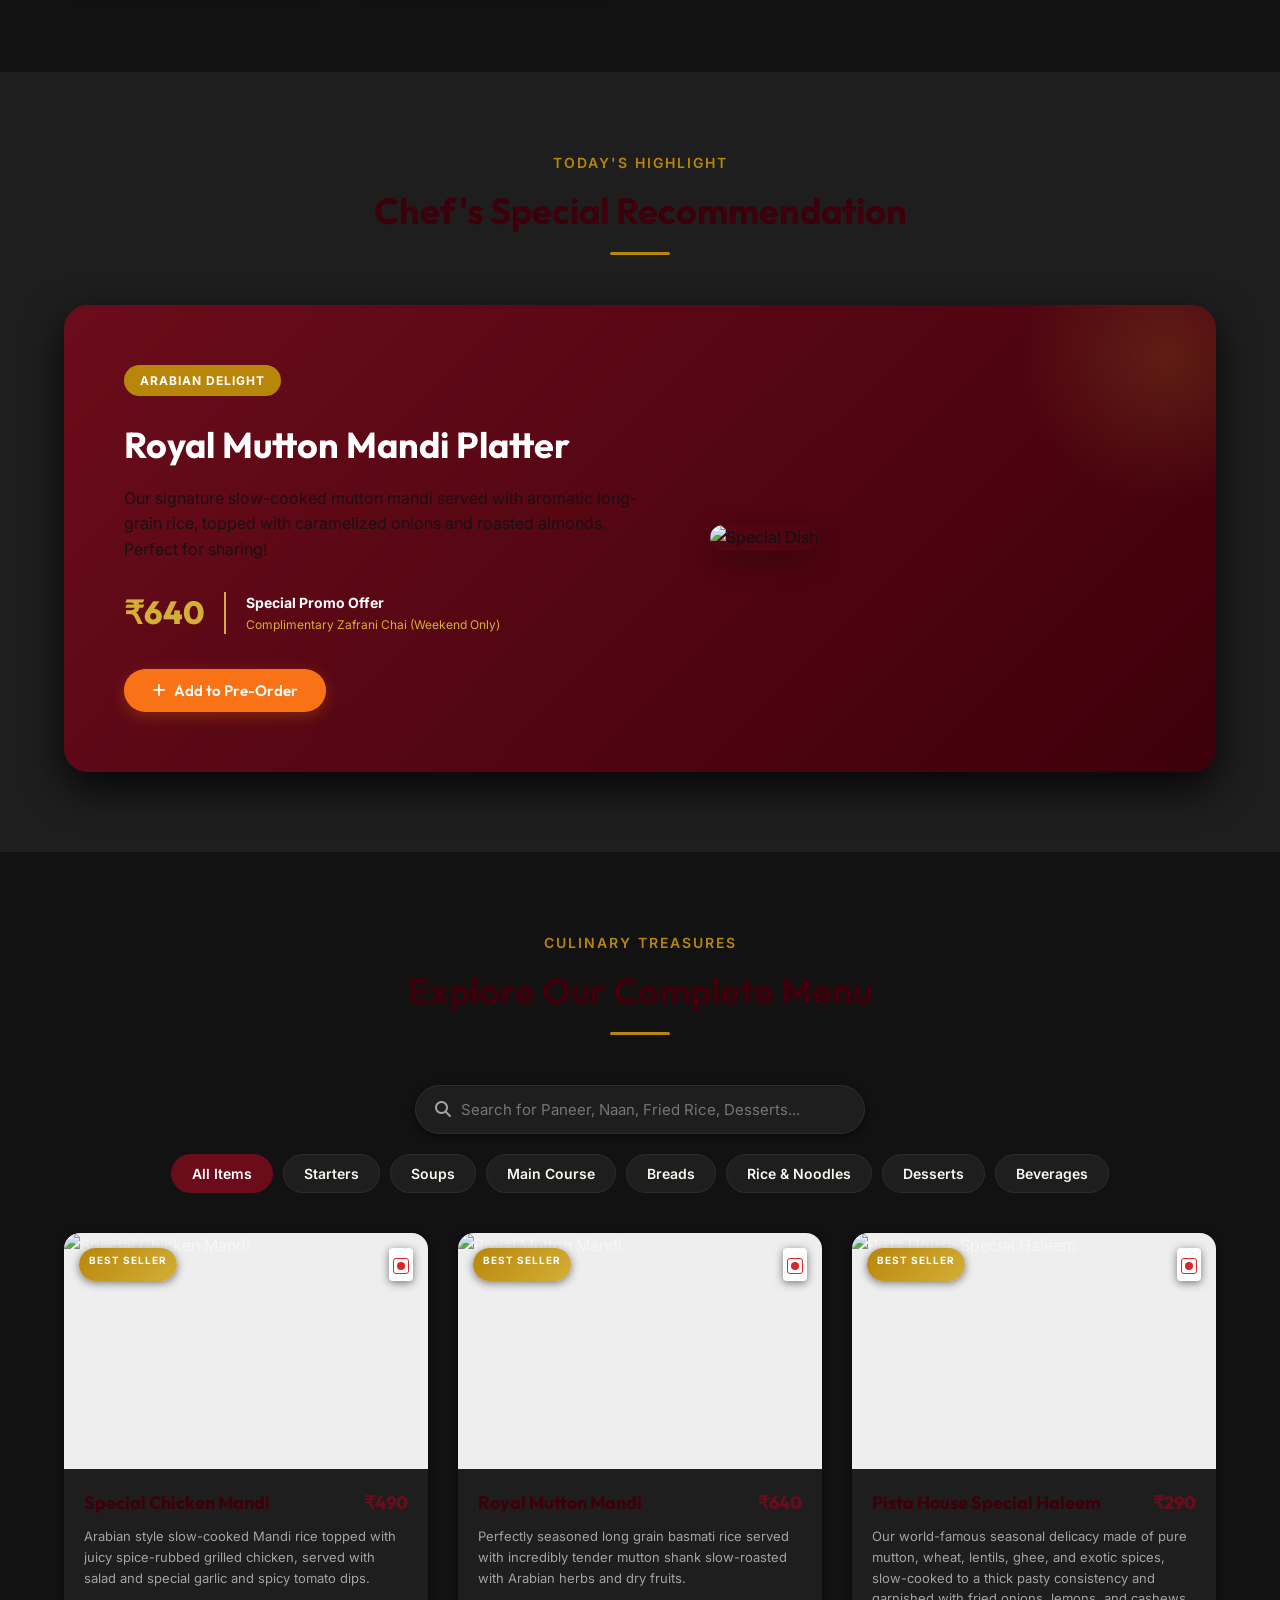
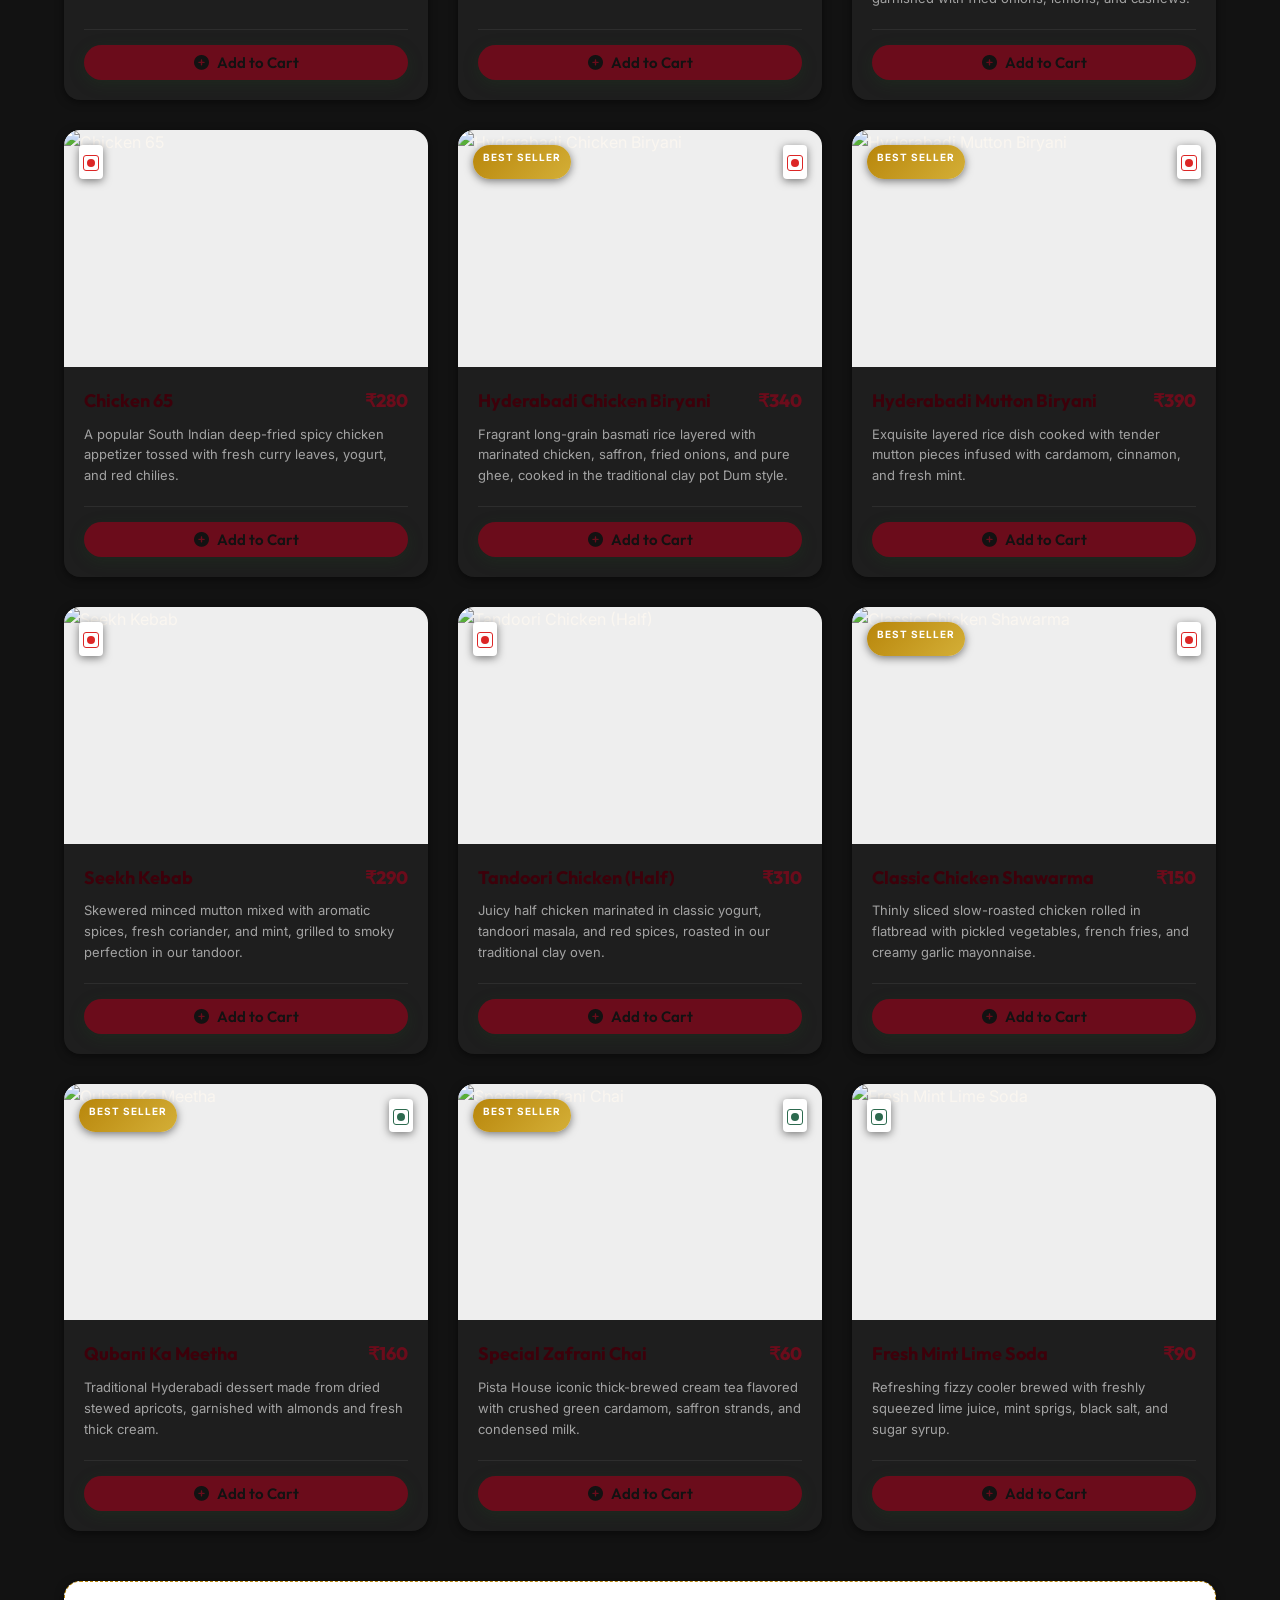
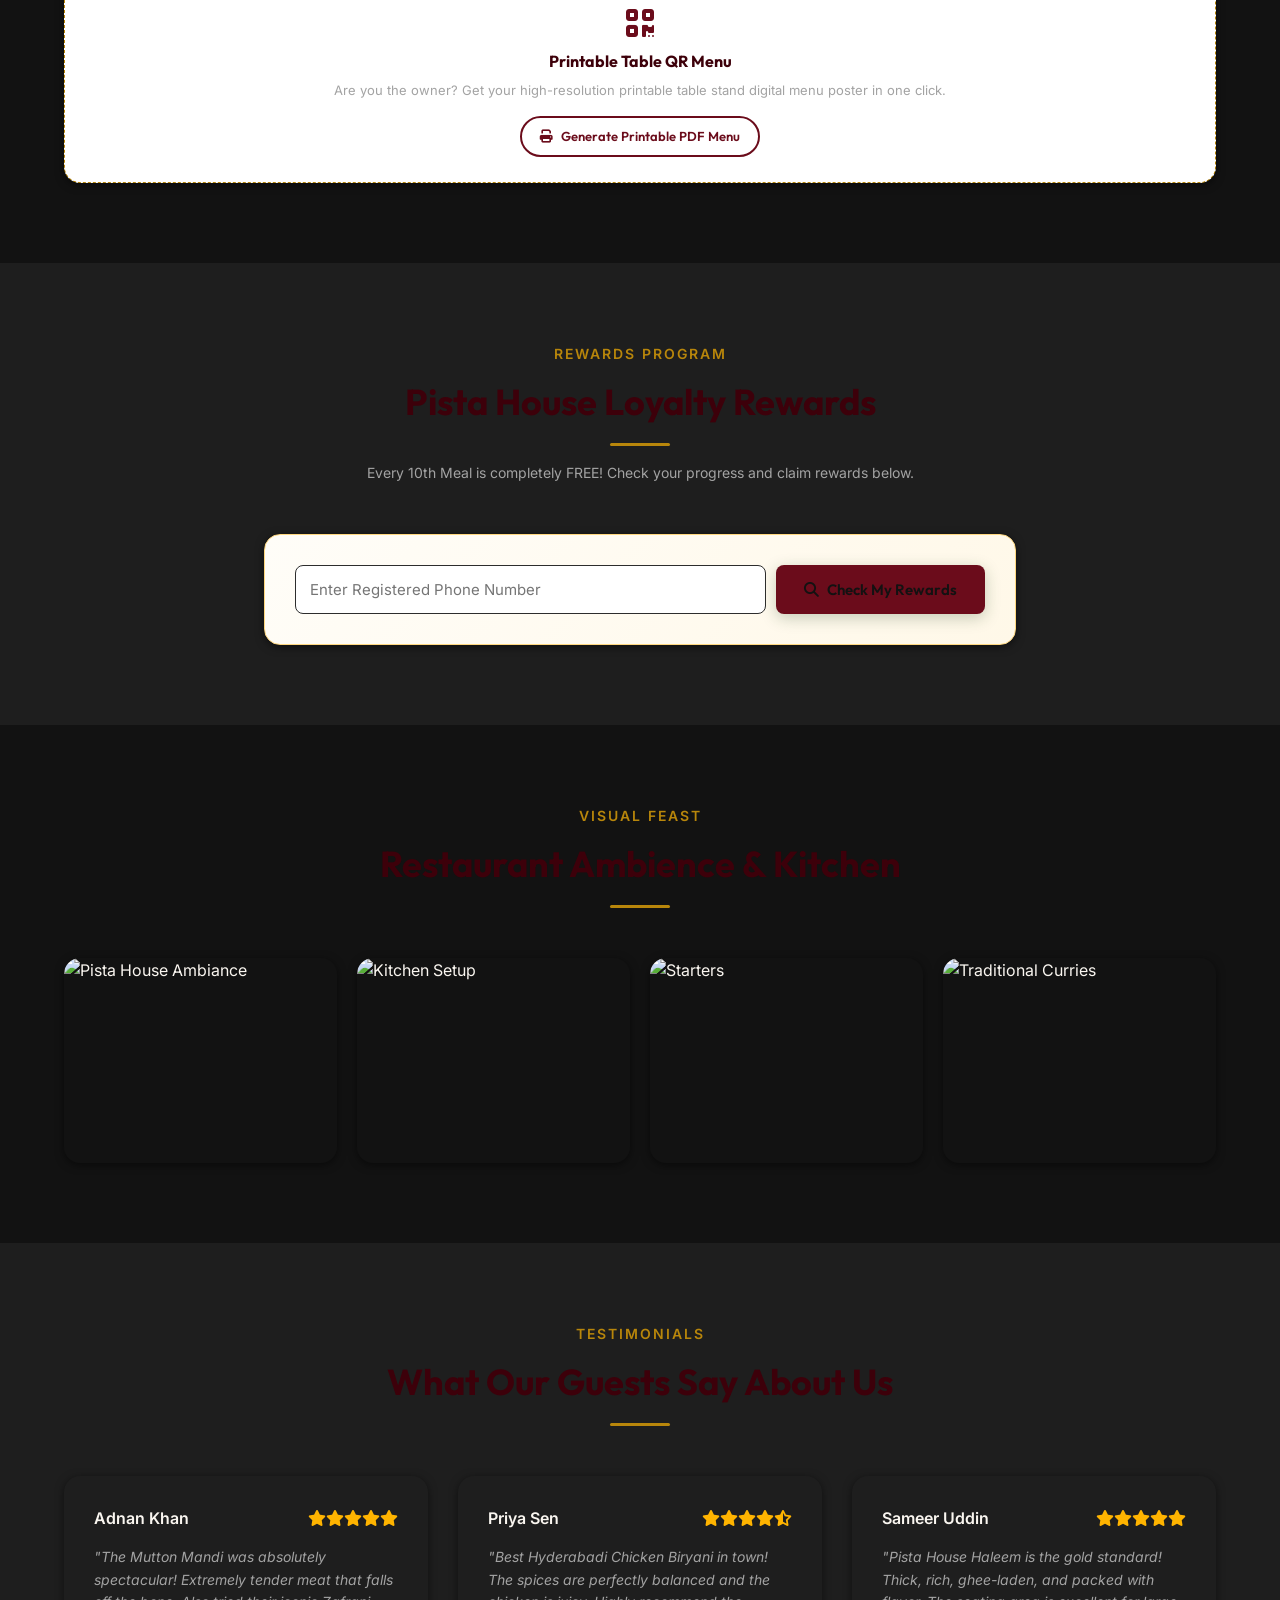
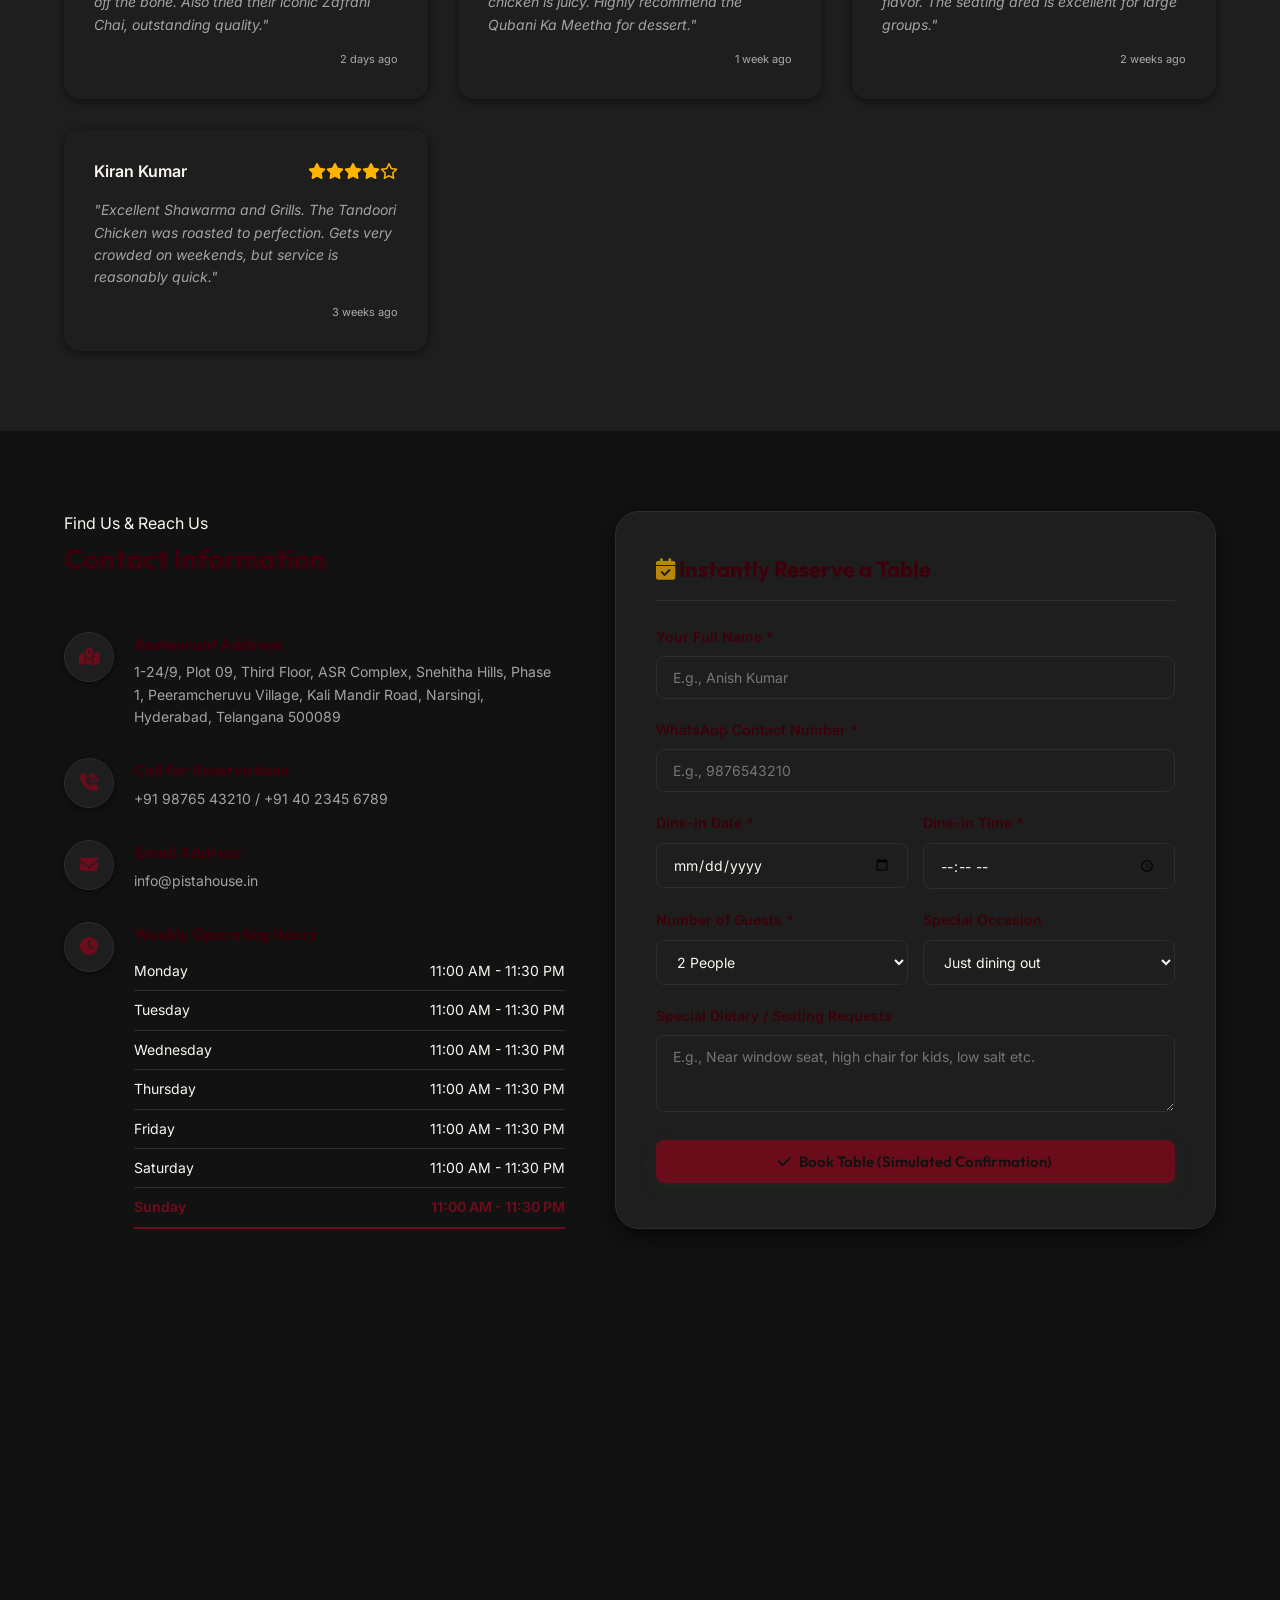
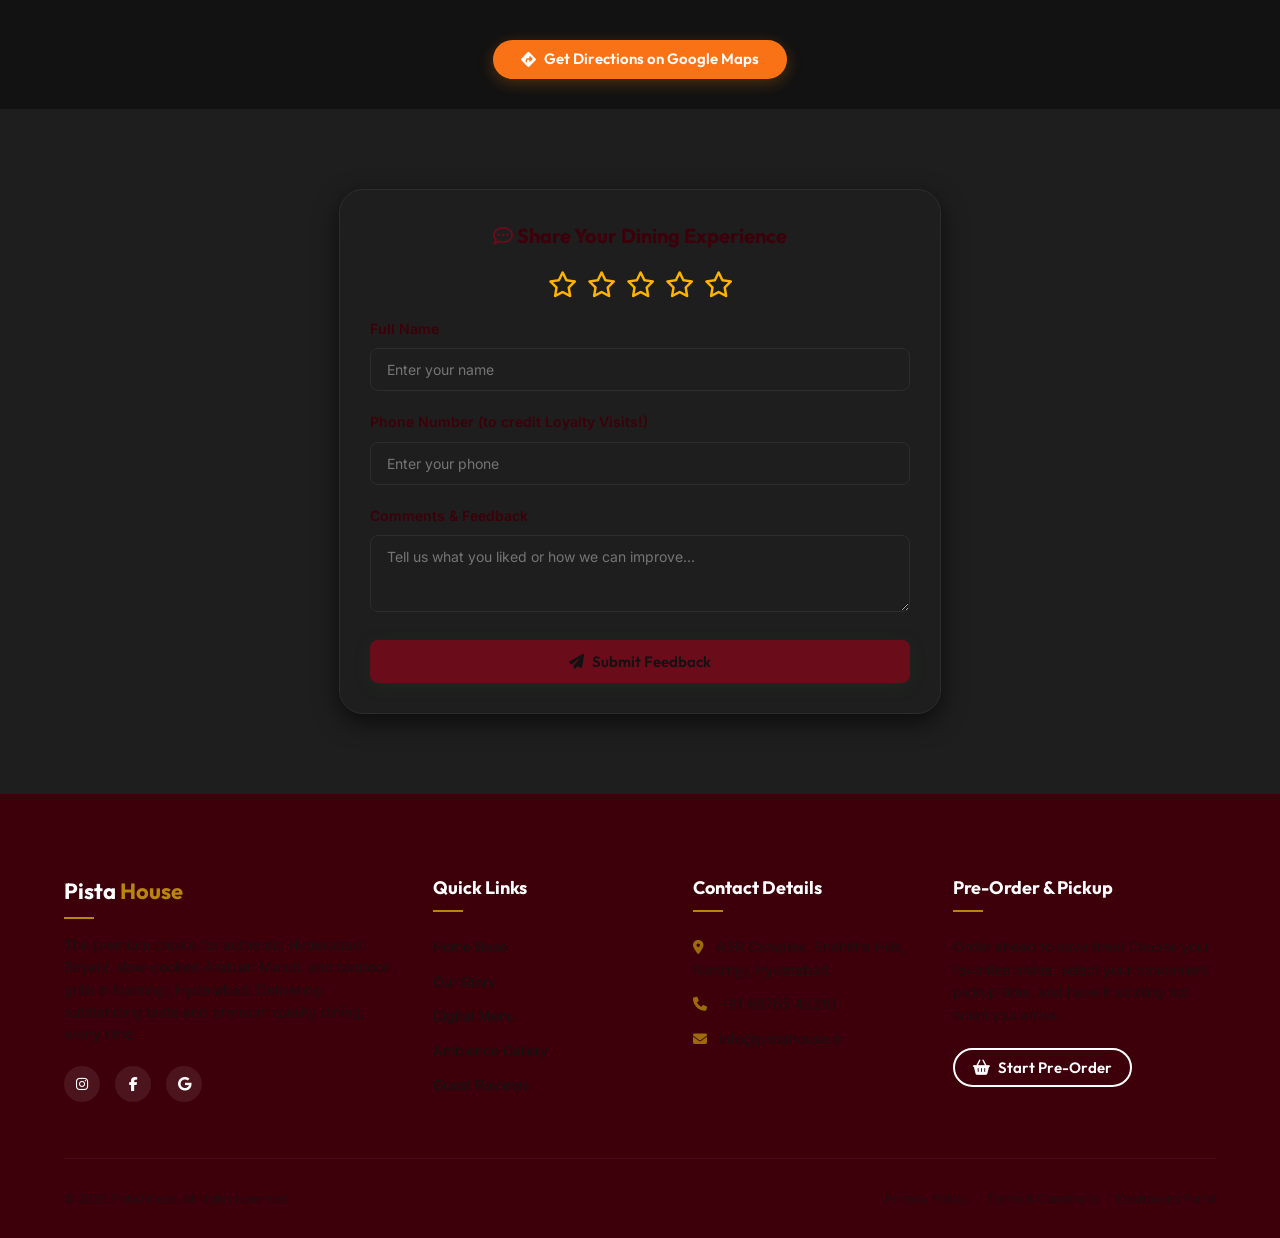
==== commit 027d2e3e: "Implement case-safe database column mapping and local offline connection warning banners" ====
--- a/index.html
+++ b/index.html
@@ -105,6 +105,11 @@
   <div id="dine-in-banner" style="display:none; background: linear-gradient(95deg, var(--primary), var(--primary-dark)); color: white; padding: 10px 20px; font-size: 13px; font-weight: 600; text-align: center; position: sticky; top: 75px; z-index: 998; box-shadow: var(--shadow-sm);">
     <i class="fa-solid fa-qrcode" style="color:var(--secondary); margin-right: 8px;"></i> Dine-In Mode Active: Serving directly to <strong>Table <span id="dine-in-table-number">0</span></strong>
   </div>
+
+  <!-- Supabase Offline Mode Notice (Subtle) -->
+  <div id="local-mode-notice" style="display:none; background: #fff3cd; color: #856404; padding: 8px 15px; font-size: 11px; font-weight: 600; text-align: center; border-bottom: 1px solid #ffeeba; position: sticky; top: 75px; z-index: 997; border-left: 5px solid #ffc107;">
+    <i class="fa-solid fa-triangle-exclamation" style="margin-right: 6px; color:#d97706;"></i> <strong>Local Offline Mode:</strong> Orders will only save locally in this browser. To view orders on the admin portal, please connect a database.
+  </div>
  
   <!-- Hero Banner -->
   <section id="hero" class="hero">
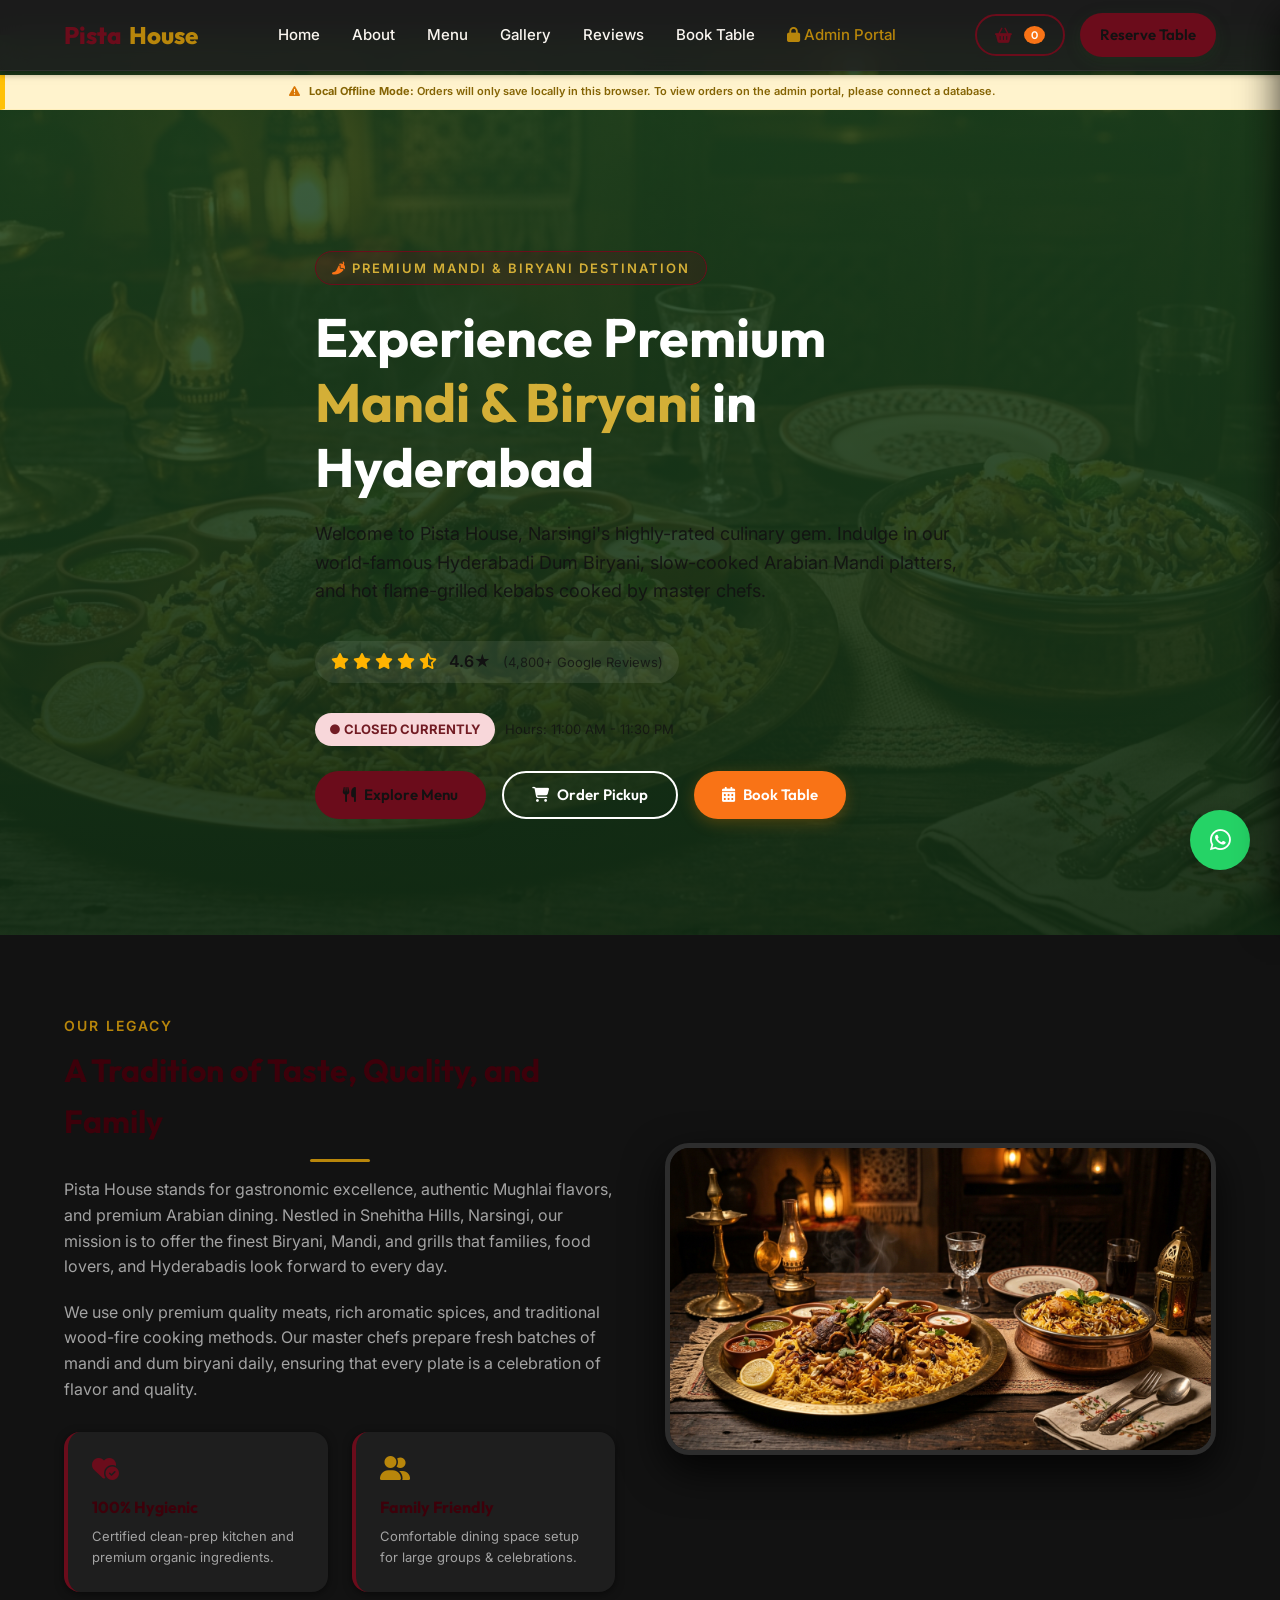
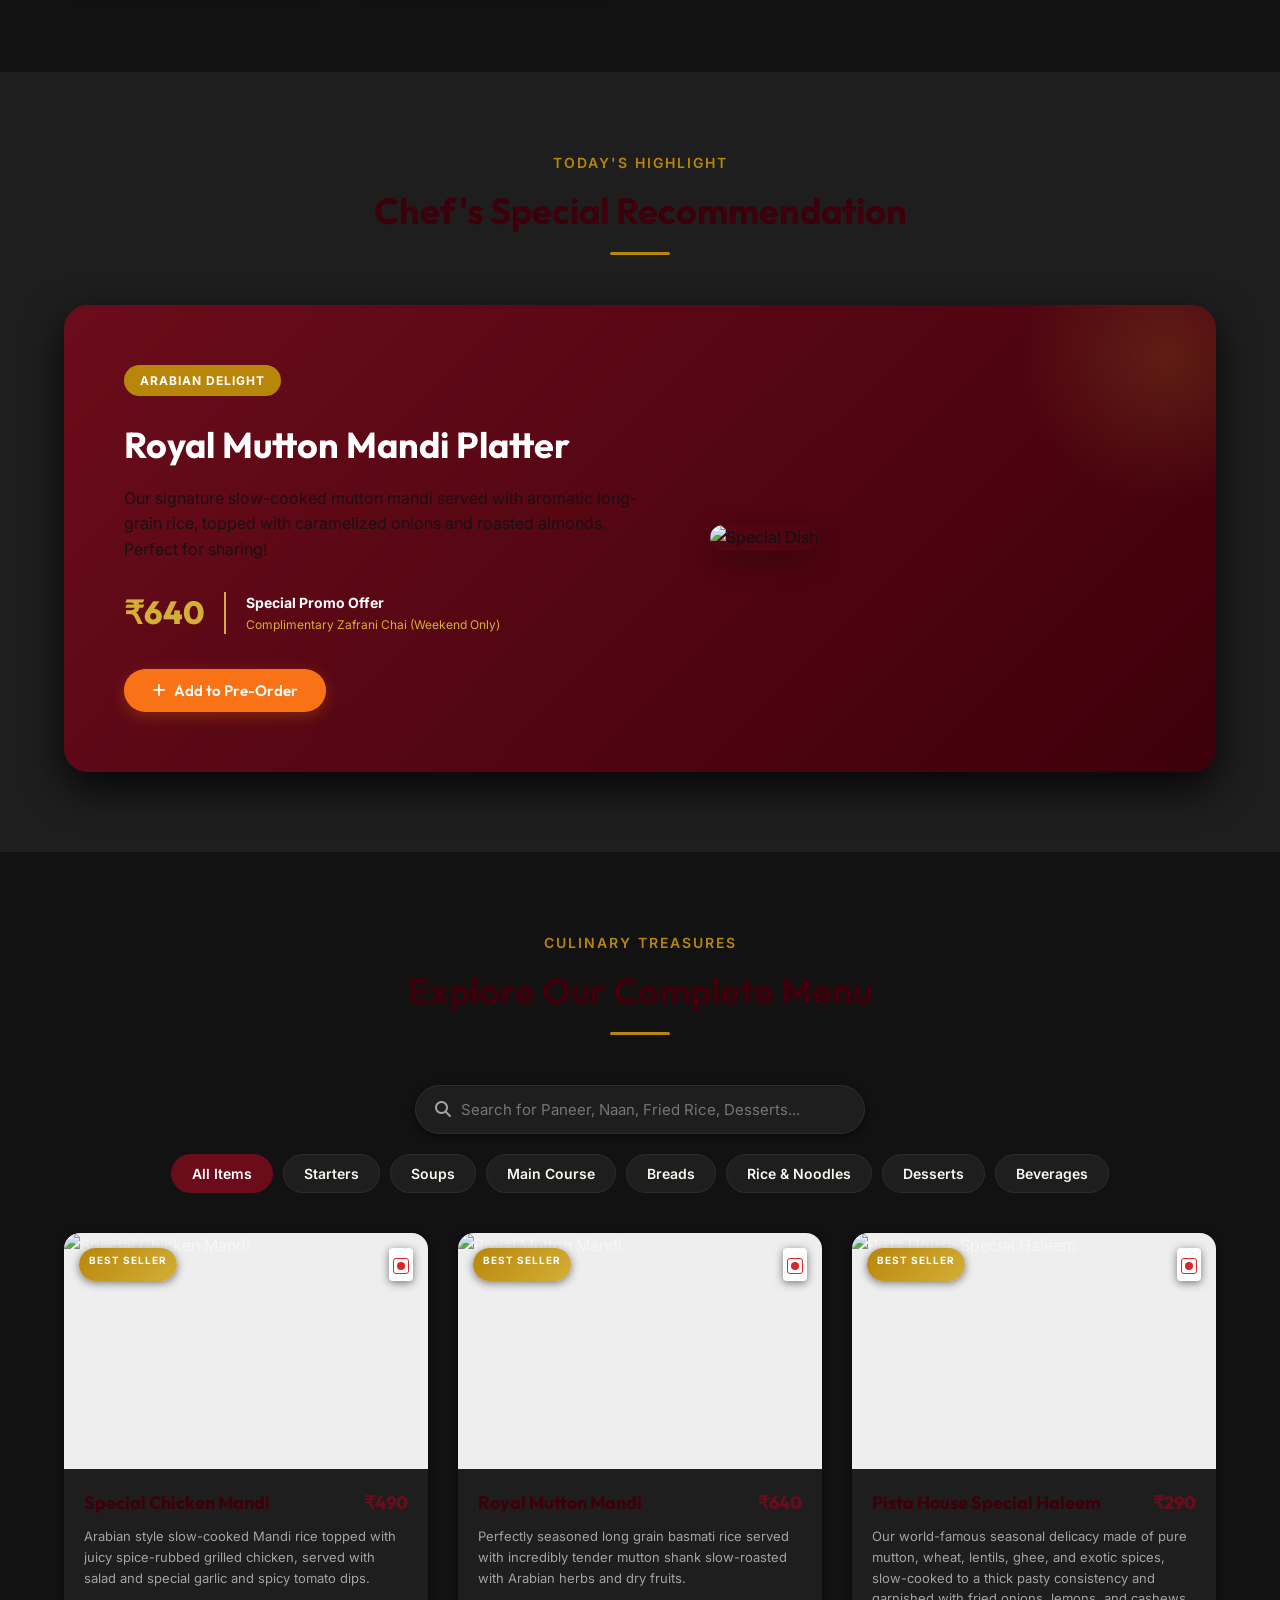
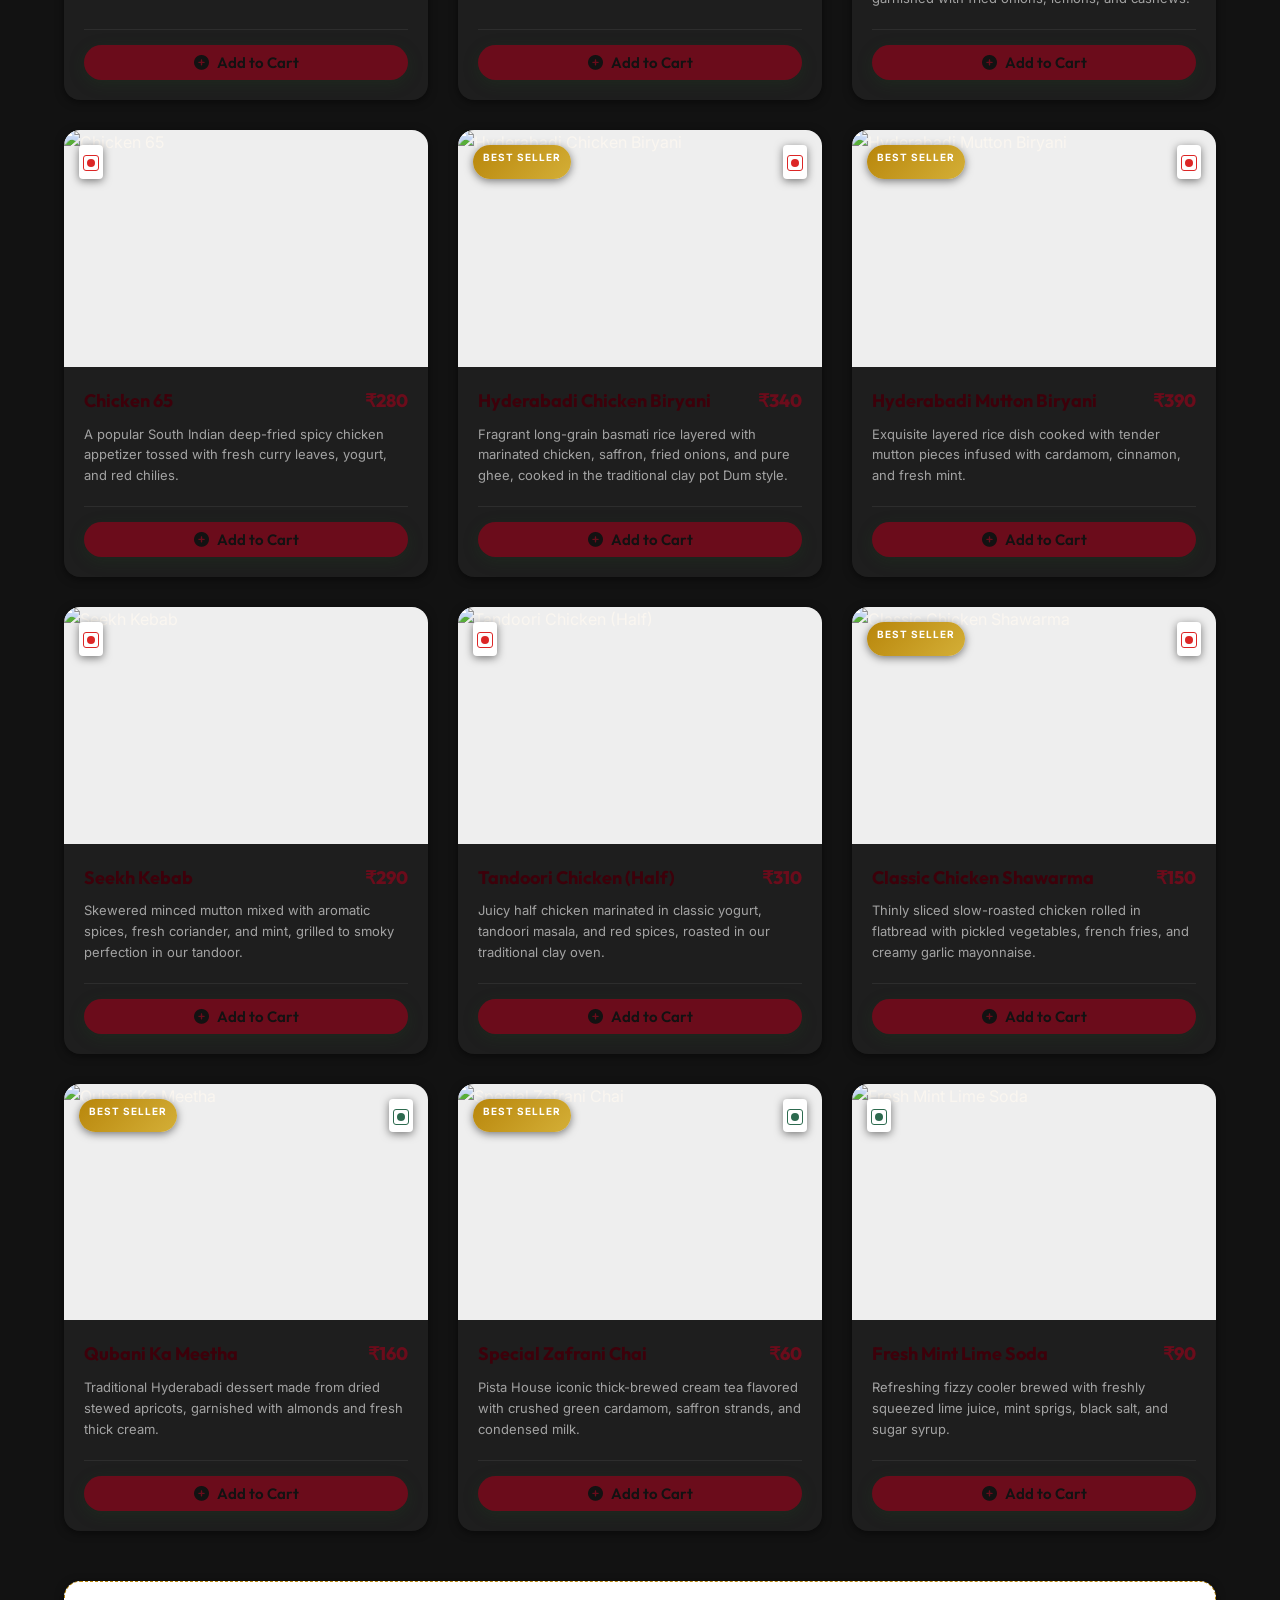
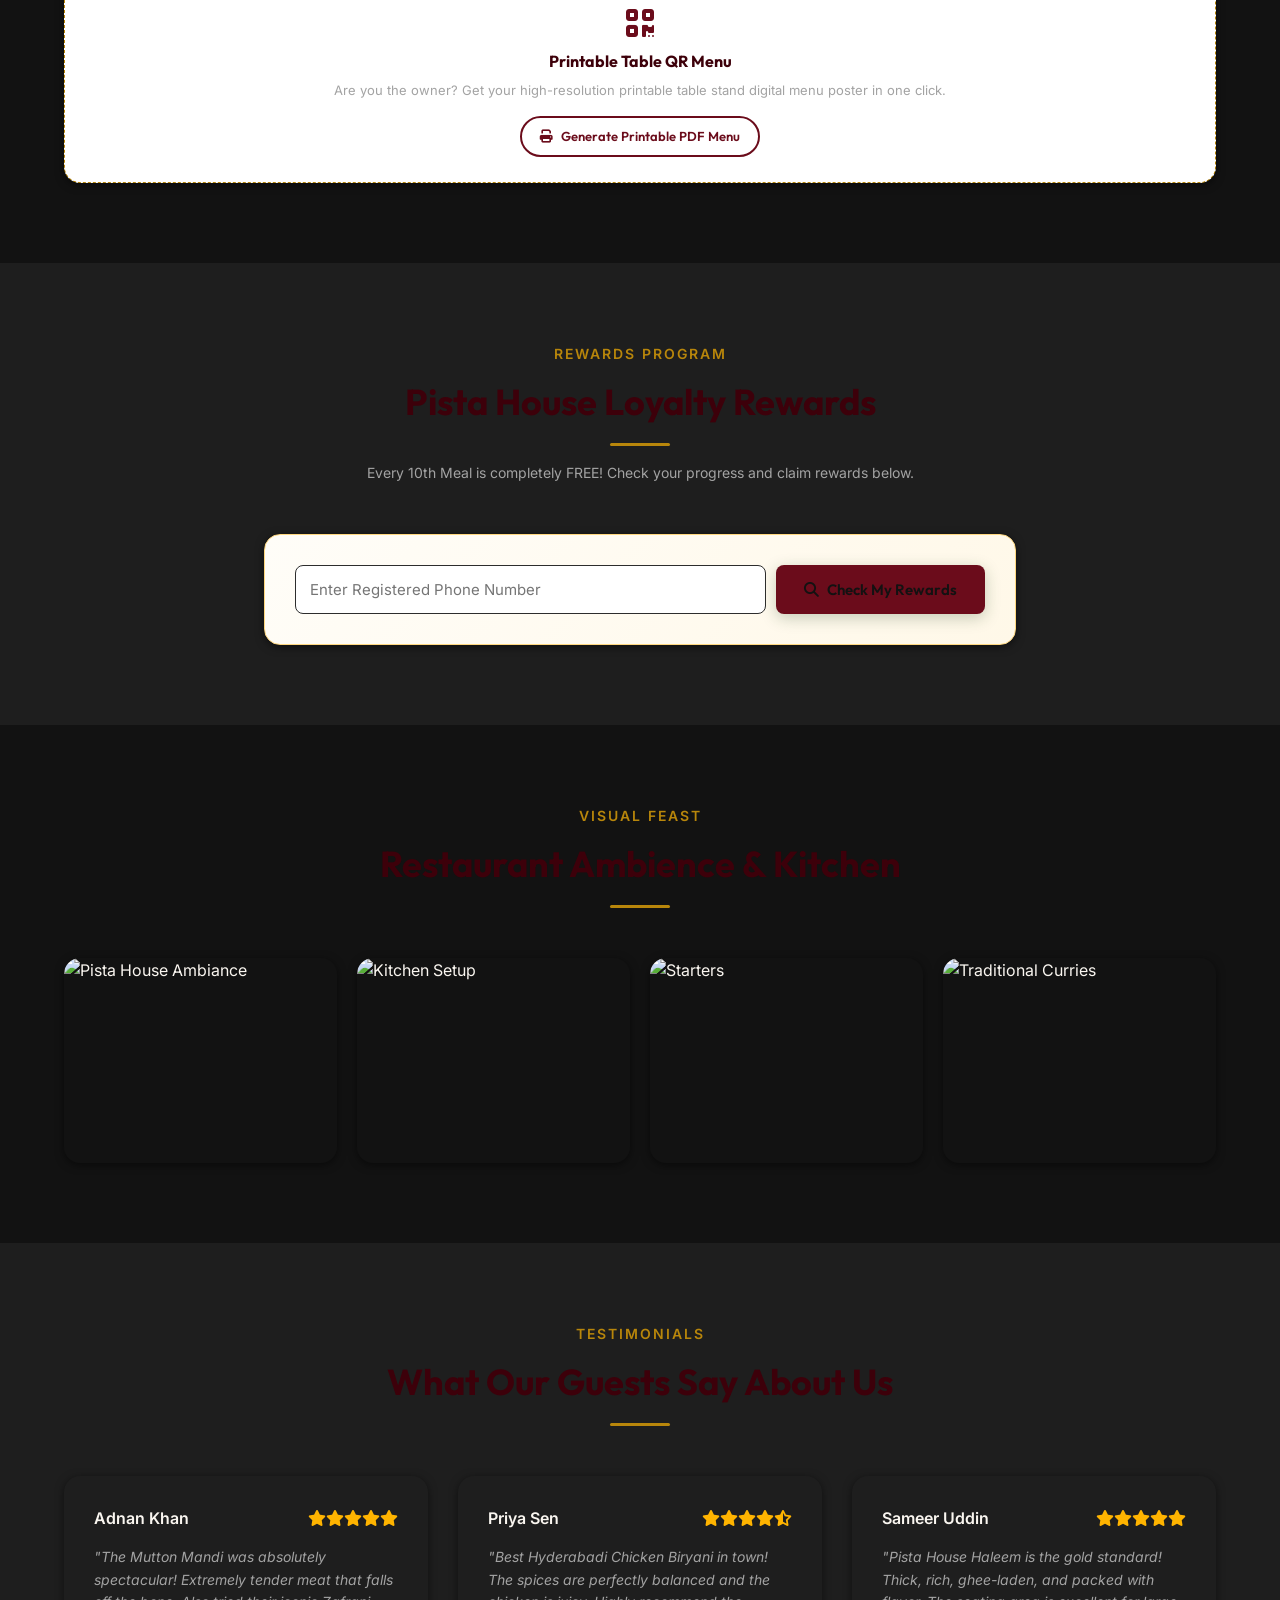
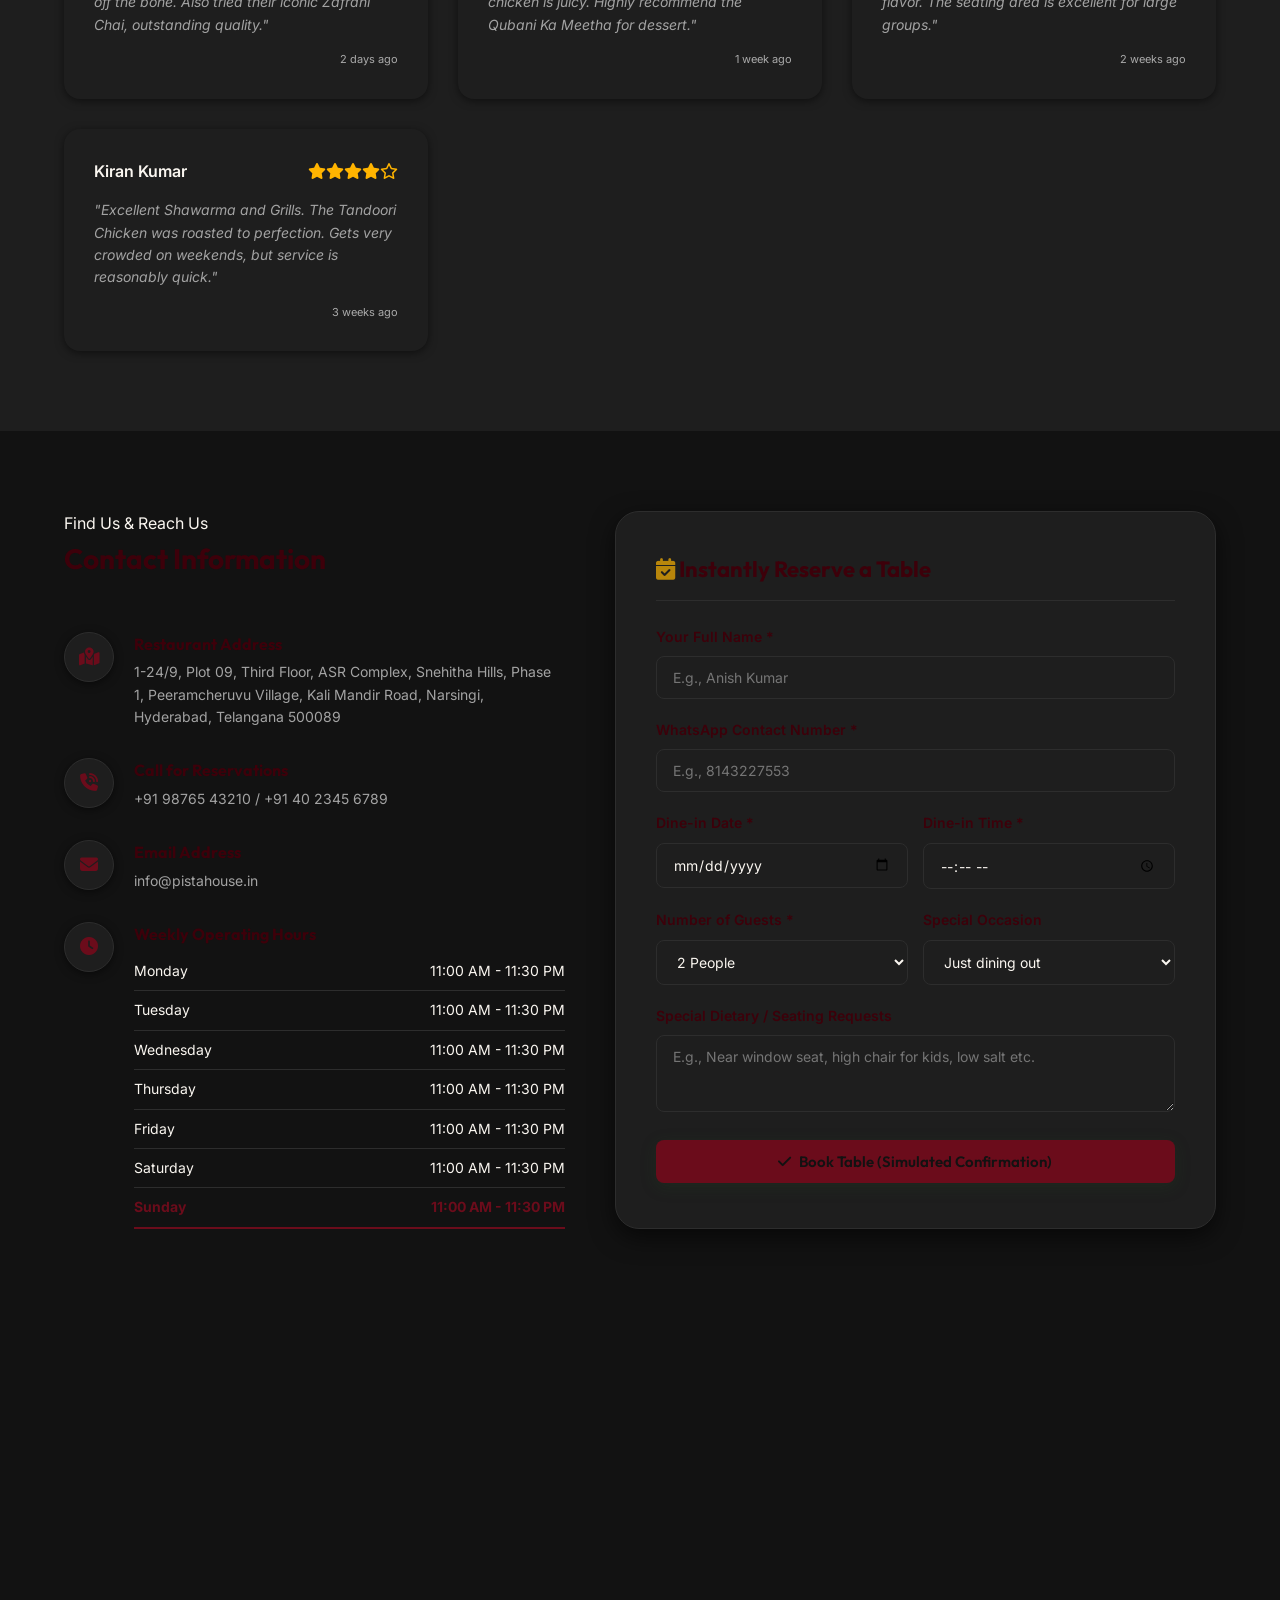
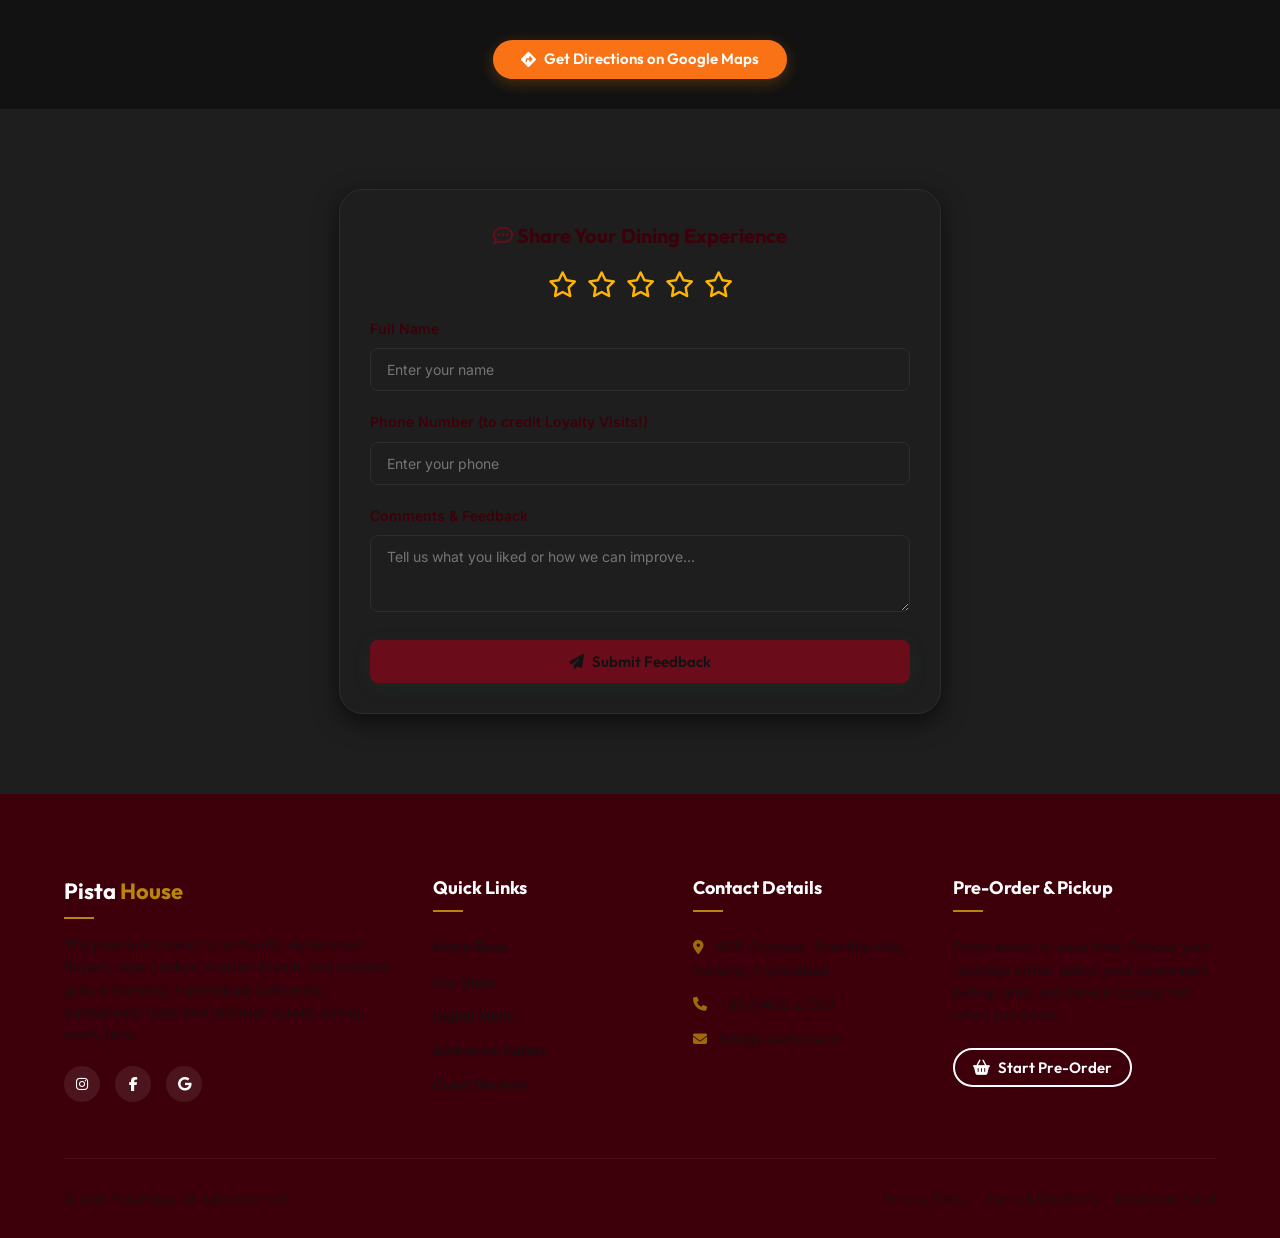
==== commit 48974eba: "Rebrand all phone and WhatsApp contact info channels to 8143227553" ====
--- a/index.html
+++ b/index.html
@@ -32,7 +32,7 @@
     "logo": "images/logo.jpg",
     "@id": "https://pistahouse-narsingi.com",
     "url": "https://pistahouse-narsingi.com",
-    "telephone": "+919876543210",
+    "telephone": "+918143227553",
     "priceRange": "₹₹",
     "servesCuisine": "Arabian, Mandi, Hyderabadi Biryani, Mughlai, Chinese",
     "address": {
@@ -438,7 +438,7 @@
             </div>
             <div class="form-group">
               <label for="res-phone">WhatsApp Contact Number *</label>
-              <input type="tel" id="res-phone" placeholder="E.g., 9876543210" required>
+              <input type="tel" id="res-phone" placeholder="E.g., 8143227553" required>
             </div>
             <div style="display: grid; grid-template-columns: 1fr 1fr; gap: 15px;">
               <div class="form-group">
@@ -660,7 +660,7 @@
   <!-- Bottom Floating FAB Container -->
   <div class="floating-container">
     <div class="fab fab-whatsapp" id="fab-wa" title="Dine-in / Catering Booking"><i class="fa-brands fa-whatsapp"></i></div>
-    <a href="tel:+919876543210" class="fab fab-call" title="Click to Call"><i class="fa-solid fa-phone"></i></a>
+    <a href="tel:+918143227553" class="fab fab-call" title="Click to Call"><i class="fa-solid fa-phone"></i></a>
     <div class="fab fab-top" id="fab-scroll-top" title="Scroll to Top"><i class="fa-solid fa-chevron-up"></i></div>
   </div>
 
@@ -695,7 +695,7 @@
         <div class="footer-col">
           <h3>Contact Details</h3>
           <p><i class="fa-solid fa-map-marker-alt" style="color: var(--secondary); margin-right: 8px;"></i> ASR Complex, Snehitha Hills, Narsingi, Hyderabad.</p>
-          <p><i class="fa-solid fa-phone" style="color: var(--secondary); margin-right: 8px;"></i> +91 98765 43210</p>
+          <p><i class="fa-solid fa-phone" style="color: var(--secondary); margin-right: 8px;"></i> +91 81432 27553</p>
           <p><i class="fa-solid fa-envelope" style="color: var(--secondary); margin-right: 8px;"></i> info@pistahouse.in</p>
         </div>
 
